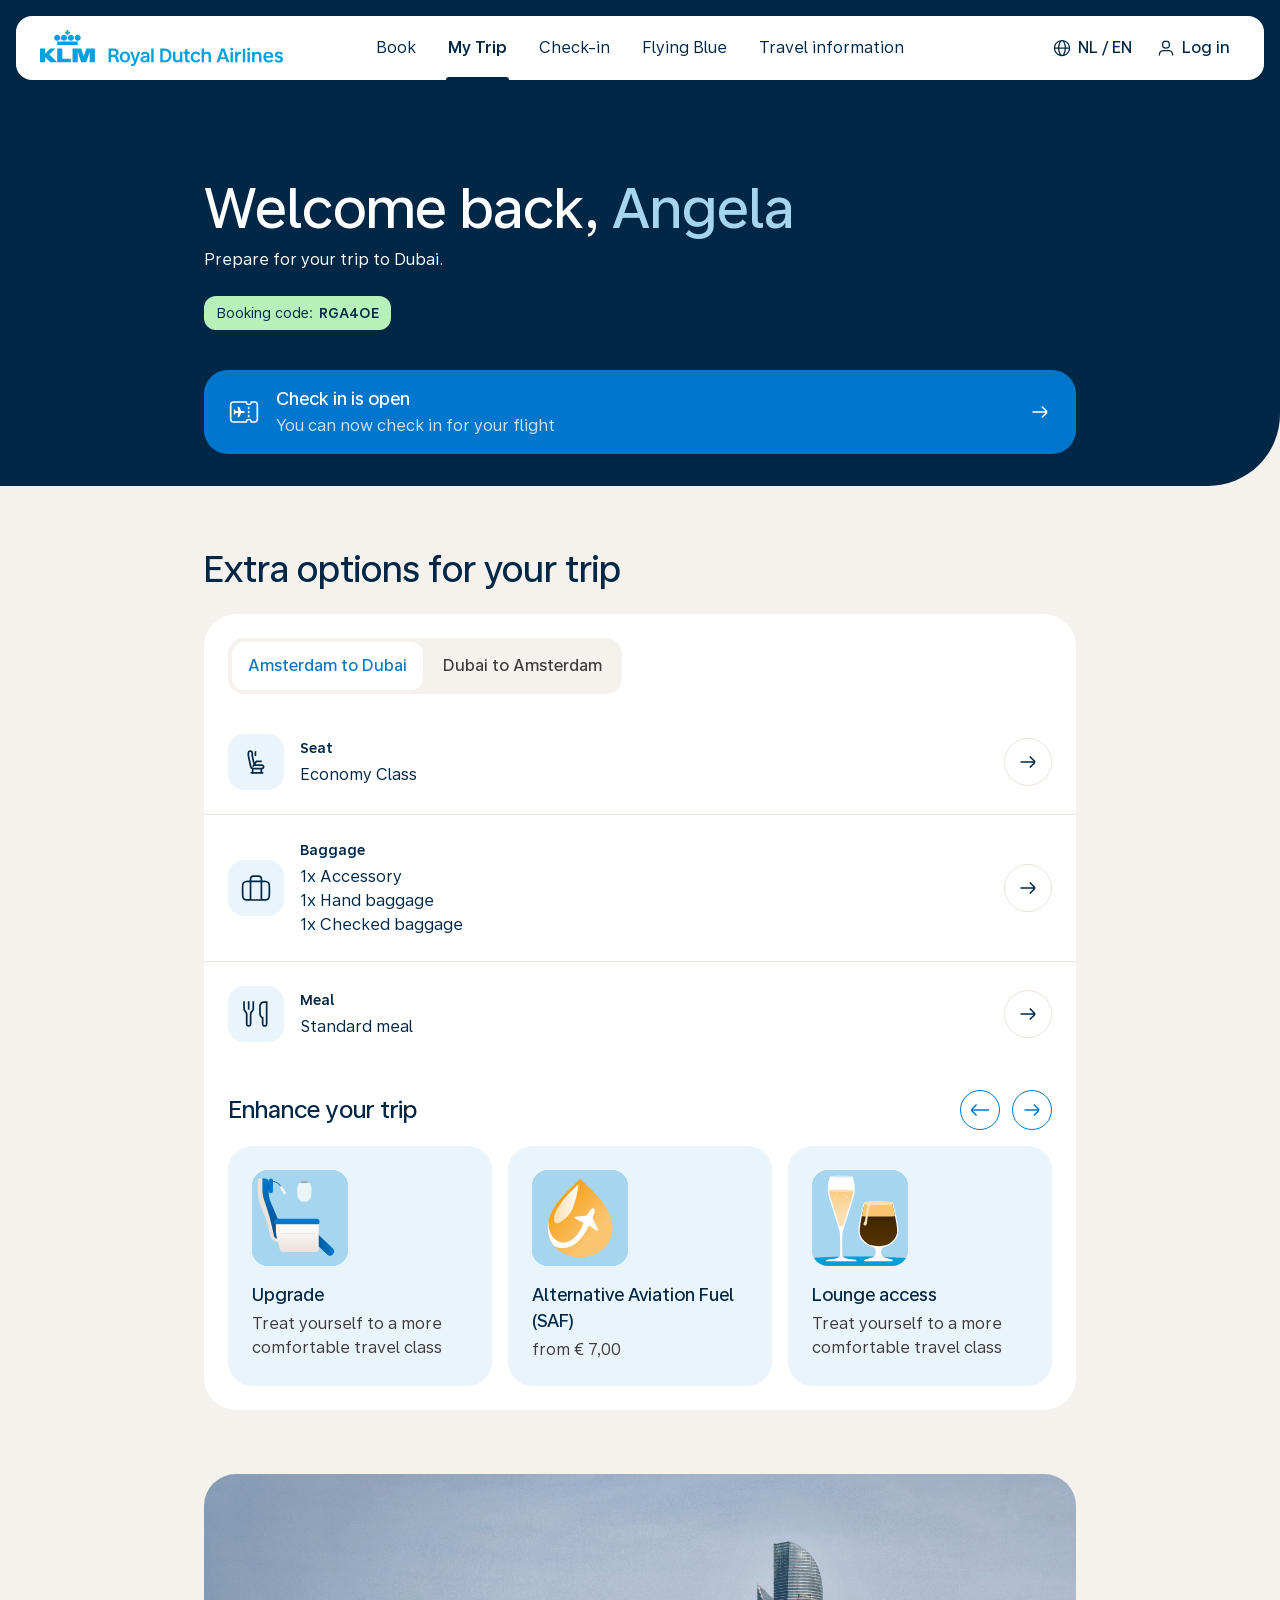
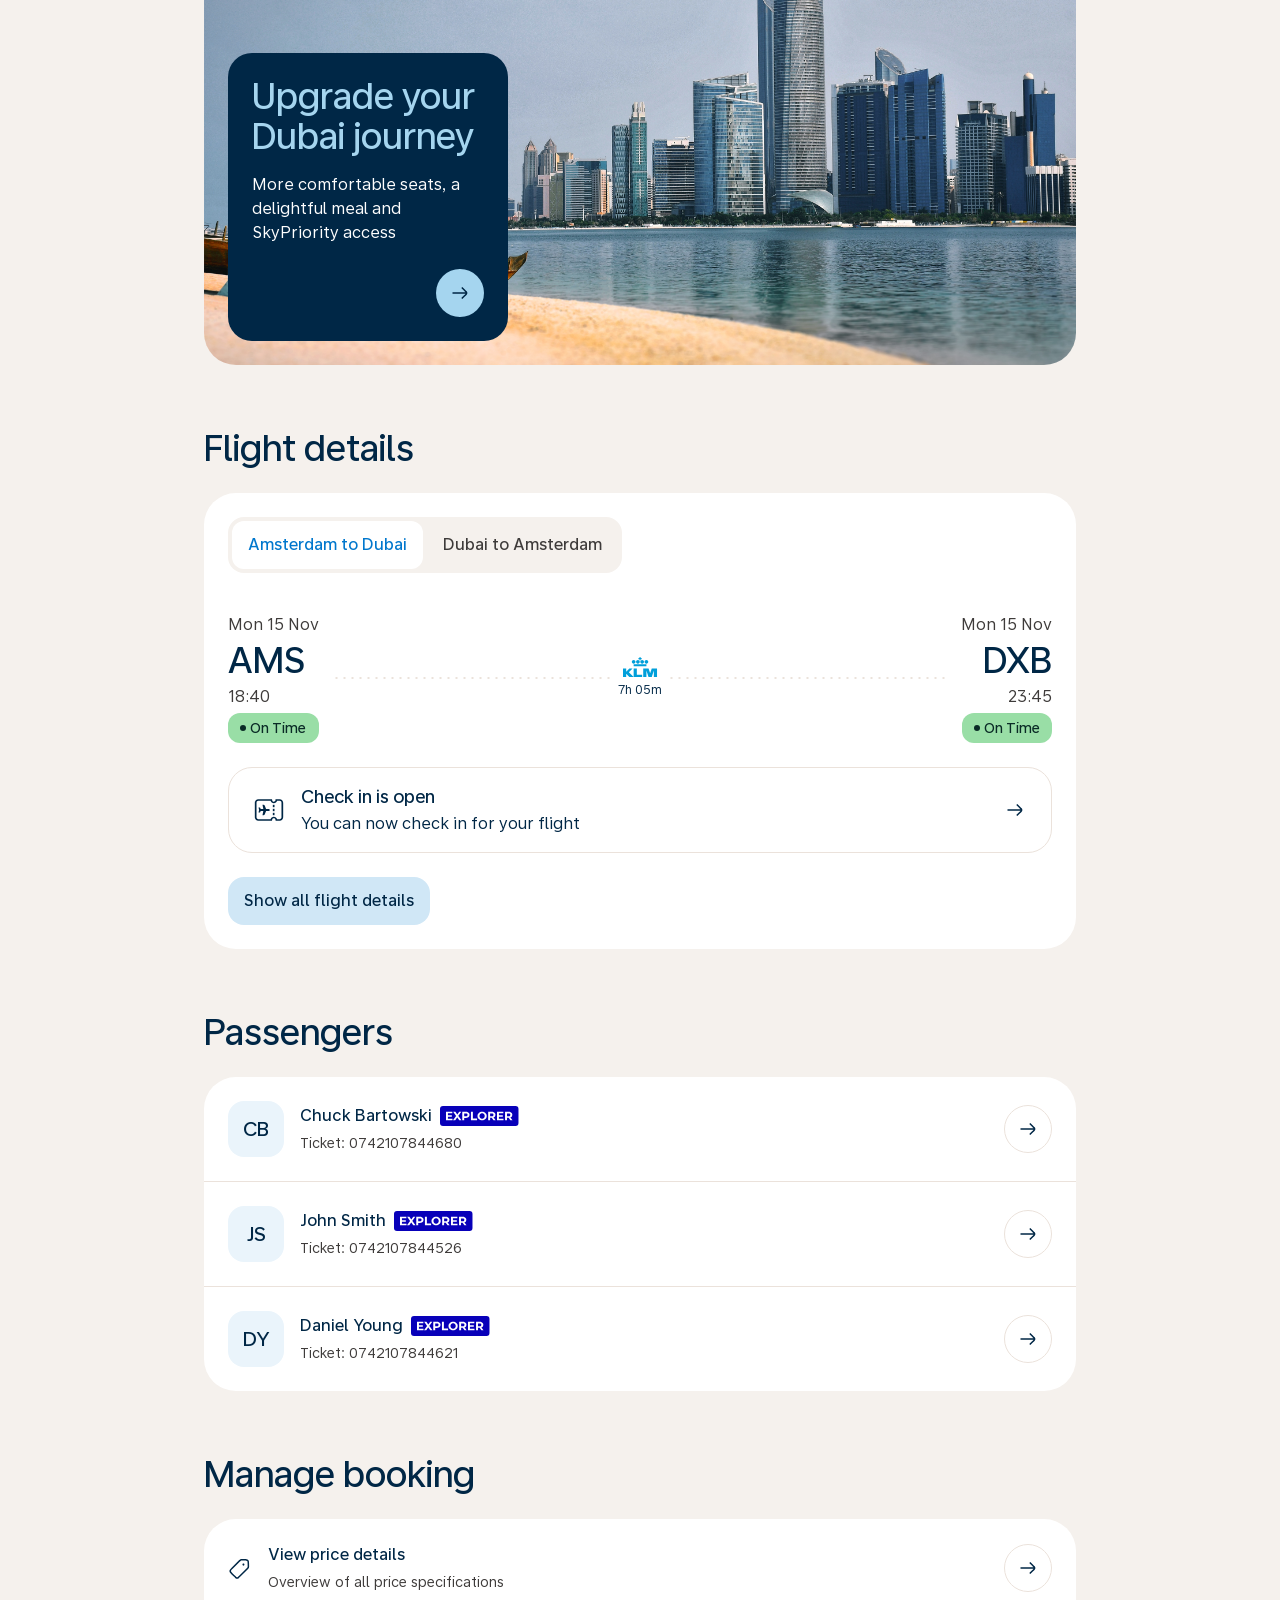
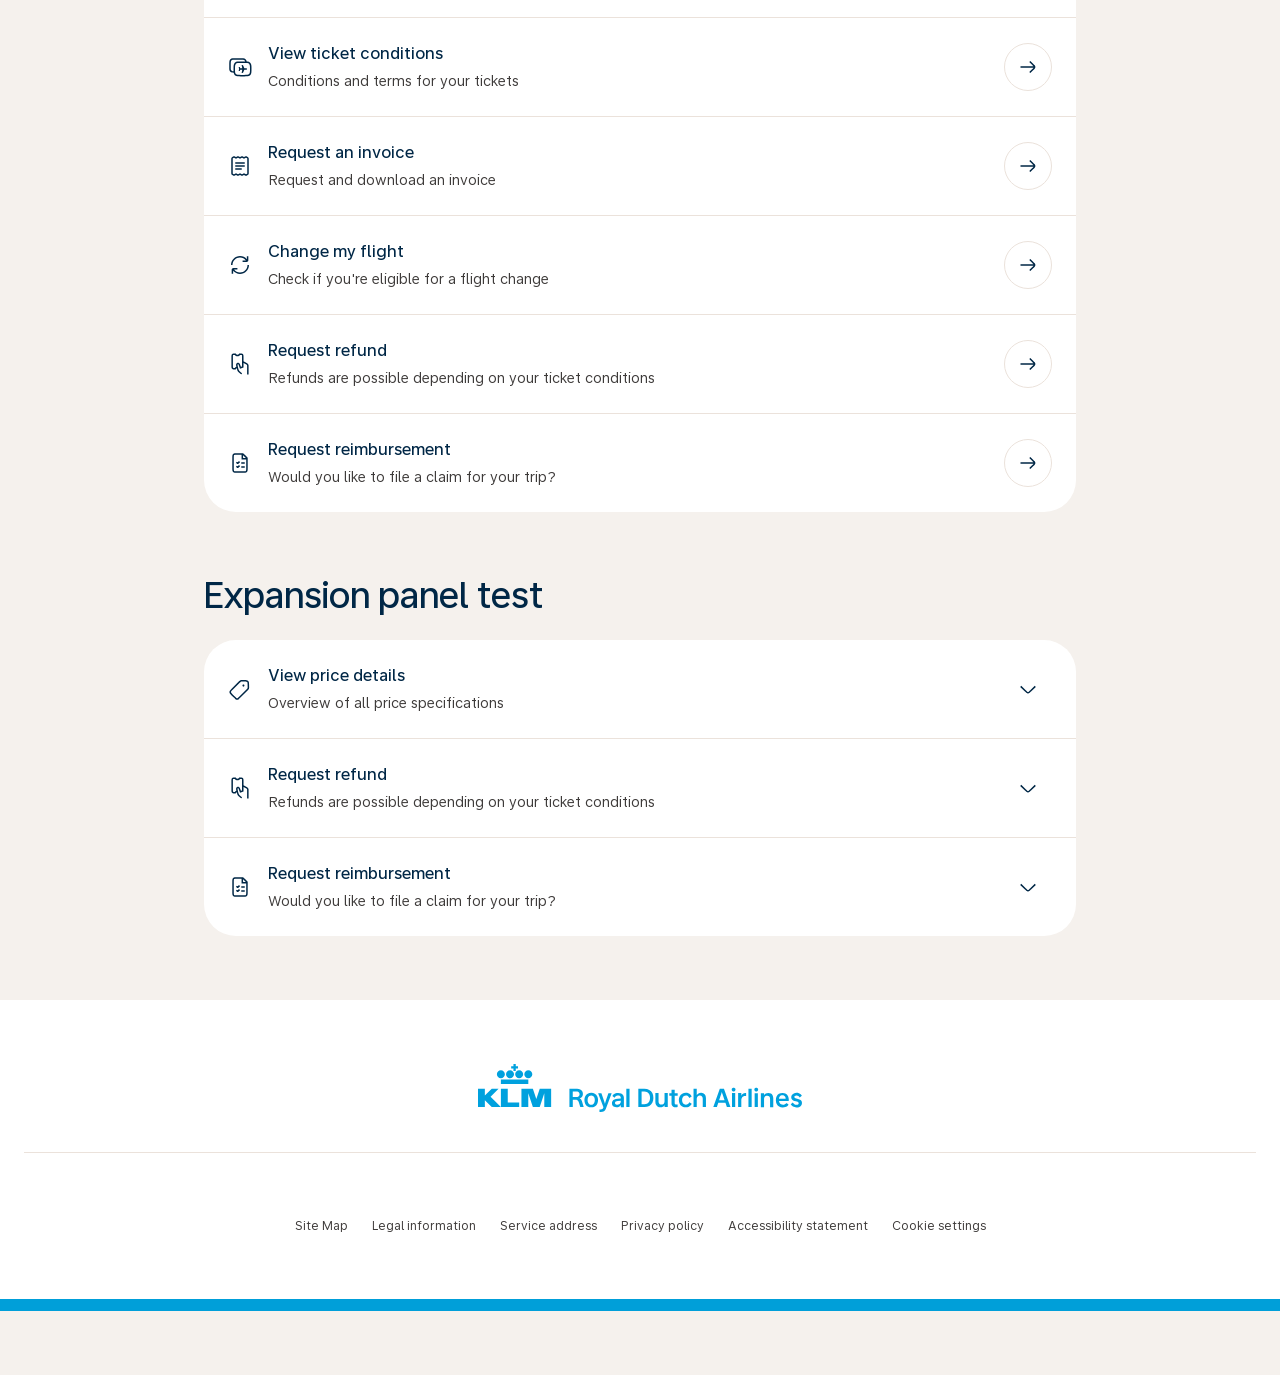
==== my-trip.html @ be6b4c08 "Add active state to expansion panel CTA buttons on my-trip Co-Authored-By: Claude Sonnet 4.6 <norepl" ====
<!DOCTYPE html>
<html lang="en">
<head>
  <meta charset="UTF-8" />
  <meta name="viewport" content="width=device-width, initial-scale=1.0" />
  <title>My Trip — KLM Royal Dutch Airlines</title>
  <link rel="icon" type="image/svg+xml" href="assets/logo/logo-full.svg" />
  <link rel="stylesheet" href="brand.css" />
  <style>

    /* ─── Reset & base ──────────────────────────────── */

    *, *::before, *::after { box-sizing: border-box; margin: 0; padding: 0; }

    html { scroll-behavior: auto; }

    body {
      font-family: var(--font-text);
      background: var(--bg-default);
      color: var(--text-default);
      -webkit-font-smoothing: antialiased;
      overflow-x: hidden;
      opacity: 0;
      animation: body-in 0.4s cubic-bezier(0.16, 1, 0.3, 1) 0.1s forwards;
    }

    @keyframes body-in {
      from { opacity: 0; }
      to   { opacity: 1; }
    }

    img { display: block; max-width: 100%; }
    a   { color: inherit; text-decoration: none; }
    button { cursor: pointer; font-family: inherit; border: none; background: none; }
    ul { list-style: none; }

    /* ─── Motion tokens ────────────────────────────── */

    :root {
      --ease-expo:   cubic-bezier(0.16, 1, 0.3, 1);
      --ease-spring: cubic-bezier(0.34, 1.56, 0.64, 1);
      --ease-swift:  cubic-bezier(0.32, 0.72, 0, 1);
      --radius-8: 8px;
      --surface-selected: var(--blue-800);
      --highlighted-title: var(--blue-200);
      --surface-action-alternative: var(--blue-100);
    }

    *, *::before, *::after {
      corner-shape: squircle;
    }

    /* ─── Sky gradient ─────────────────────────────── */

    body { position: relative; }

    .sky-gradient {
      background: radial-gradient(
        93.34% 152.28% at 32.08% -46.12%,
        #009FDA 0%,
        #009FDAdb 61.01%,
        #009FDA00 100%
      );
      -webkit-filter: blur(32px);
      filter: blur(32px);
      height: 289px;
      left: 40%;
      position: absolute;
      top: -60px;
      transform: translateX(-50%);
      width: 120vw;
      z-index: 0;
      pointer-events: none;
    }

    @media (max-width: 767px) {
      .sky-gradient {
        background: radial-gradient(
          94.13% 153.12% at 32.72% -46.96%,
          #009FDA 0%,
          #009FDAdb 61.01%,
          #009FDA00 100%
        );
        left: -12vw;
        top: -98px;
        width: 130vw;
        transform: none;
      }
    }

    /* ─── Navigation ───────────────────────────────── */

    .nav {
      position: fixed;
      top: 0;
      left: 0;
      right: 0;
      z-index: 100;
      padding: var(--space-16);
      pointer-events: none;
      transition: padding 0.5s var(--ease-expo);
    }

    .nav__pill {
      display: flex;
      align-items: stretch;
      background: var(--neutral-0);
      border-radius: var(--radius-16);
      padding: 0 var(--space-24);
      height: 64px;
      width: 100%;
      pointer-events: all;
      transition:
        border-radius  0.5s var(--ease-expo),
        padding        0.5s var(--ease-expo);
      transform: translateY(-8px);
      opacity: 0;
      animation: nav-in 1.15s var(--ease-expo) 0.2s forwards;
    }

    @keyframes nav-in {
      to { transform: translateY(0); opacity: 1; }
    }

    .nav--scrolled { padding: 0; }
    .nav--scrolled .nav__pill { border-radius: 0; }

    .nav__logo {
      display: flex;
      align-items: center;
      flex-shrink: 0;
      margin-right: var(--space-32);
    }

    .nav__logo img { height: 36px; width: auto; }

    .nav__links {
      display: flex;
      align-items: stretch;
      flex: 1;
      height: 100%;
    }

    @media (min-width: 1280px) {
      .nav__pill { position: relative; }
      .nav__links {
        position: absolute;
        left: 50%;
        transform: translateX(-50%);
        flex: unset;
        height: 100%;
      }
    }

    .nav__links > li { display: flex; align-items: stretch; }

    .nav__link {
      display: flex;
      align-items: center;
      padding: 0 16px;
      color: var(--text-default);
      font-family: var(--font-text);
      font-weight: 400;
      position: relative;
      white-space: nowrap;
      transition: color 0.15s;
    }

    .nav__link:hover { color: color-mix(in srgb, var(--text-default) 65%, transparent); }
    .nav__link--active:hover { opacity: 1; cursor: default; }
    .nav__link--active { font-weight: 700; }

    .nav__link--active::after {
      content: '';
      position: absolute;
      bottom: 0;
      left: 14px;
      right: 14px;
      height: 3px;
      background: var(--text-default);
      border-radius: var(--radius-12) var(--radius-12) 0 0;
    }

    .nav__actions {
      display: flex;
      align-items: center;
      gap: var(--space-4);
      margin-left: auto;
      flex-shrink: 0;
    }

    .nav__meta,
    .nav__cta {
      display: flex;
      align-items: center;
      gap: 6px;
      padding: 8px 10px;
      color: var(--text-default);
      border-radius: var(--radius-12);
      transition: background 0.15s;
      white-space: nowrap;
      font-family: var(--font-text);
    }

    .nav__meta:hover { background: var(--surface-highlight); }
    .nav__cta { cursor: pointer; border: none; background: none; }
    .nav__cta:hover,
    .nav__account.is-open .nav__cta { background: var(--surface-highlight); }

    .nav__icon-btn {
      display: flex;
      align-items: center;
      justify-content: center;
      width: 40px;
      height: 40px;
      color: var(--text-default);
      border-radius: var(--radius-12);
      border: none;
      background: none;
      cursor: pointer;
      flex-shrink: 0;
      transition: background 0.15s;
    }

    .nav__icon-btn:hover { background: var(--surface-highlight); }
    .nav__icon-btn img,
    .nav__meta img,
    .nav__cta img { width: 20px; height: 20px; flex-shrink: 0; }

    /* ─── Account dropdown ──────────────────────────── */

    .nav__account { position: relative; }

    .nav__account-dropdown {
      position: absolute;
      top: calc(100% + 8px);
      right: 0;
      width: 280px;
      background: var(--neutral-0);
      border-radius: var(--radius-16);
      border: 1.5px solid color-mix(in srgb, var(--blue-900) 8%, transparent);
      box-shadow: none;
      z-index: 200;
      overflow: hidden;
      opacity: 0;
      transform: translateY(-6px) scale(0.97);
      transform-origin: top right;
      pointer-events: none;
      transition: opacity 0.2s ease-out, transform 0.32s var(--ease-expo);
    }

    .nav__account.is-open .nav__account-dropdown {
      opacity: 1;
      transform: translateY(0) scale(1);
      pointer-events: auto;
    }

    .nav__account-list { list-style: none; padding: var(--space-8) 0; margin: 0; }

    .nav__account-link {
      display: block;
      padding: 11px var(--space-24);
      color: var(--text-default);
      text-decoration: none;
      font-family: var(--font-text);
      opacity: 0;
      transform: translateY(6px);
      transition: opacity 0.22s ease-out, transform 0.32s var(--ease-expo), color 0.15s, background 0.15s;
    }

    .nav__account-link:hover { color: var(--colour-active); background: var(--surface-highlight); }

    .nav__account.is-open .nav__account-list li:nth-child(1) .nav__account-link { opacity: 1; transform: none; transition-delay: 0.04s; }
    .nav__account.is-open .nav__account-list li:nth-child(2) .nav__account-link { opacity: 1; transform: none; transition-delay: 0.07s; }
    .nav__account.is-open .nav__account-list li:nth-child(3) .nav__account-link { opacity: 1; transform: none; transition-delay: 0.10s; }
    .nav__account.is-open .nav__account-list li:nth-child(4) .nav__account-link { opacity: 1; transform: none; transition-delay: 0.13s; }

    .nav__account-actions {
      padding: var(--space-16) var(--space-24) var(--space-24);
      border-top: 1.5px solid var(--divider-light);
      display: flex;
      flex-direction: column;
      gap: var(--space-12);
      opacity: 0;
      transform: translateY(6px);
      transition: opacity 0.22s ease-out 0.16s, transform 0.32s var(--ease-expo) 0.16s;
    }

    .nav__account.is-open .nav__account-actions { opacity: 1; transform: none; }
    .nav__account-actions .btn--primary { width: 100%; justify-content: center; }

    .nav__account-signup {
      color: var(--text-alternative);
      text-align: center;
      font-family: var(--font-text);
    }

    .nav__account-signup-link {
      display: inline-flex;
      align-items: center;
      gap: 4px;
      color: var(--colour-active);
      text-decoration: underline;
      text-underline-offset: 2px;
      transition: opacity 0.15s;
    }

    .nav__account-signup-link:hover { opacity: 0.7; }

    /* ─── Hamburger & mobile menu ──────────────────── */

    .nav__hamburger {
      display: none;
      flex-direction: column;
      align-items: center;
      justify-content: center;
      gap: 5px;
      width: 36px;
      height: 36px;
      border-radius: var(--radius-12);
      padding: 0;
      flex-shrink: 0;
      background: transparent;
      border: none;
      cursor: pointer;
      transition: background 0.2s;
      margin-left: 4px;
    }

    .nav__hamburger:hover { background: var(--surface-highlight); }

    .nav__hamburger-line {
      display: block;
      width: 18px;
      height: 1.5px;
      background: var(--text-default);
      border-radius: 1px;
      transform-origin: center;
      transition: transform 0.35s var(--ease-expo), opacity 0.2s;
    }

    .nav__hamburger.is-open .nav__hamburger-line:first-child { transform: translateY(3.25px) rotate(45deg); }
    .nav__hamburger.is-open .nav__hamburger-line:last-child  { transform: translateY(-3.25px) rotate(-45deg); }

    .mobile-menu {
      position: fixed;
      inset: 0;
      z-index: 99;
      background: linear-gradient(155deg, var(--blue-700) 0%, var(--blue-900) 80%);
      padding: 72px var(--space-24) var(--space-40);
      display: flex;
      flex-direction: column;
      opacity: 0;
      transform: translateY(-8px);
      pointer-events: none;
      transition: opacity 0.3s var(--ease-expo), transform 0.3s var(--ease-expo);
    }

    .mobile-menu.is-open { opacity: 1; transform: translateY(0); pointer-events: all; }

    .mobile-menu__links {
      flex: 1;
      display: flex;
      flex-direction: column;
      justify-content: center;
      gap: 0;
    }

    .mobile-menu__link {
      display: flex;
      align-items: center;
      justify-content: space-between;
      padding: 20px 0;
      border-bottom: 1.5px solid color-mix(in srgb, var(--neutral-0) 10%, transparent);
      color: var(--text-contrast);
      font-family: var(--font-display);
      font-size: var(--headline-m-size);
      line-height: var(--headline-m-lh);
      font-weight: 500;
      opacity: 0;
      transform: translateY(12px);
      transition:
        opacity 0.4s var(--ease-expo),
        transform 0.4s var(--ease-expo),
        color 0.15s;
      transition-delay: var(--d, 0s);
    }

    .mobile-menu__link svg { width: 20px; height: 20px; color: var(--neutral-0); flex-shrink: 0; }
    .mobile-menu.is-open .mobile-menu__link { opacity: 1; transform: translateY(0); }
    .mobile-menu__link:hover { color: color-mix(in srgb, var(--neutral-0) 70%, transparent); }

    .mobile-menu__footer {
      display: flex;
      align-items: center;
      padding-top: var(--space-24);
      border-top: 1.5px solid color-mix(in srgb, var(--neutral-0) 10%, transparent);
      opacity: 0;
      transition: opacity 0.35s var(--ease-expo) 0.32s;
    }

    .mobile-menu.is-open .mobile-menu__footer { opacity: 1; }

    .mobile-menu__lang {
      display: flex;
      align-items: center;
      gap: 8px;
      color: var(--text-contrast);
      font-family: var(--font-text);
      font-size: var(--body-m-size);
      line-height: var(--body-m-lh);
      font-weight: 500;
    }

    @media (max-width: 959px) {
      .nav { padding: 0; }
      .nav__pill { border-radius: 0; box-shadow: none; padding: 0 8px 0 16px; }
      .nav__links { display: none; }
      .nav__hamburger { display: flex; }
      .nav__meta { display: none; }
      .nav__cta span { display: none; }
      .nav__cta { padding: 8px; gap: 0; }
      .nav__actions { gap: 4px; }
      .nav__hamburger { margin-left: 0; }
    }

    @media (min-width: 960px) and (max-width: 1279px) {
      .nav__pill { flex-wrap: wrap; height: auto; padding: var(--space-8) var(--space-24) 0; row-gap: 0; }
      .nav__logo { order: 1; height: 48px; }
      .nav__actions { order: 2; height: 48px; }
      .nav__links { order: 3; flex-basis: 100%; height: 56px; }
      .nav__link { padding: var(--space-8) 16px; }
    }

    /* ─── Scroll reveal ────────────────────────────── */

    .reveal {
      transition: opacity 0.9s var(--ease-expo), transform 0.9s var(--ease-expo), filter 0.6s var(--ease-expo);
      transition-delay: var(--d, 0s);
      will-change: transform, opacity;
    }

    .reveal.is-visible { opacity: 1; transform: translateY(0); filter: blur(0); }

    @media (prefers-reduced-motion: no-preference) {
      .reveal:not(.is-visible) { opacity: 0; transform: translateY(32px); filter: blur(4px); }
    }

    /* ─── Search hero ───────────────────────────────── */

    .search-hero {
      padding-top: 136px;
      padding-bottom: 0;
      padding-left: 48px;
      padding-right: 48px;
    }

    .search-hero__inner { max-width: 1320px; margin: 0 auto; }

    @media (min-width: 960px) and (max-width: 1279px) {
      .search-hero { padding-top: 160px; padding-left: var(--space-16); padding-right: var(--space-16); }
    }

    @media (max-width: 959px) {
      .search-hero { padding-top: calc(64px + var(--space-16)); padding-bottom: 0; padding-left: var(--space-16); padding-right: var(--space-16); }
    }

    /* ─── Search widget ─────────────────────────────── */

    .search {
      background: var(--neutral-0);
      border-radius: var(--radius-32);
      padding: var(--space-32);
      width: 100%;
      opacity: 0;
      transform: translateY(10px);
      animation: search-in 0.8s var(--ease-expo) 0.3s forwards;
    }

    @keyframes search-in {
      from { opacity: 0; transform: translateY(10px); }
      to   { opacity: 1; transform: translateY(0); }
    }

    .search__heading { color: var(--text-default); letter-spacing: -0.02em; margin-bottom: var(--space-24); }

    @media (max-width: 959px) {
      .search { border-radius: 0; padding: var(--space-24) var(--space-16); }
      .search__heading { font-size: var(--headline-l-size); line-height: var(--headline-l-lh); }
    }

    /* ── Search top row ── */
    .search__top { display: flex; align-items: center; justify-content: space-between; margin-bottom: var(--space-24); }
    .search__options { display: flex; align-items: center; gap: var(--space-24); }
    .search__options--mobile { display: none; }

    .search__checkbox-label {
      display: flex; align-items: center; gap: var(--space-8); cursor: pointer;
      font-family: var(--font-text); font-size: var(--body-m-size); line-height: var(--body-m-lh);
      font-weight: 400; color: var(--text-default); user-select: none; white-space: nowrap;
    }

    .search__checkbox-wrap { position: relative; display: flex; align-items: center; justify-content: center; width: 20px; height: 20px; flex-shrink: 0; }
    .search__checkbox { position: absolute; inset: 0; opacity: 0; cursor: pointer; width: 100%; height: 100%; margin: 0; z-index: 1; }
    .search__checkbox-box { display: block; width: 20px; height: 20px; border-radius: 4px; border: 1.5px solid var(--border-default); background: transparent; transition: border-color 0.15s var(--ease-expo), background 0.15s var(--ease-expo); pointer-events: none; }
    .search__checkbox:hover + .search__checkbox-box { border-color: var(--border-contrast); }
    .search__checkbox:checked + .search__checkbox-box { background: var(--colour-active); border-color: var(--colour-active); background-image: url("data:image/svg+xml,%3Csvg viewBox='0 0 12 10' fill='none' xmlns='http://www.w3.org/2000/svg'%3E%3Cpath d='M1 5l3.5 3.5L11 1' stroke='white' stroke-width='1.5' stroke-linecap='round' stroke-linejoin='round'/%3E%3C/svg%3E"); background-repeat: no-repeat; background-position: center; background-size: 12px 10px; }

    /* ── Pill tabs ── */
    .search__tabs { display: flex; gap: var(--space-4); background: var(--bg-default); border-radius: var(--radius-16); padding: 4px; width: fit-content; position: relative; }
    .search__tabs-indicator { position: absolute; top: 4px; left: 0; height: calc(100% - 8px); border-radius: var(--radius-12); background: var(--surface-selected); pointer-events: none; transition: transform 0.35s var(--ease-expo), width 0.35s var(--ease-expo); will-change: transform, width; }

    .search__tab {
      display: inline-flex; align-items: center; padding: var(--space-12) var(--space-16);
      border-radius: var(--radius-12); font-family: var(--font-text); font-size: var(--body-s-size);
      line-height: var(--body-s-lh); font-weight: 500; color: var(--text-alternative);
      background: transparent; border: none; cursor: pointer; position: relative; z-index: 1;
      transition: color 0.25s var(--ease-expo); white-space: nowrap;
    }

    .search__tab--active { color: var(--text-contrast); }
    .search__tab:not(.search__tab--active):hover { color: var(--text-default); }

    /* ── Fields row ── */
    .search__fields { display: grid; grid-template-columns: 2fr 1fr 1fr auto; gap: var(--space-16); align-items: stretch; }
    .search__route { position: relative; display: flex; align-items: stretch; }

    .search__field {
      display: flex; flex-direction: column; justify-content: center; gap: 4px;
      padding: 10px var(--space-16); border: 1.5px solid var(--border-default);
      border-radius: var(--radius-16); cursor: pointer;
      transition: border-color 0.2s var(--ease-expo); flex: 1; min-width: 0;
    }

    .search__field--from { border-radius: var(--radius-16) 0 0 var(--radius-16); border-right: none; padding-right: 44px; }
    .search__field--to   { border-radius: 0 var(--radius-16) var(--radius-16) 0; border-left: none; padding-left: 44px; }

    .search__route::after { content: ''; position: absolute; left: 50%; top: 0; bottom: 0; width: 1.5px; background: var(--border-default); transform: translateX(-50%); pointer-events: none; z-index: 1; transition: background 0.15s var(--ease-expo); }
    .search__route:has(.search__field:hover)::after { background: var(--border-contrast); }
    .search__field:hover { border-color: var(--border-contrast); }
    .search__field:focus-within, .search__field:focus { outline: none; border-color: var(--border-active); }
    .search__fields .search__field.is-active { outline: none; border-color: var(--border-active); }
    .search__fields .search__field--from.is-active { border-right: 1.5px solid var(--border-active); }
    .search__fields .search__field--to.is-active   { border-left: 1.5px solid var(--border-active); }
    .search__route:has(.is-active)::after { display: none; }

    .search__label { color: var(--text-alternative); font-family: var(--font-text); font-size: var(--label-m-size); line-height: var(--label-m-lh); font-weight: 500; }
    .search__value { color: var(--text-default); font-family: var(--font-text); font-size: var(--body-m-size); line-height: var(--body-m-lh); font-weight: 500; letter-spacing: -0.01em; white-space: nowrap; overflow: hidden; text-overflow: ellipsis; }

    .search__swap { position: absolute; left: 50%; top: 50%; transform: translate(-50%, -50%); z-index: 2; width: 36px; height: 36px; border-radius: 9999px; corner-shape: round; background: var(--surface-highlight); border: none; display: flex; align-items: center; justify-content: center; flex-shrink: 0; transition: background 0.2s; }
    .search__swap:hover { background: var(--surface-highlight-emphasis); }
    .search__swap svg { width: 14px; height: 14px; color: var(--colour-active); transition: transform 0.7s cubic-bezier(0.33, 1, 0.68, 1); }
    .search__swap:hover svg { transform: rotate(180deg); }

    /* ── Search button ── */
    .btn--search-klm {
      display: inline-flex; align-items: center; justify-content: center; gap: var(--space-8);
      padding: 0 var(--space-28, 28px); height: 100%; background: var(--colour-active);
      color: var(--neutral-0); border-radius: var(--radius-16); font-family: var(--font-text);
      font-size: var(--body-m-size); line-height: var(--body-m-lh); font-weight: 500;
      border: none; cursor: pointer; white-space: nowrap; align-self: stretch; flex-shrink: 0;
      transition: background 0.2s var(--ease-expo), transform 0.15s;
    }

    .btn--search-klm:hover { background: var(--blue-600); }

    .btn--alternative {
      background: var(--surface-action-alternative);
      color: var(--text-default);
    }

    @media (hover: hover) and (pointer: fine) {
      .btn--search-klm:active { transform: scale(0.98); }
      .btn--alternative:hover { background: var(--surface-action-alternative); filter: brightness(0.95); }
    }

    /* ── Responsive: search ── */
    @media (max-width: 959px) {
      .search__fields { grid-template-columns: 1fr; }
      .search__route { flex-direction: column; gap: var(--space-16); }
      .search__field--from, .search__field--to { border-radius: var(--radius-16); border: 1.5px solid var(--border-default); padding: 10px var(--space-16); }
      .search__route::after { display: none; }
      .search__swap { display: none; }
      .btn--search-klm { min-height: 52px; width: 100%; }
      .search__top .search__options { display: none; }
      .search__options--mobile { display: flex; flex-wrap: wrap; gap: var(--space-16) var(--space-24); padding-top: var(--space-16); }
    }

    /* ─── Image block ───────────────────────────────── */

    .my-trip-hero-section {
      padding: 0;
      margin-top: calc(-1 * var(--space-64));
      opacity: 0;
      animation: search-in 0.8s var(--ease-expo) 0.55s forwards;
    }

    .my-trip-hero {
      position: relative;
      border-radius: 0;
      overflow: hidden;
      background: var(--surface-contrast);
      display: flex;
      flex-direction: column;
      justify-content: flex-end;
      padding: 240px var(--space-32) var(--space-32);
    }

    @media (min-width: 1280px) {
      .my-trip-hero { border-radius: 0 0 72px 0; }
    }

    @media (max-width: 959px) {
      .image-block__card { border-radius: var(--radius-32); overflow: visible; display: flex; flex-direction: column; }
    }

    @keyframes img-breathe {
      0%, 100% { transform: scale(1); }
      50%       { transform: scale(1.04); }
    }

    .image-block__img { display: block; width: 100%; aspect-ratio: 16 / 9; object-fit: cover; animation: img-breathe 12s ease-in-out infinite; transform-origin: center center; }

    @media (prefers-reduced-motion: reduce) { .image-block__img { animation: none; } }

    @media (max-width: 959px) { .image-block__img { border-radius: var(--radius-32); flex-shrink: 0; aspect-ratio: 4 / 3; } }
    @media (min-width: 720px) and (max-width: 959px) { .image-block__img { aspect-ratio: 16 / 9; } }

    .image-block__content {
      position: relative;
      background: transparent; border-radius: var(--radius-24);
      padding: var(--space-32);
      max-width: 872px; display: flex; flex-direction: column; gap: var(--space-16); cursor: pointer;
      text-align: center; align-items: center; margin: 0 auto;
    }

    @media (max-width: 959px) {
      .image-block__content { max-width: none; padding: var(--space-24); }
    }

    .image-block__label { font-family: var(--font-display); font-size: var(--headline-s-size); line-height: var(--headline-s-lh); font-weight: 500; color: var(--text-contrast); opacity: 0.7; }
    .image-block__title { color: var(--highlighted-title); }
    .image-block__body  { font-family: var(--font-text); font-size: var(--body-m-size); line-height: var(--body-m-lh); font-weight: 400; color: var(--text-contrast); }

    .image-block__cta {
      position: absolute; bottom: var(--space-24); right: var(--space-24);
      display: inline-flex; align-items: center; justify-content: center;
      width: 48px; height: 48px; border-radius: 9999px; corner-shape: round;
      background: var(--blue-200); border: none; padding: 0; cursor: pointer;
      flex-shrink: 0; overflow: hidden;
      transition: background 0.2s var(--ease-expo), transform 0.2s var(--ease-expo);
    }

    .image-block__cta:active { transform: scale(0.96); }

    /* ─── Icon button arrow animation ───────────────── */
    .icon-btn-arrows { position: relative; width: 24px; height: 24px; display: flex; align-items: center; justify-content: center; }
    .icon-btn-arrows svg { position: absolute; width: 24px; height: 24px; transition: transform 0.75s var(--ease-expo); }
    .icon-btn-arrows svg:first-child { transform: translateX(0) scale(1); }
    .icon-btn-arrows svg:last-child  { transform: translateX(-48px) scale(0.7); }

    @media (hover: hover) and (pointer: fine) {
      .image-block__content:hover .icon-btn-arrows svg:first-child { transform: translateX(48px) scale(0.7); }
      .image-block__content:hover .icon-btn-arrows svg:last-child  { transform: translateX(0) scale(1); }
    }

    @media (prefers-reduced-motion: reduce) { .icon-btn-arrows svg { transition: none; } }

    /* ─── Search v2 ───────────────────────────────── */

    .search--v2 { background: transparent; padding: 0; border-radius: var(--radius-24); overflow: visible; }

    .search-v2__tabbar { display: flex; background: var(--surface-contrast); border-radius: var(--radius-24) var(--radius-24) 0 0; width: fit-content; }

    .search-v2__tab {
      width: 200px; padding: var(--space-12) var(--space-16);
      font-family: var(--font-text); font-size: var(--body-s-size, 14px); line-height: var(--body-s-lh, 20px);
      font-weight: 500; border: none; cursor: pointer;
      transition: background 0.2s var(--ease-expo), color 0.2s var(--ease-expo);
      color: var(--blue-200, #a5d5ef); background: transparent; border-radius: 0;
    }

    .search-v2__tab:first-child { border-radius: var(--radius-24) 0 0 0; }
    .search-v2__tab:last-child  { border-radius: 0 var(--radius-24) 0 0; }

    .search-v2__tab--active,
    .search-v2__tab--active:first-child,
    .search-v2__tab--active:last-child {
      background: var(--neutral-0); color: var(--text-default); font-weight: 700;
      border-radius: var(--radius-24) var(--radius-24) 0 0;
    }

    .search-v2__body { background: var(--neutral-0); border-radius: 0 var(--radius-32) var(--radius-32) var(--radius-32); padding: var(--space-32); display: flex; flex-direction: column; gap: var(--space-24); }
    .search-v2__controls { display: flex; flex-direction: column; gap: 12px; }
    .search-v2__selects { display: flex; gap: var(--space-4); align-items: center; }
    .search-v2__select-wrap { display: inline-flex; align-items: center; gap: var(--space-8); border-radius: var(--radius-8); transition: background 0.2s var(--ease-expo); cursor: pointer; }
    .search-v2__select-wrap:hover, .search-v2__select-wrap:focus-within { background: var(--bg-alternative); }

    .search-v2__select {
      appearance: none; -webkit-appearance: none; background: transparent; border: none; width: auto;
      transition: width 0.2s var(--ease-expo); padding: var(--space-8) 0 var(--space-8) var(--space-16);
      font-family: var(--font-text); font-size: var(--body-m-size); line-height: var(--body-m-lh);
      font-weight: 500; color: var(--text-default); cursor: pointer; outline: none;
    }

    .search-v2__select-icon { width: 16px; height: 16px; flex-shrink: 0; margin-right: var(--space-8); color: var(--text-default); pointer-events: none; }
    .search-v2__fields { grid-template-columns: 2fr 1fr 1fr auto !important; }
    .search--v2 .search__top { margin-bottom: 0; }
    .search--v2 .search__heading { margin-bottom: 0; }
    .search-v2__panel { display: flex; flex-direction: column; gap: var(--space-24); }
    .search-v2__panel--hidden { display: none; }

    ::view-transition-old(root),
    ::view-transition-new(root) { animation-duration: 0.35s; animation-timing-function: cubic-bezier(0.16, 1, 0.3, 1); }

    .search-v2__holiday { display: flex; align-items: center; justify-content: flex-start; gap: var(--space-32); }
    .search-v2__holiday .btn--search-klm { margin-left: auto; }
    .search-v2__holiday-copy { display: flex; flex-direction: column; gap: var(--space-8); }
    .search-v2__holiday-ill { border-radius: 12px; flex-shrink: 0; }
    .search-v2__holiday-text { color: var(--text-alternative); }
    .search-v2__holiday .btn--search-klm { height: auto; padding: var(--space-16) var(--space-28, 28px); align-self: center; flex-shrink: 0; }

    @media (max-width: 959px) {
      .search-v2__holiday { flex-direction: column; align-items: flex-start; }
      .search-v2__holiday .btn--search-klm { width: 100%; }
      .search-v2__tabbar { width: 100%; }
      .search-v2__tab    { flex: 1; }
      .search-v2__body   { border-radius: 0 0 var(--radius-32) var(--radius-32); padding: var(--space-24); }
      .search-v2__fields { grid-template-columns: 1fr !important; }
      .search-v2__selects { flex-wrap: wrap; }
    }

    /* ─── Footer ─────────────────────────────────── */

    .footer { background: var(--bg-alternative); padding: var(--space-64) var(--space-24); border-bottom: 12px solid var(--blue-400); }
    .footer__inner { max-width: 1280px; margin: 0 auto; border-top: 1.5px solid var(--border-default); padding-top: var(--space-64); }
    .footer__logo { height: 48px; width: auto; display: block; margin-bottom: var(--space-40); margin-left: auto; margin-right: auto; }

    .footer__top { display: grid; grid-template-columns: repeat(4, 1fr); gap: var(--space-48); margin-bottom: var(--space-64); }
    .footer__mid { display: grid; grid-template-columns: repeat(4, 1fr); gap: var(--space-48); margin-bottom: var(--space-64); }

    .footer__app-stores { display: flex; flex-direction: column; gap: var(--space-12); }
    .footer__app-store { display: block; line-height: 0; align-self: flex-start; transition: opacity 0.15s; }
    .footer__app-store:hover { opacity: 0.8; }
    .footer__app-store img { display: block; width: 136px; height: auto; }

    .footer__col-toggle { display: flex; align-items: center; justify-content: space-between; gap: var(--space-16); width: 100%; background: none; border: none; padding: 0; margin-bottom: var(--space-16); color: var(--blue-900); text-align: left; cursor: default; }
    .footer__col-chevron { display: none; width: 16px; height: 16px; flex-shrink: 0; transition: transform 0.3s var(--ease-expo); }
    .footer__col ul { display: flex; flex-direction: column; gap: var(--space-12); }
    .footer__col a { color: var(--text-alternative); opacity: 1; transition: color 0.15s; }
    .footer__col a:hover { color: var(--text-default); }
    .footer__col-panel { display: grid; grid-template-rows: 1fr; }
    .footer__col-panel-inner { min-height: 0; }

    .footer__bottom { display: flex; flex-direction: column; align-items: flex-start; gap: var(--space-8); }
    .footer__legal-links { display: flex; flex-wrap: wrap; gap: var(--space-24); }
    .footer__legal-links a { color: var(--text-alternative); opacity: 1; transition: color 0.15s; }
    .footer__legal-links a:hover { color: var(--text-default); }

    @media (max-width: 959px) {
      .footer { padding-left: var(--space-16); padding-right: var(--space-16); }
      .footer__inner { border-top: none; padding-top: 0; }
      .footer__top, .footer__mid { grid-template-columns: 1fr; gap: 0; margin-bottom: 0; }
      .footer__bottom { flex-direction: column; gap: var(--space-16); align-items: flex-start; margin-top: var(--space-24); }
      .footer__col { border-bottom: 1px solid var(--border-subtle); }
      .footer__top .footer__col:first-child { border-top: 1px solid var(--border-subtle); }
      .footer__col-toggle { cursor: pointer; padding: var(--space-20) 0; margin-bottom: 0; }
      .footer__col-chevron { display: block; }
      .footer__col.is-open .footer__col-chevron { transform: rotate(180deg); }
      .footer__col-panel { grid-template-rows: 0fr; transition: grid-template-rows 0.4s var(--ease-expo); }
      .footer__col.is-open .footer__col-panel { grid-template-rows: 1fr; }
      .footer__col-panel-inner { overflow: hidden; }
      .footer__col-panel-inner ul,
      .footer__col-panel-inner .footer__app-stores { padding-bottom: var(--space-20); }
    }

    /* ─── Main content placeholder ─────────────────── */

    /* ─── Page content wrapper ──────────────────── */

    .page-content {
      max-width: 872px;
      margin: 0 auto;
      padding: var(--space-64) 0;
      display: flex;
      flex-direction: column;
      gap: var(--space-64);
    }

    @media (max-width: 959px) {
      .page-content { padding-left: var(--space-16); padding-right: var(--space-16); }
    }

    /* ─── Destination image block ────────────────── */

    .trip-image-block {
      position: relative;
      border-radius: var(--radius-32);
      overflow: hidden;
    }

    @media (max-width: 959px) {
      .trip-image-block {
        border-radius: var(--radius-32);
        overflow: visible;
        display: flex;
        flex-direction: column;
      }
    }

    @keyframes img-breathe {
      0%, 100% { transform: scale(1); }
      50%       { transform: scale(1.04); }
    }

    .trip-image-block__img {
      display: block;
      width: 100%;
      aspect-ratio: 16 / 9;
      object-fit: cover;
      animation: img-breathe 12s ease-in-out infinite;
      transform-origin: center center;
    }

    @media (prefers-reduced-motion: reduce) {
      .trip-image-block__img { animation: none; }
    }

    @media (max-width: 959px) {
      .trip-image-block__img {
        border-radius: var(--radius-32);
        flex-shrink: 0;
        aspect-ratio: 4 / 3;
      }
    }

    @media (min-width: 720px) and (max-width: 959px) {
      .trip-image-block__img {
        aspect-ratio: 16 / 9;
      }
    }

    .trip-image-block__content {
      position: absolute;
      bottom: var(--space-24);
      left: var(--space-24);
      background: var(--surface-contrast);
      border-radius: var(--radius-24);
      padding: var(--space-24);
      padding-bottom: calc(var(--space-24) + 48px + var(--space-24));
      max-width: 280px;
      display: flex;
      flex-direction: column;
      gap: var(--space-16);
      cursor: pointer;
    }

    @media (max-width: 959px) {
      .trip-image-block__content {
        position: relative;
        left: auto;
        right: auto;
        bottom: auto;
        max-width: none;
        border-radius: var(--radius-24);
        margin-top: -96px;
        margin-left: var(--space-16);
        margin-right: var(--space-16);
        z-index: 1;
      }
    }

    @media (hover: hover) and (pointer: fine) {
      .trip-image-block__content:hover .icon-btn-arrows svg:first-child {
        transform: translateX(48px) scale(0.7);
      }
      .trip-image-block__content:hover .icon-btn-arrows svg:last-child {
        transform: translateX(0) scale(1);
      }
    }

    /* ─── Footer overrides ───────────────────────── */

    .footer__bottom { align-items: center; }
    .footer__legal-links { justify-content: center; }

    /* ─── Extra options card ─────────────────────── */

    .extra-options__title {
      color: var(--text-default);
      margin-bottom: var(--space-24);
    }

    .extra-options__card {
      background: var(--neutral-0);
      border-radius: var(--radius-32);
      corner-shape: squircle;
      overflow: hidden;
    }

    @media (max-width: 959px) {
      .extra-options__card { border-radius: var(--radius-24); }
    }

    /* ─── Trip options list ──────────────────────── */

    .extra-options__card > .search__tabs { margin-bottom: var(--space-16); }

    /* ── Segmented tabs ── */
    .search__tabs {
      display: flex;
      gap: var(--space-4);
      background: var(--bg-default);
      border-radius: var(--radius-16);
      padding: 4px;
      width: fit-content;
      position: relative;
      margin: var(--space-24);
      margin-bottom: 0;
    }
    .search__tabs-indicator {
      position: absolute;
      top: 4px; left: 0;
      height: calc(100% - 8px);
      border-radius: var(--radius-12);
      background: var(--neutral-0);
      pointer-events: none;
      transition: transform 0.35s var(--ease-expo), width 0.35s var(--ease-expo);
      will-change: transform, width;
    }
    .search__tab {
      display: inline-flex; align-items: center;
      padding: var(--space-12) var(--space-16);
      border-radius: var(--radius-12);
      font-family: var(--font-text);
      font-size: var(--body-m-size); line-height: var(--body-m-lh);
      font-weight: 500; color: var(--text-alternative);
      background: transparent; border: none;
      cursor: pointer; position: relative; z-index: 1;
      transition: color 0.25s var(--ease-expo); white-space: nowrap;
    }
    .search__tab--active { color: var(--text-active); }
    .search__tab:not(.search__tab--active):hover { color: var(--text-default); }

    .trip-options {
      list-style: none;
      display: flex;
      flex-direction: column;
    }

    .trip-option {
      display: flex;
      align-items: center;
      gap: var(--space-16);
      padding: var(--space-24);
      cursor: pointer;
      transition: padding 0.4s var(--ease-expo);
    }

    .trip-option:hover { padding-left: calc(var(--space-24) + 4px); }

    .trip-option:not(:last-child) {
      border-bottom: 1.5px solid var(--divider-light);
    }


    .trip-option__icon-wrap {
      width: 56px;
      height: 56px;
      flex-shrink: 0;
      background: var(--surface-highlight);
      border-radius: var(--radius-16);
      corner-shape: squircle;
      display: flex;
      align-items: center;
      justify-content: center;
    }

    .trip-option__copy {
      display: flex;
      flex-direction: column;
      gap: 4px;
      flex: 1;
      min-width: 0;
    }

    .trip-option__title { color: var(--text-default); }
    .trip-option__desc  { color: var(--text-default); }

    .trip-option__cta {
      width: 48px;
      height: 48px;
      flex-shrink: 0;
      border-radius: 9999px;
      corner-shape: round;
      background: transparent;
      border: 1.5px solid var(--border-default);
      display: flex;
      align-items: center;
      justify-content: center;
      cursor: pointer;
      overflow: hidden;
      transition: border-color 0.2s var(--ease-expo), background 0.2s var(--ease-expo);
    }

    .trip-option:hover .trip-option__cta { border-color: var(--border-contrast); background: color-mix(in srgb, var(--warm-grey-900) 2%, transparent); }

    section[aria-label="Manage booking"] + section[aria-label="Manage booking"] .trip-option__cta { border: none; }
    @keyframes chevron-bounce {
      0%   { transform: translateY(0);   animation-timing-function: cubic-bezier(0.4, 0, 0.6, 1); }
      50%  { transform: translateY(2px); animation-timing-function: cubic-bezier(0.0, 0, 0.2, 1); }
      100% { transform: translateY(0); }
    }
    section[aria-label="Manage booking"] + section[aria-label="Manage booking"] .trip-option:hover .trip-option__cta img { animation: chevron-bounce 0.4s linear; }
    section[aria-label="Manage booking"] + section[aria-label="Manage booking"] .trip-option:hover { padding-left: var(--space-24); }
    section[aria-label="Manage booking"] + section[aria-label="Manage booking"] .trip-option:hover .trip-option__cta { background: color-mix(in srgb, var(--warm-grey-900) 4%, transparent); }
    section[aria-label="Manage booking"] + section[aria-label="Manage booking"] .trip-option:active .trip-option__cta { background: color-mix(in srgb, var(--warm-grey-900) 8%, transparent); }

    @media (hover: hover) and (pointer: fine) {
      .trip-option:hover .icon-btn-arrows svg:first-child { transform: translateX(48px) scale(0.7); }
      .trip-option:hover .icon-btn-arrows svg:last-child  { transform: translateX(0) scale(1); }
    }

    /* ─── Enhance your trip ──────────────────────── */

    .enhance {
      padding: var(--space-24);
      display: flex;
      flex-direction: column;
      gap: var(--space-16);
    }

    .enhance__header {
      display: flex;
      align-items: center;
      justify-content: space-between;
    }
    .enhance__title { color: var(--text-default); }
    .enhance__nav { display: flex; gap: var(--space-12); }
    .enhance__nav-btn {
      width: 40px; height: 40px; flex-shrink: 0;
      border-radius: 9999px;
      corner-shape: round;
      border: 1.5px solid var(--border-active);
      background: transparent;
      display: flex; align-items: center; justify-content: center;
      cursor: pointer;
      transition: background 0.15s var(--ease-expo);
    }
    .enhance__nav-btn:hover { background: color-mix(in srgb, var(--blue-500) 8%, transparent); }
    .enhance__nav-btn { color: var(--text-active); }
    .enhance__nav-btn svg { width: 24px; height: 24px; flex-shrink: 0; display: block; }

    .enhance__grid {
      display: grid;
      grid-template-columns: repeat(3, 1fr);
      gap: var(--space-16);
    }

    .enhance__card {
      background: var(--surface-highlight);
      border-radius: 24px;
      corner-shape: squircle;
      padding: var(--space-24);
      display: flex;
      flex-direction: column;
      gap: var(--space-16);
      cursor: pointer;
      transition: background 0.15s var(--ease-expo);
    }


    .enhance__ill-wrap {
      width: 96px; height: 96px; flex-shrink: 0;
      background: var(--blue-200); border-radius: 16px;
      corner-shape: squircle;
      display: flex; align-items: center; justify-content: center;
      overflow: hidden;
    }
    .enhance__ill-wrap img { width: 96px; height: 96px; display: block; }

    .enhance__copy {
      display: flex;
      flex-direction: column;
      gap: 4px;
    }

    .enhance__card-title { color: var(--text-default); }
    .enhance__card-desc  { color: var(--text-alternative); }

    /* ── Flight segment ── */
    .flight-segment {
      padding: var(--space-24);
      display: flex;
      align-items: center;
      gap: var(--space-16);
    }
    .flight-segment__end {
      display: flex;
      flex-direction: column;
      gap: var(--space-4);
      flex-shrink: 0;
    }
    .flight-segment__end--arrival {
      align-items: flex-end;
      text-align: right;
    }
    .flight-segment__date {
      font-family: var(--font-text);
      font-size: var(--body-m-size);
      line-height: var(--body-m-lh);
      font-weight: 400;
      color: var(--text-alternative);
    }
    .flight-segment__code {
      font-family: var(--font-display);
      font-size: var(--headline-l-size);
      line-height: var(--headline-l-lh);
      font-weight: 500;
      color: var(--text-default);
    }
    .flight-segment__time {
      font-family: var(--font-text);
      font-size: var(--body-m-size);
      line-height: var(--body-m-lh);
      font-weight: 400;
      color: var(--text-alternative);
    }
    .flight-segment__status {
      display: inline-flex;
      align-items: center;
      gap: var(--space-4);
      background: var(--green-200);
      border-radius: var(--radius-12);
      corner-shape: squircle;
      padding: 4px 12px;
    }
    .flight-segment__status-label {
      font-family: var(--font-text);
      font-size: var(--body-s-size);
      line-height: var(--body-s-lh);
      font-weight: 500;
      color: var(--green-800);
    }
    .flight-segment__route {
      flex: 1;
      display: flex;
      flex-direction: row;
      align-items: center;
      gap: var(--space-8);
      min-width: 0;
    }
    .flight-segment__logo {
      height: 20px;
      width: auto;
      display: block;
      flex-shrink: 0;
    }
    .flight-segment__duration {
      font-family: var(--font-text);
      font-size: var(--label-m-size);
      line-height: var(--label-m-lh);
      color: var(--text-default);
      white-space: nowrap;
    }
    .flight-segment__line {
      width: 100%;
      height: 2px;
      background-image: radial-gradient(circle, var(--border-default) 1.5px, transparent 1.5px);
      background-size: 8px 2px;
      background-repeat: repeat-x;
      background-position: center;
    }

    @media (max-width: 959px) {
      .enhance__grid { grid-template-columns: 1fr; }
      .enhance__card {
        flex-direction: row;
        align-items: center;
        gap: var(--space-16);
      }
      .enhance__ill-wrap {
        width: 80px; height: 80px; flex-shrink: 0;
      }
      .enhance__ill-wrap img { width: 80px; height: 80px; }
    }


  </style>
</head>
<body>

  <!-- ── Sky gradient ─────────────────────────── -->
  <div class="sky-gradient" aria-hidden="true"></div>

  <!-- ── Navigation ────────────────────────────── -->

  <nav class="nav" id="nav" aria-label="Main navigation">
    <div class="nav__pill">

      <a href="index.html" class="nav__logo" aria-label="KLM Royal Dutch Airlines home">
        <img src="assets/logo/logo-full.svg" alt="KLM Royal Dutch Airlines" />
      </a>

      <ul class="nav__links" role="list">
        <li><a href="index.html" class="nav__link body-m-medium">Book</a></li>
        <li><a href="my-trip.html" class="nav__link nav__link--active body-m-bold">My Trip</a></li>
        <li><a href="#" class="nav__link body-m-medium">Check-in</a></li>
        <li><a href="#" class="nav__link body-m-medium">Flying Blue</a></li>
        <li><a href="#" class="nav__link body-m-medium">Travel information</a></li>
      </ul>

      <div class="nav__actions">

        <a href="#" class="nav__meta body-m-medium" aria-label="Language and region">
          <img src="assets/icons/icon-language.svg" width="20" height="20" aria-hidden="true" alt="" />
          <span>NL / EN</span>
        </a>

        <div class="nav__account">
          <button class="nav__cta body-m-medium" id="nav-account-btn" type="button" aria-haspopup="true" aria-expanded="false">
            <img src="assets/icons/icon-profile.svg" width="20" height="20" aria-hidden="true" alt="" />
            <span>Log in</span>
          </button>
          <div class="nav__account-dropdown" role="menu">
            <ul class="nav__account-list">
              <li><a href="#" class="nav__account-link body-m-medium" role="menuitem">My bookings</a></li>
              <li><a href="#" class="nav__account-link body-m-medium" role="menuitem">My Flying Blue</a></li>
              <li><a href="#" class="nav__account-link body-m-medium" role="menuitem">Personal details</a></li>
              <li><a href="#" class="nav__account-link body-m-medium" role="menuitem">My travel documents</a></li>
            </ul>
            <div class="nav__account-actions">
              <a href="#" class="btn--search-klm" style="border-radius: var(--radius-16); padding: 10px 24px; font-size: var(--body-m-size);">Log in</a>
              <p class="nav__account-signup body-s-regular">No account yet?
                <a href="#" class="nav__account-signup-link body-s-medium">Sign up
                  <svg viewBox="0 0 14 14" fill="none" stroke="currentColor" stroke-width="1.5" aria-hidden="true" style="width:12px;height:12px"><path d="M2 7h10M8 3l4 4-4 4"/></svg>
                </a>
              </p>
            </div>
          </div>
        </div>

        <button class="nav__hamburger" aria-label="Open navigation menu" aria-expanded="false" aria-controls="mobile-menu">
          <span class="nav__hamburger-line"></span>
          <span class="nav__hamburger-line"></span>
        </button>

      </div>

    </div>
  </nav>

  <!-- ── Mobile menu ───────────────────────────── -->

  <div class="mobile-menu" id="mobile-menu" role="dialog" aria-label="Navigation menu" aria-hidden="true">
    <nav class="mobile-menu__links">
      <a href="index.html" class="mobile-menu__link" style="--d: 0.06s">Book <svg viewBox="0 0 16 16" fill="none" stroke="currentColor" stroke-width="1.5"><path d="M3 8h10M9 4l4 4-4 4"/></svg></a>
      <a href="my-trip.html" class="mobile-menu__link" style="--d: 0.10s">My Trip <svg viewBox="0 0 16 16" fill="none" stroke="currentColor" stroke-width="1.5"><path d="M3 8h10M9 4l4 4-4 4"/></svg></a>
      <a href="#" class="mobile-menu__link" style="--d: 0.14s">Check-in <svg viewBox="0 0 16 16" fill="none" stroke="currentColor" stroke-width="1.5"><path d="M3 8h10M9 4l4 4-4 4"/></svg></a>
      <a href="#" class="mobile-menu__link" style="--d: 0.18s">Flying Blue <svg viewBox="0 0 16 16" fill="none" stroke="currentColor" stroke-width="1.5"><path d="M3 8h10M9 4l4 4-4 4"/></svg></a>
      <a href="#" class="mobile-menu__link" style="--d: 0.22s">Travel information <svg viewBox="0 0 16 16" fill="none" stroke="currentColor" stroke-width="1.5"><path d="M3 8h10M9 4l4 4-4 4"/></svg></a>
    </nav>
    <div class="mobile-menu__footer">
      <a href="#" class="mobile-menu__lang" aria-label="Language">
        <img src="assets/icons/icon-language.svg" width="20" height="20" style="filter: brightness(0) invert(1);" aria-hidden="true" alt="" />
        <span>NL / EN</span>
      </a>
    </div>
  </div>

  <!-- ── Image block ───────────────────────────── -->
  <section class="my-trip-hero-section" aria-label="Featured destination">
    <div class="my-trip-hero">
        <div style="width: 100%; max-width: 872px; margin: 0 auto; display: flex; flex-direction: column; align-items: flex-start; gap: 40px; text-align: left;">
          <div style="display: flex; flex-direction: column; align-items: flex-start; gap: 24px;">
            <div style="display: flex; flex-direction: column; align-items: flex-start; gap: 8px;">
              <h2 class="display-xs image-block__title"><span style="color:var(--neutral-0);">Welcome back, </span><span style="color:var(--highlighted-title);">Angela</span></h2>
              <p class="image-block__body">Prepare for your trip to Dubai.</p>
            </div>
            <div style="display:inline-flex; align-items:center; gap:6px; background:var(--surface-system-success); border-radius:12px; padding:6px 12px;">
              <span class="body-s-regular" style="color:var(--text-default);">Booking code:</span>
              <span class="body-s-bold" style="color:var(--text-default);">RGA4OE</span>
            </div>
          </div>
          <a href="#" style="
            display: flex;
            align-items: center;
            gap: var(--space-16);
            background: var(--blue-500);
            border-radius: 24px;
            corner-shape: squircle;
            padding: 16px 24px;
            text-decoration: none;
            cursor: pointer;
            width: 100%;
            transition: background 0.2s var(--ease-expo);
          " onmouseover="this.style.background='var(--blue-600)'" onmouseout="this.style.background='var(--blue-500)'">
            <img src="assets/icons/icon-checkin-32.svg" width="32" height="32" aria-hidden="true" alt="" style="flex-shrink:0; filter: brightness(0) invert(1);" />
            <div style="display:flex; flex-direction:column; gap:2px; flex:1; text-align:left;">
              <span class="headline-xs" style="color:var(--neutral-0);">Check in is open</span>
              <span class="body-m-regular" style="color:var(--neutral-0); opacity:0.8;">You can now check in for your flight</span>
            </div>
            <img src="assets/icons/icon-arrow-right.svg" aria-hidden="true" alt="" style="flex-shrink:0; filter: brightness(0) invert(1);" />
          </a>
        </div>
    </div>
  </section>

  <!-- ── Page content ──────────────────────────── -->
  <main id="main-content" class="page-content">

    <!-- ── Extra options ──────────────────────────── -->
    <section aria-label="Extra options for your trip">
      <h2 class="headline-l extra-options__title">Extra options for your trip</h2>
      <div class="extra-options__card">
        <div class="search__tabs" role="tablist" aria-label="Flight leg">
          <span class="search__tabs-indicator" aria-hidden="true"></span>
          <button class="search__tab search__tab--active" role="tab" aria-selected="true">Amsterdam to Dubai</button>
          <button class="search__tab" role="tab" aria-selected="false">Dubai to Amsterdam</button>
        </div>
        <ul class="trip-options">

          <li class="trip-option">
            <div class="trip-option__icon-wrap">
              <img src="assets/icons/icon-seat-32.svg" width="32" height="32" aria-hidden="true" alt="" />
            </div>
            <div class="trip-option__copy">
              <span class="body-s-bold trip-option__title">Seat</span>
              <span class="body-m-regular trip-option__desc">Economy Class</span>
            </div>
            <button class="trip-option__cta" type="button" aria-label="Change seat">
              <div class="icon-btn-arrows" aria-hidden="true">
                <svg width="24" height="24" viewBox="0 0 24 24" fill="none"><path d="M14.3113 5.901L13.2649 6.97571L16.0334 9.6714C16.741 10.3603 17.2158 10.8249 17.5232 11.218C17.5317 11.2288 17.5399 11.2394 17.548 11.25L4.5 11.25V12.75L17.5479 12.75C17.5399 12.7605 17.5316 12.7711 17.5232 12.7819C17.2158 13.1749 16.741 13.6395 16.0334 14.3285L13.2649 17.0242L14.3113 18.0989L17.1177 15.3663C17.7776 14.7238 18.3272 14.1888 18.7047 13.706C19.1029 13.1969 19.3831 12.6569 19.3831 11.9999C19.3831 11.343 19.1029 10.8029 18.7047 10.2939C18.3272 9.81111 17.7776 9.27604 17.1177 8.63354L14.3113 5.901Z" fill="var(--blue-800)"/></svg>
                <svg width="24" height="24" viewBox="0 0 24 24" fill="none"><path d="M14.3113 5.901L13.2649 6.97571L16.0334 9.6714C16.741 10.3603 17.2158 10.8249 17.5232 11.218C17.5317 11.2288 17.5399 11.2394 17.548 11.25L4.5 11.25V12.75L17.5479 12.75C17.5399 12.7605 17.5316 12.7711 17.5232 12.7819C17.2158 13.1749 16.741 13.6395 16.0334 14.3285L13.2649 17.0242L14.3113 18.0989L17.1177 15.3663C17.7776 14.7238 18.3272 14.1888 18.7047 13.706C19.1029 13.1969 19.3831 12.6569 19.3831 11.9999C19.3831 11.343 19.1029 10.8029 18.7047 10.2939C18.3272 9.81111 17.7776 9.27604 17.1177 8.63354L14.3113 5.901Z" fill="var(--blue-800)"/></svg>
              </div>
            </button>
          </li>

          <li class="trip-option">
            <div class="trip-option__icon-wrap">
              <img src="assets/icons/icon-baggage-32.svg" width="32" height="32" aria-hidden="true" alt="" />
            </div>
            <div class="trip-option__copy">
              <span class="body-s-bold trip-option__title">Baggage</span>
              <span class="body-m-regular trip-option__desc">1x Accessory<br>1x Hand baggage<br>1x Checked baggage</span>
            </div>
            <button class="trip-option__cta" type="button" aria-label="Change baggage">
              <div class="icon-btn-arrows" aria-hidden="true">
                <svg width="24" height="24" viewBox="0 0 24 24" fill="none"><path d="M14.3113 5.901L13.2649 6.97571L16.0334 9.6714C16.741 10.3603 17.2158 10.8249 17.5232 11.218C17.5317 11.2288 17.5399 11.2394 17.548 11.25L4.5 11.25V12.75L17.5479 12.75C17.5399 12.7605 17.5316 12.7711 17.5232 12.7819C17.2158 13.1749 16.741 13.6395 16.0334 14.3285L13.2649 17.0242L14.3113 18.0989L17.1177 15.3663C17.7776 14.7238 18.3272 14.1888 18.7047 13.706C19.1029 13.1969 19.3831 12.6569 19.3831 11.9999C19.3831 11.343 19.1029 10.8029 18.7047 10.2939C18.3272 9.81111 17.7776 9.27604 17.1177 8.63354L14.3113 5.901Z" fill="var(--blue-800)"/></svg>
                <svg width="24" height="24" viewBox="0 0 24 24" fill="none"><path d="M14.3113 5.901L13.2649 6.97571L16.0334 9.6714C16.741 10.3603 17.2158 10.8249 17.5232 11.218C17.5317 11.2288 17.5399 11.2394 17.548 11.25L4.5 11.25V12.75L17.5479 12.75C17.5399 12.7605 17.5316 12.7711 17.5232 12.7819C17.2158 13.1749 16.741 13.6395 16.0334 14.3285L13.2649 17.0242L14.3113 18.0989L17.1177 15.3663C17.7776 14.7238 18.3272 14.1888 18.7047 13.706C19.1029 13.1969 19.3831 12.6569 19.3831 11.9999C19.3831 11.343 19.1029 10.8029 18.7047 10.2939C18.3272 9.81111 17.7776 9.27604 17.1177 8.63354L14.3113 5.901Z" fill="var(--blue-800)"/></svg>
              </div>
            </button>
          </li>

          <li class="trip-option">
            <div class="trip-option__icon-wrap">
              <img src="assets/icons/icon-meal-32.svg" width="32" height="32" aria-hidden="true" alt="" />
            </div>
            <div class="trip-option__copy">
              <span class="body-s-bold trip-option__title">Meal</span>
              <span class="body-m-regular trip-option__desc">Standard meal</span>
            </div>
            <button class="trip-option__cta" type="button" aria-label="Change meal">
              <div class="icon-btn-arrows" aria-hidden="true">
                <svg width="24" height="24" viewBox="0 0 24 24" fill="none"><path d="M14.3113 5.901L13.2649 6.97571L16.0334 9.6714C16.741 10.3603 17.2158 10.8249 17.5232 11.218C17.5317 11.2288 17.5399 11.2394 17.548 11.25L4.5 11.25V12.75L17.5479 12.75C17.5399 12.7605 17.5316 12.7711 17.5232 12.7819C17.2158 13.1749 16.741 13.6395 16.0334 14.3285L13.2649 17.0242L14.3113 18.0989L17.1177 15.3663C17.7776 14.7238 18.3272 14.1888 18.7047 13.706C19.1029 13.1969 19.3831 12.6569 19.3831 11.9999C19.3831 11.343 19.1029 10.8029 18.7047 10.2939C18.3272 9.81111 17.7776 9.27604 17.1177 8.63354L14.3113 5.901Z" fill="var(--blue-800)"/></svg>
                <svg width="24" height="24" viewBox="0 0 24 24" fill="none"><path d="M14.3113 5.901L13.2649 6.97571L16.0334 9.6714C16.741 10.3603 17.2158 10.8249 17.5232 11.218C17.5317 11.2288 17.5399 11.2394 17.548 11.25L4.5 11.25V12.75L17.5479 12.75C17.5399 12.7605 17.5316 12.7711 17.5232 12.7819C17.2158 13.1749 16.741 13.6395 16.0334 14.3285L13.2649 17.0242L14.3113 18.0989L17.1177 15.3663C17.7776 14.7238 18.3272 14.1888 18.7047 13.706C19.1029 13.1969 19.3831 12.6569 19.3831 11.9999C19.3831 11.343 19.1029 10.8029 18.7047 10.2939C18.3272 9.81111 17.7776 9.27604 17.1177 8.63354L14.3113 5.901Z" fill="var(--blue-800)"/></svg>
              </div>
            </button>
          </li>

        </ul>

        <!-- ── Enhance your trip ── -->
        <div class="enhance">
          <div class="enhance__header">
            <h3 class="headline-m enhance__title">Enhance your trip</h3>
            <div class="enhance__nav" aria-label="Browse enhance cards">
              <button class="enhance__nav-btn enhance__nav-btn--prev" aria-label="Previous">
                <svg width="24" height="24" viewBox="0 0 24 24" fill="none" xmlns="http://www.w3.org/2000/svg" aria-hidden="true"><path d="M6.35156 9.70312C5.67188 10.3828 5.22656 10.8516 4.92188 11.2266L21 11.25V12.75H4.92188C5.22656 13.1484 5.67188 13.6172 6.35156 14.2969L9.09375 17.0391L8.01562 18.0938L5.29688 15.3516C4.64062 14.6953 4.10156 14.1562 3.72656 13.6875C3.35156 13.1719 3.07031 12.6328 3.07031 12C3.07031 11.3672 3.35156 10.8281 3.72656 10.3125C4.10156 9.84375 4.64062 9.30469 5.29688 8.64844L8.01562 5.90625L9.09375 6.96094L6.35156 9.70312Z" fill="currentColor"/></svg>
              </button>
              <button class="enhance__nav-btn enhance__nav-btn--next" aria-label="Next">
                <svg width="24" height="24" viewBox="0 0 24 24" fill="none" xmlns="http://www.w3.org/2000/svg" aria-hidden="true"><path d="M14.3113 5.901L13.2649 6.97571L16.0334 9.6714C16.741 10.3603 17.2158 10.8249 17.5232 11.218C17.5317 11.2288 17.5399 11.2394 17.548 11.25L4.5 11.25V12.75L17.5479 12.75C17.5399 12.7605 17.5316 12.7711 17.5232 12.7819C17.2158 13.1749 16.741 13.6395 16.0334 14.3285L13.2649 17.0242L14.3113 18.0989L17.1177 15.3663C17.7776 14.7238 18.3272 14.1888 18.7047 13.706C19.1029 13.1969 19.3831 12.6569 19.3831 11.9999C19.3831 11.343 19.1029 10.8029 18.7047 10.2939C18.3272 9.81111 17.7776 9.27604 17.1177 8.63354L14.3113 5.901Z" fill="currentColor"/></svg>
              </button>
            </div>
          </div>
          <div class="enhance__grid">

            <div class="enhance__card">
              <div class="enhance__ill-wrap">
                <img src="assets/illustrations/ill-upgrade.svg" alt="" aria-hidden="true" />
              </div>
              <div class="enhance__copy">
                <span class="headline-xs enhance__card-title">Upgrade</span>
                <span class="body-m-regular enhance__card-desc">Treat yourself to a more comfortable travel class</span>
              </div>
            </div>

            <div class="enhance__card">
              <div class="enhance__ill-wrap">
                <img src="assets/illustrations/ill-saf.svg" alt="" aria-hidden="true" />
              </div>
              <div class="enhance__copy">
                <span class="headline-xs enhance__card-title">Alternative Aviation Fuel (SAF)</span>
                <span class="body-m-regular enhance__card-desc">from € 7,00</span>
              </div>
            </div>

            <div class="enhance__card">
              <div class="enhance__ill-wrap">
                <img src="assets/illustrations/ill-lounge.svg" alt="" aria-hidden="true" />
              </div>
              <div class="enhance__copy">
                <span class="headline-xs enhance__card-title">Lounge access</span>
                <span class="body-m-regular enhance__card-desc">Treat yourself to a more comfortable travel class</span>
              </div>
            </div>

          </div>
        </div>

      </div>
    </section>

    <!-- ── Destination image block ──────────────────── -->
    <section aria-label="Featured destination">
      <div class="trip-image-block">
        <img
          class="trip-image-block__img"
          src="assets/images/my-trip-destination.jpg"
          alt="A scenic view of Dubai"
          loading="lazy"
        />
        <div class="trip-image-block__content">
          <h2 class="headline-l image-block__title">Upgrade your Dubai journey</h2>
          <p class="image-block__body">More comfortable seats, a delightful meal and SkyPriority access</p>
          <button class="image-block__cta" type="button" aria-label="Explore Cape Town">
            <div class="icon-btn-arrows" aria-hidden="true">
              <svg width="24" height="24" viewBox="0 0 24 24" fill="none"><path d="M14.3113 5.901L13.2649 6.97571L16.0334 9.6714C16.741 10.3603 17.2158 10.8249 17.5232 11.218C17.5317 11.2288 17.5399 11.2394 17.548 11.25L4.5 11.25V12.75L17.5479 12.75C17.5399 12.7605 17.5316 12.7711 17.5232 12.7819C17.2158 13.1749 16.741 13.6395 16.0334 14.3285L13.2649 17.0242L14.3113 18.0989L17.1177 15.3663C17.7776 14.7238 18.3272 14.1888 18.7047 13.706C19.1029 13.1969 19.3831 12.6569 19.3831 11.9999C19.3831 11.343 19.1029 10.8029 18.7047 10.2939C18.3272 9.81111 17.7776 9.27604 17.1177 8.63354L14.3113 5.901Z" fill="var(--blue-800)"/></svg>
              <svg width="24" height="24" viewBox="0 0 24 24" fill="none"><path d="M14.3113 5.901L13.2649 6.97571L16.0334 9.6714C16.741 10.3603 17.2158 10.8249 17.5232 11.218C17.5317 11.2288 17.5399 11.2394 17.548 11.25L4.5 11.25V12.75L17.5479 12.75C17.5399 12.7605 17.5316 12.7711 17.5232 12.7819C17.2158 13.1749 16.741 13.6395 16.0334 14.3285L13.2649 17.0242L14.3113 18.0989L17.1177 15.3663C17.7776 14.7238 18.3272 14.1888 18.7047 13.706C19.1029 13.1969 19.3831 12.6569 19.3831 11.9999C19.3831 11.343 19.1029 10.8029 18.7047 10.2939C18.3272 9.81111 17.7776 9.27604 17.1177 8.63354L14.3113 5.901Z" fill="var(--blue-800)"/></svg>
            </div>
          </button>
        </div>
      </div>
    </section>

    <section aria-label="Flight details">
      <h2 class="headline-l extra-options__title">Flight details</h2>
      <div class="extra-options__card">
        <div class="search__tabs" role="tablist" aria-label="Flight leg">
          <span class="search__tabs-indicator" aria-hidden="true"></span>
          <button class="search__tab search__tab--active" role="tab" aria-selected="true">Amsterdam to Dubai</button>
          <button class="search__tab" role="tab" aria-selected="false">Dubai to Amsterdam</button>
        </div>

        <div class="flight-segment">
          <!-- Departure -->
          <div class="flight-segment__end">
            <span class="flight-segment__date">Mon 15 Nov</span>
            <span class="flight-segment__code">AMS</span>
            <span class="flight-segment__time">18:40</span>
            <div class="flight-segment__status">
              <svg width="6" height="6" viewBox="0 0 6 6" aria-hidden="true"><circle cx="3" cy="3" r="3" fill="var(--green-800)"/></svg>
              <span class="flight-segment__status-label">On Time</span>
            </div>
          </div>

          <!-- Route -->
          <div class="flight-segment__route">
            <div class="flight-segment__line" aria-hidden="true"></div>
            <div style="display:flex; flex-direction:column; align-items:center; gap:4px;">
              <img src="assets/logo/logo-minimal.svg" alt="KLM" class="flight-segment__logo" />
              <span class="flight-segment__duration">7h 05m</span>
            </div>
            <div class="flight-segment__line" aria-hidden="true"></div>
          </div>

          <!-- Arrival -->
          <div class="flight-segment__end flight-segment__end--arrival">
            <span class="flight-segment__date">Mon 15 Nov</span>
            <span class="flight-segment__code">DXB</span>
            <span class="flight-segment__time">23:45</span>
            <div class="flight-segment__status">
              <svg width="6" height="6" viewBox="0 0 6 6" aria-hidden="true"><circle cx="3" cy="3" r="3" fill="var(--green-800)"/></svg>
              <span class="flight-segment__status-label">On Time</span>
            </div>
          </div>
        </div>

        <div style="padding: 0 var(--space-24) var(--space-24);">
          <a href="#" style="
            display: flex;
            align-items: center;
            gap: var(--space-16);
            background: transparent;
            border: 1.5px solid var(--border-default);
            border-radius: 24px;
            corner-shape: squircle;
            padding: 16px 24px;
            text-decoration: none;
            cursor: pointer;
            width: 100%;
            box-sizing: border-box;
          ">
            <svg width="32" height="32" viewBox="0 0 32 32" fill="none" xmlns="http://www.w3.org/2000/svg" aria-hidden="true" style="flex-shrink:0; color:var(--text-default);"><path d="M21.5164 18.8174V21.184H19.8164V18.8174H21.5164Z" fill="currentColor"/><path d="M21.5164 17.184V14.8174H19.8164V17.184H21.5164Z" fill="currentColor"/><path d="M21.5164 10.8174V13.184H19.8164V10.8174H21.5164Z" fill="currentColor"/><path d="M11.6888 11.5336L13.0909 14.9346H15.6803C16.2702 14.9346 16.7484 15.4128 16.7484 16.0027C16.7484 16.5926 16.2702 17.0709 15.6803 17.0709H13.0909L11.689 20.4667C11.4855 20.9597 11.0152 21.2903 10.4824 21.315L9.47701 21.3615L10.3433 17.0709H7.66027L7.16678 18.2693C7.08198 18.4753 6.88128 18.6097 6.65855 18.6097H5.51074L6.08813 16.0051L5.51074 13.3958H6.65855C6.88128 13.3958 7.08198 13.5302 7.16678 13.7361L7.66027 14.9346H10.3433L9.47701 10.6382L10.482 10.6847C11.0149 10.7093 11.4855 11.0403 11.6888 11.5336Z" fill="currentColor"/><path fill-rule="evenodd" clip-rule="evenodd" d="M1.81641 8.66706C1.81641 6.72486 3.39087 5.15039 5.33307 5.15039H19.0229L19.2241 6.41819C19.4139 7.1455 20.0713 7.65512 20.8256 7.65513C21.5704 7.65514 22.2208 7.15816 22.4197 6.44529L22.5292 5.15039H26.6664C28.6086 5.15039 30.1831 6.72486 30.1831 8.66706V23.3337C30.1831 25.2759 28.6086 26.8504 26.6664 26.8504H22.6456L22.4283 25.5874C22.2401 24.8575 21.5814 24.3457 20.8256 24.3457C20.0648 24.3457 19.4026 24.8641 19.2193 25.6015L18.9553 26.8504H5.33307C3.39087 26.8504 1.81641 25.2759 1.81641 23.3337V8.66706ZM5.33307 6.85039C4.32976 6.85039 3.51641 7.66374 3.51641 8.66706V23.3337C3.51641 24.337 4.32976 25.1504 5.33307 25.1504H17.58C17.9656 23.6775 19.2976 22.6457 20.8255 22.6457C22.3535 22.6456 23.6855 23.6774 24.0712 25.1504H26.6664C27.6697 25.1504 28.4831 24.337 28.4831 23.3337V8.66706C28.4831 7.66374 27.6697 6.85039 26.6664 6.85039H24.0712C23.6856 8.32336 22.3535 9.35516 20.8255 9.35513C19.2976 9.3551 17.9656 8.3233 17.58 6.85039H5.33307Z" fill="currentColor"/></svg>
            <div style="display:flex; flex-direction:column; gap:2px; flex:1; text-align:left;">
              <span class="headline-xs" style="color:var(--text-default);">Check in is open</span>
              <span class="body-m-regular" style="color:var(--text-default);">You can now check in for your flight</span>
            </div>
            <svg width="24" height="24" viewBox="0 0 24 24" fill="none" xmlns="http://www.w3.org/2000/svg" aria-hidden="true" style="flex-shrink:0; color:var(--text-default);"><path d="M14.3113 5.901L13.2649 6.97571L16.0334 9.6714C16.741 10.3603 17.2158 10.8249 17.5232 11.218C17.5317 11.2288 17.5399 11.2394 17.548 11.25L4.5 11.25V12.75L17.5479 12.75C17.5399 12.7605 17.5316 12.7711 17.5232 12.7819C17.2158 13.1749 16.741 13.6395 16.0334 14.3285L13.2649 17.0242L14.3113 18.0989L17.1177 15.3663C17.7776 14.7238 18.3272 14.1888 18.7047 13.706C19.1029 13.1969 19.3831 12.6569 19.3831 11.9999C19.3831 11.343 19.1029 10.8029 18.7047 10.2939C18.3272 9.81111 17.7776 9.27604 17.1177 8.63354L14.3113 5.901Z" fill="currentColor"/></svg>
          </a>
        </div>

        <div style="padding: 0 var(--space-24) var(--space-24);">
          <a href="#" class="btn--search-klm btn--alternative" style="display: inline-flex; width: auto; min-height: 48px; border-radius: var(--radius-16); padding: 0 var(--space-16);">Show all flight details</a>
        </div>

      </div>
    </section>

    <section aria-label="Passengers">
      <h2 class="headline-l extra-options__title">Passengers</h2>
      <div class="extra-options__card">
        <ul class="trip-options">

          <li class="trip-option">
            <div class="trip-option__icon-wrap" style="display:flex; align-items:center; justify-content:center;">
              <span class="headline-s" style="color:var(--text-default); line-height:1;">CB</span>
            </div>
            <div class="trip-option__copy">
              <div style="display:flex; align-items:center; gap:var(--space-8);">
                <span class="body-m-medium trip-option__title">Chuck Bartowski</span>
                <img src="assets/images/flying-blue-status.svg" width="79" height="20" alt="Flying Blue" aria-hidden="true" />
              </div>
              <span class="body-s-regular trip-option__desc" style="color:var(--text-alternative);">Ticket: 0742107844680</span>
            </div>
            <button class="trip-option__cta" type="button" aria-label="View Chuck Bartowski">
              <div class="icon-btn-arrows" aria-hidden="true">
                <svg width="24" height="24" viewBox="0 0 24 24" fill="none"><path d="M14.3113 5.901L13.2649 6.97571L16.0334 9.6714C16.741 10.3603 17.2158 10.8249 17.5232 11.218C17.5317 11.2288 17.5399 11.2394 17.548 11.25L4.5 11.25V12.75L17.5479 12.75C17.5399 12.7605 17.5316 12.7711 17.5232 12.7819C17.2158 13.1749 16.741 13.6395 16.0334 14.3285L13.2649 17.0242L14.3113 18.0989L17.1177 15.3663C17.7776 14.7238 18.3272 14.1888 18.7047 13.706C19.1029 13.1969 19.3831 12.6569 19.3831 11.9999C19.3831 11.343 19.1029 10.8029 18.7047 10.2939C18.3272 9.81111 17.7776 9.27604 17.1177 8.63354L14.3113 5.901Z" fill="var(--blue-800)"/></svg>
                <svg width="24" height="24" viewBox="0 0 24 24" fill="none"><path d="M14.3113 5.901L13.2649 6.97571L16.0334 9.6714C16.741 10.3603 17.2158 10.8249 17.5232 11.218C17.5317 11.2288 17.5399 11.2394 17.548 11.25L4.5 11.25V12.75L17.5479 12.75C17.5399 12.7605 17.5316 12.7711 17.5232 12.7819C17.2158 13.1749 16.741 13.6395 16.0334 14.3285L13.2649 17.0242L14.3113 18.0989L17.1177 15.3663C17.7776 14.7238 18.3272 14.1888 18.7047 13.706C19.1029 13.1969 19.3831 12.6569 19.3831 11.9999C19.3831 11.343 19.1029 10.8029 18.7047 10.2939C18.3272 9.81111 17.7776 9.27604 17.1177 8.63354L14.3113 5.901Z" fill="var(--blue-800)"/></svg>
              </div>
            </button>
          </li>

          <li class="trip-option">
            <div class="trip-option__icon-wrap" style="display:flex; align-items:center; justify-content:center;">
              <span class="headline-s" style="color:var(--text-default); line-height:1;">JS</span>
            </div>
            <div class="trip-option__copy">
              <div style="display:flex; align-items:center; gap:var(--space-8);">
                <span class="body-m-medium trip-option__title">John Smith</span>
                <img src="assets/images/flying-blue-status.svg" width="79" height="20" alt="Flying Blue" aria-hidden="true" />
              </div>
              <span class="body-s-regular trip-option__desc" style="color:var(--text-alternative);">Ticket: 0742107844526</span>
            </div>
            <button class="trip-option__cta" type="button" aria-label="View John Smith">
              <div class="icon-btn-arrows" aria-hidden="true">
                <svg width="24" height="24" viewBox="0 0 24 24" fill="none"><path d="M14.3113 5.901L13.2649 6.97571L16.0334 9.6714C16.741 10.3603 17.2158 10.8249 17.5232 11.218C17.5317 11.2288 17.5399 11.2394 17.548 11.25L4.5 11.25V12.75L17.5479 12.75C17.5399 12.7605 17.5316 12.7711 17.5232 12.7819C17.2158 13.1749 16.741 13.6395 16.0334 14.3285L13.2649 17.0242L14.3113 18.0989L17.1177 15.3663C17.7776 14.7238 18.3272 14.1888 18.7047 13.706C19.1029 13.1969 19.3831 12.6569 19.3831 11.9999C19.3831 11.343 19.1029 10.8029 18.7047 10.2939C18.3272 9.81111 17.7776 9.27604 17.1177 8.63354L14.3113 5.901Z" fill="var(--blue-800)"/></svg>
                <svg width="24" height="24" viewBox="0 0 24 24" fill="none"><path d="M14.3113 5.901L13.2649 6.97571L16.0334 9.6714C16.741 10.3603 17.2158 10.8249 17.5232 11.218C17.5317 11.2288 17.5399 11.2394 17.548 11.25L4.5 11.25V12.75L17.5479 12.75C17.5399 12.7605 17.5316 12.7711 17.5232 12.7819C17.2158 13.1749 16.741 13.6395 16.0334 14.3285L13.2649 17.0242L14.3113 18.0989L17.1177 15.3663C17.7776 14.7238 18.3272 14.1888 18.7047 13.706C19.1029 13.1969 19.3831 12.6569 19.3831 11.9999C19.3831 11.343 19.1029 10.8029 18.7047 10.2939C18.3272 9.81111 17.7776 9.27604 17.1177 8.63354L14.3113 5.901Z" fill="var(--blue-800)"/></svg>
              </div>
            </button>
          </li>

          <li class="trip-option">
            <div class="trip-option__icon-wrap" style="display:flex; align-items:center; justify-content:center;">
              <span class="headline-s" style="color:var(--text-default); line-height:1;">DY</span>
            </div>
            <div class="trip-option__copy">
              <div style="display:flex; align-items:center; gap:var(--space-8);">
                <span class="body-m-medium trip-option__title">Daniel Young</span>
                <img src="assets/images/flying-blue-status.svg" width="79" height="20" alt="Flying Blue" aria-hidden="true" />
              </div>
              <span class="body-s-regular trip-option__desc" style="color:var(--text-alternative);">Ticket: 0742107844621</span>
            </div>
            <button class="trip-option__cta" type="button" aria-label="View Daniel Young">
              <div class="icon-btn-arrows" aria-hidden="true">
                <svg width="24" height="24" viewBox="0 0 24 24" fill="none"><path d="M14.3113 5.901L13.2649 6.97571L16.0334 9.6714C16.741 10.3603 17.2158 10.8249 17.5232 11.218C17.5317 11.2288 17.5399 11.2394 17.548 11.25L4.5 11.25V12.75L17.5479 12.75C17.5399 12.7605 17.5316 12.7711 17.5232 12.7819C17.2158 13.1749 16.741 13.6395 16.0334 14.3285L13.2649 17.0242L14.3113 18.0989L17.1177 15.3663C17.7776 14.7238 18.3272 14.1888 18.7047 13.706C19.1029 13.1969 19.3831 12.6569 19.3831 11.9999C19.3831 11.343 19.1029 10.8029 18.7047 10.2939C18.3272 9.81111 17.7776 9.27604 17.1177 8.63354L14.3113 5.901Z" fill="var(--blue-800)"/></svg>
                <svg width="24" height="24" viewBox="0 0 24 24" fill="none"><path d="M14.3113 5.901L13.2649 6.97571L16.0334 9.6714C16.741 10.3603 17.2158 10.8249 17.5232 11.218C17.5317 11.2288 17.5399 11.2394 17.548 11.25L4.5 11.25V12.75L17.5479 12.75C17.5399 12.7605 17.5316 12.7711 17.5232 12.7819C17.2158 13.1749 16.741 13.6395 16.0334 14.3285L13.2649 17.0242L14.3113 18.0989L17.1177 15.3663C17.7776 14.7238 18.3272 14.1888 18.7047 13.706C19.1029 13.1969 19.3831 12.6569 19.3831 11.9999C19.3831 11.343 19.1029 10.8029 18.7047 10.2939C18.3272 9.81111 17.7776 9.27604 17.1177 8.63354L14.3113 5.901Z" fill="var(--blue-800)"/></svg>
              </div>
            </button>
          </li>

        </ul>
      </div>
    </section>

    <section aria-label="Manage booking">
      <h2 class="headline-l extra-options__title">Manage booking</h2>
      <div class="extra-options__card">
        <ul class="trip-options">

          <li class="trip-option">
            <img src="assets/icons/icon-label.svg" aria-hidden="true" alt="" />
            <div class="trip-option__copy">
              <span class="body-m-medium trip-option__title">View price details</span>
              <span class="body-s-regular trip-option__desc" style="color:var(--text-alternative);">Overview of all price specifications</span>
            </div>
            <button class="trip-option__cta" type="button" aria-label="View price details">
              <div class="icon-btn-arrows" aria-hidden="true">
                <svg width="24" height="24" viewBox="0 0 24 24" fill="none"><path d="M14.3113 5.901L13.2649 6.97571L16.0334 9.6714C16.741 10.3603 17.2158 10.8249 17.5232 11.218C17.5317 11.2288 17.5399 11.2394 17.548 11.25L4.5 11.25V12.75L17.5479 12.75C17.5399 12.7605 17.5316 12.7711 17.5232 12.7819C17.2158 13.1749 16.741 13.6395 16.0334 14.3285L13.2649 17.0242L14.3113 18.0989L17.1177 15.3663C17.7776 14.7238 18.3272 14.1888 18.7047 13.706C19.1029 13.1969 19.3831 12.6569 19.3831 11.9999C19.3831 11.343 19.1029 10.8029 18.7047 10.2939C18.3272 9.81111 17.7776 9.27604 17.1177 8.63354L14.3113 5.901Z" fill="var(--blue-800)"/></svg>
                <svg width="24" height="24" viewBox="0 0 24 24" fill="none"><path d="M14.3113 5.901L13.2649 6.97571L16.0334 9.6714C16.741 10.3603 17.2158 10.8249 17.5232 11.218C17.5317 11.2288 17.5399 11.2394 17.548 11.25L4.5 11.25V12.75L17.5479 12.75C17.5399 12.7605 17.5316 12.7711 17.5232 12.7819C17.2158 13.1749 16.741 13.6395 16.0334 14.3285L13.2649 17.0242L14.3113 18.0989L17.1177 15.3663C17.7776 14.7238 18.3272 14.1888 18.7047 13.706C19.1029 13.1969 19.3831 12.6569 19.3831 11.9999C19.3831 11.343 19.1029 10.8029 18.7047 10.2939C18.3272 9.81111 17.7776 9.27604 17.1177 8.63354L14.3113 5.901Z" fill="var(--blue-800)"/></svg>
              </div>
            </button>
          </li>

          <li class="trip-option">
            <img src="assets/icons/icon-ticket.svg" aria-hidden="true" alt="" />
            <div class="trip-option__copy">
              <span class="body-m-medium trip-option__title">View ticket conditions</span>
              <span class="body-s-regular trip-option__desc" style="color:var(--text-alternative);">Conditions and terms for your tickets</span>
            </div>
            <button class="trip-option__cta" type="button" aria-label="View ticket conditions">
              <div class="icon-btn-arrows" aria-hidden="true">
                <svg width="24" height="24" viewBox="0 0 24 24" fill="none"><path d="M14.3113 5.901L13.2649 6.97571L16.0334 9.6714C16.741 10.3603 17.2158 10.8249 17.5232 11.218C17.5317 11.2288 17.5399 11.2394 17.548 11.25L4.5 11.25V12.75L17.5479 12.75C17.5399 12.7605 17.5316 12.7711 17.5232 12.7819C17.2158 13.1749 16.741 13.6395 16.0334 14.3285L13.2649 17.0242L14.3113 18.0989L17.1177 15.3663C17.7776 14.7238 18.3272 14.1888 18.7047 13.706C19.1029 13.1969 19.3831 12.6569 19.3831 11.9999C19.3831 11.343 19.1029 10.8029 18.7047 10.2939C18.3272 9.81111 17.7776 9.27604 17.1177 8.63354L14.3113 5.901Z" fill="var(--blue-800)"/></svg>
                <svg width="24" height="24" viewBox="0 0 24 24" fill="none"><path d="M14.3113 5.901L13.2649 6.97571L16.0334 9.6714C16.741 10.3603 17.2158 10.8249 17.5232 11.218C17.5317 11.2288 17.5399 11.2394 17.548 11.25L4.5 11.25V12.75L17.5479 12.75C17.5399 12.7605 17.5316 12.7711 17.5232 12.7819C17.2158 13.1749 16.741 13.6395 16.0334 14.3285L13.2649 17.0242L14.3113 18.0989L17.1177 15.3663C17.7776 14.7238 18.3272 14.1888 18.7047 13.706C19.1029 13.1969 19.3831 12.6569 19.3831 11.9999C19.3831 11.343 19.1029 10.8029 18.7047 10.2939C18.3272 9.81111 17.7776 9.27604 17.1177 8.63354L14.3113 5.901Z" fill="var(--blue-800)"/></svg>
              </div>
            </button>
          </li>

          <li class="trip-option">
            <img src="assets/icons/icon-invoice.svg" aria-hidden="true" alt="" />
            <div class="trip-option__copy">
              <span class="body-m-medium trip-option__title">Request an invoice</span>
              <span class="body-s-regular trip-option__desc" style="color:var(--text-alternative);">Request and download an invoice</span>
            </div>
            <button class="trip-option__cta" type="button" aria-label="Request an invoice">
              <div class="icon-btn-arrows" aria-hidden="true">
                <svg width="24" height="24" viewBox="0 0 24 24" fill="none"><path d="M14.3113 5.901L13.2649 6.97571L16.0334 9.6714C16.741 10.3603 17.2158 10.8249 17.5232 11.218C17.5317 11.2288 17.5399 11.2394 17.548 11.25L4.5 11.25V12.75L17.5479 12.75C17.5399 12.7605 17.5316 12.7711 17.5232 12.7819C17.2158 13.1749 16.741 13.6395 16.0334 14.3285L13.2649 17.0242L14.3113 18.0989L17.1177 15.3663C17.7776 14.7238 18.3272 14.1888 18.7047 13.706C19.1029 13.1969 19.3831 12.6569 19.3831 11.9999C19.3831 11.343 19.1029 10.8029 18.7047 10.2939C18.3272 9.81111 17.7776 9.27604 17.1177 8.63354L14.3113 5.901Z" fill="var(--blue-800)"/></svg>
                <svg width="24" height="24" viewBox="0 0 24 24" fill="none"><path d="M14.3113 5.901L13.2649 6.97571L16.0334 9.6714C16.741 10.3603 17.2158 10.8249 17.5232 11.218C17.5317 11.2288 17.5399 11.2394 17.548 11.25L4.5 11.25V12.75L17.5479 12.75C17.5399 12.7605 17.5316 12.7711 17.5232 12.7819C17.2158 13.1749 16.741 13.6395 16.0334 14.3285L13.2649 17.0242L14.3113 18.0989L17.1177 15.3663C17.7776 14.7238 18.3272 14.1888 18.7047 13.706C19.1029 13.1969 19.3831 12.6569 19.3831 11.9999C19.3831 11.343 19.1029 10.8029 18.7047 10.2939C18.3272 9.81111 17.7776 9.27604 17.1177 8.63354L14.3113 5.901Z" fill="var(--blue-800)"/></svg>
              </div>
            </button>
          </li>

          <li class="trip-option">
            <img src="assets/icons/icon-refresh.svg" aria-hidden="true" alt="" />
            <div class="trip-option__copy">
              <span class="body-m-medium trip-option__title">Change my flight</span>
              <span class="body-s-regular trip-option__desc" style="color:var(--text-alternative);">Check if you're eligible for a flight change</span>
            </div>
            <button class="trip-option__cta" type="button" aria-label="Change my flight">
              <div class="icon-btn-arrows" aria-hidden="true">
                <svg width="24" height="24" viewBox="0 0 24 24" fill="none"><path d="M14.3113 5.901L13.2649 6.97571L16.0334 9.6714C16.741 10.3603 17.2158 10.8249 17.5232 11.218C17.5317 11.2288 17.5399 11.2394 17.548 11.25L4.5 11.25V12.75L17.5479 12.75C17.5399 12.7605 17.5316 12.7711 17.5232 12.7819C17.2158 13.1749 16.741 13.6395 16.0334 14.3285L13.2649 17.0242L14.3113 18.0989L17.1177 15.3663C17.7776 14.7238 18.3272 14.1888 18.7047 13.706C19.1029 13.1969 19.3831 12.6569 19.3831 11.9999C19.3831 11.343 19.1029 10.8029 18.7047 10.2939C18.3272 9.81111 17.7776 9.27604 17.1177 8.63354L14.3113 5.901Z" fill="var(--blue-800)"/></svg>
                <svg width="24" height="24" viewBox="0 0 24 24" fill="none"><path d="M14.3113 5.901L13.2649 6.97571L16.0334 9.6714C16.741 10.3603 17.2158 10.8249 17.5232 11.218C17.5317 11.2288 17.5399 11.2394 17.548 11.25L4.5 11.25V12.75L17.5479 12.75C17.5399 12.7605 17.5316 12.7711 17.5232 12.7819C17.2158 13.1749 16.741 13.6395 16.0334 14.3285L13.2649 17.0242L14.3113 18.0989L17.1177 15.3663C17.7776 14.7238 18.3272 14.1888 18.7047 13.706C19.1029 13.1969 19.3831 12.6569 19.3831 11.9999C19.3831 11.343 19.1029 10.8029 18.7047 10.2939C18.3272 9.81111 17.7776 9.27604 17.1177 8.63354L14.3113 5.901Z" fill="var(--blue-800)"/></svg>
              </div>
            </button>
          </li>

          <li class="trip-option">
            <img src="assets/icons/icon-voucher.svg" aria-hidden="true" alt="" />
            <div class="trip-option__copy">
              <span class="body-m-medium trip-option__title">Request refund</span>
              <span class="body-s-regular trip-option__desc" style="color:var(--text-alternative);">Refunds are possible depending on your ticket conditions</span>
            </div>
            <button class="trip-option__cta" type="button" aria-label="Request refund">
              <div class="icon-btn-arrows" aria-hidden="true">
                <svg width="24" height="24" viewBox="0 0 24 24" fill="none"><path d="M14.3113 5.901L13.2649 6.97571L16.0334 9.6714C16.741 10.3603 17.2158 10.8249 17.5232 11.218C17.5317 11.2288 17.5399 11.2394 17.548 11.25L4.5 11.25V12.75L17.5479 12.75C17.5399 12.7605 17.5316 12.7711 17.5232 12.7819C17.2158 13.1749 16.741 13.6395 16.0334 14.3285L13.2649 17.0242L14.3113 18.0989L17.1177 15.3663C17.7776 14.7238 18.3272 14.1888 18.7047 13.706C19.1029 13.1969 19.3831 12.6569 19.3831 11.9999C19.3831 11.343 19.1029 10.8029 18.7047 10.2939C18.3272 9.81111 17.7776 9.27604 17.1177 8.63354L14.3113 5.901Z" fill="var(--blue-800)"/></svg>
                <svg width="24" height="24" viewBox="0 0 24 24" fill="none"><path d="M14.3113 5.901L13.2649 6.97571L16.0334 9.6714C16.741 10.3603 17.2158 10.8249 17.5232 11.218C17.5317 11.2288 17.5399 11.2394 17.548 11.25L4.5 11.25V12.75L17.5479 12.75C17.5399 12.7605 17.5316 12.7711 17.5232 12.7819C17.2158 13.1749 16.741 13.6395 16.0334 14.3285L13.2649 17.0242L14.3113 18.0989L17.1177 15.3663C17.7776 14.7238 18.3272 14.1888 18.7047 13.706C19.1029 13.1969 19.3831 12.6569 19.3831 11.9999C19.3831 11.343 19.1029 10.8029 18.7047 10.2939C18.3272 9.81111 17.7776 9.27604 17.1177 8.63354L14.3113 5.901Z" fill="var(--blue-800)"/></svg>
              </div>
            </button>
          </li>

          <li class="trip-option">
            <img src="assets/icons/icon-checklist.svg" aria-hidden="true" alt="" />
            <div class="trip-option__copy">
              <span class="body-m-medium trip-option__title">Request reimbursement</span>
              <span class="body-s-regular trip-option__desc" style="color:var(--text-alternative);">Would you like to file a claim for your trip?</span>
            </div>
            <button class="trip-option__cta" type="button" aria-label="Request reimbursement">
              <div class="icon-btn-arrows" aria-hidden="true">
                <svg width="24" height="24" viewBox="0 0 24 24" fill="none"><path d="M14.3113 5.901L13.2649 6.97571L16.0334 9.6714C16.741 10.3603 17.2158 10.8249 17.5232 11.218C17.5317 11.2288 17.5399 11.2394 17.548 11.25L4.5 11.25V12.75L17.5479 12.75C17.5399 12.7605 17.5316 12.7711 17.5232 12.7819C17.2158 13.1749 16.741 13.6395 16.0334 14.3285L13.2649 17.0242L14.3113 18.0989L17.1177 15.3663C17.7776 14.7238 18.3272 14.1888 18.7047 13.706C19.1029 13.1969 19.3831 12.6569 19.3831 11.9999C19.3831 11.343 19.1029 10.8029 18.7047 10.2939C18.3272 9.81111 17.7776 9.27604 17.1177 8.63354L14.3113 5.901Z" fill="var(--blue-800)"/></svg>
                <svg width="24" height="24" viewBox="0 0 24 24" fill="none"><path d="M14.3113 5.901L13.2649 6.97571L16.0334 9.6714C16.741 10.3603 17.2158 10.8249 17.5232 11.218C17.5317 11.2288 17.5399 11.2394 17.548 11.25L4.5 11.25V12.75L17.5479 12.75C17.5399 12.7605 17.5316 12.7711 17.5232 12.7819C17.2158 13.1749 16.741 13.6395 16.0334 14.3285L13.2649 17.0242L14.3113 18.0989L17.1177 15.3663C17.7776 14.7238 18.3272 14.1888 18.7047 13.706C19.1029 13.1969 19.3831 12.6569 19.3831 11.9999C19.3831 11.343 19.1029 10.8029 18.7047 10.2939C18.3272 9.81111 17.7776 9.27604 17.1177 8.63354L14.3113 5.901Z" fill="var(--blue-800)"/></svg>
              </div>
            </button>
          </li>

        </ul>
      </div>
    </section>

    <section aria-label="Manage booking">
      <h2 class="headline-l extra-options__title">Expansion panel test</h2>
      <div class="extra-options__card">
        <ul class="trip-options">

          <li class="trip-option">
            <img src="assets/icons/icon-label.svg" aria-hidden="true" alt="" />
            <div class="trip-option__copy">
              <span class="body-m-medium trip-option__title">View price details</span>
              <span class="body-s-regular trip-option__desc" style="color:var(--text-alternative);">Overview of all price specifications</span>
            </div>
            <button class="trip-option__cta" type="button" aria-label="View price details">
              <img src="assets/icons/icon-chevron-down.svg" aria-hidden="true" alt="" />
            </button>
          </li>

          

          

          

          <li class="trip-option">
            <img src="assets/icons/icon-voucher.svg" aria-hidden="true" alt="" />
            <div class="trip-option__copy">
              <span class="body-m-medium trip-option__title">Request refund</span>
              <span class="body-s-regular trip-option__desc" style="color:var(--text-alternative);">Refunds are possible depending on your ticket conditions</span>
            </div>
            <button class="trip-option__cta" type="button" aria-label="Request refund">
              <img src="assets/icons/icon-chevron-down.svg" aria-hidden="true" alt="" />
            </button>
          </li>

          <li class="trip-option">
            <img src="assets/icons/icon-checklist.svg" aria-hidden="true" alt="" />
            <div class="trip-option__copy">
              <span class="body-m-medium trip-option__title">Request reimbursement</span>
              <span class="body-s-regular trip-option__desc" style="color:var(--text-alternative);">Would you like to file a claim for your trip?</span>
            </div>
            <button class="trip-option__cta" type="button" aria-label="Request reimbursement">
              <img src="assets/icons/icon-chevron-down.svg" aria-hidden="true" alt="" />
            </button>
          </li>

        </ul>
      </div>
    </section>

  </main>

  <!-- ── Footer ────────────────────────────────── -->
  <footer class="footer" role="contentinfo">
    <img src="assets/logo/logo-full.svg" alt="KLM Royal Dutch Airlines" class="footer__logo" />
    <div class="footer__inner">

      <div class="footer__bottom">
        <nav class="footer__legal-links" aria-label="Legal links">
          <a href="#" class="label-m-regular">Site Map</a>
          <a href="#" class="label-m-regular">Legal information</a>
          <a href="#" class="label-m-regular">Service address</a>
          <a href="#" class="label-m-regular">Privacy policy</a>
          <a href="#" class="label-m-regular">Accessibility statement</a>
          <a href="#" class="label-m-regular">Cookie settings</a>
        </nav>
      </div>

    </div>
  </footer>

  <!-- ── Scripts ───────────────────────────────── -->

  <script>
    'use strict';

    /* ── Nav: scroll state ── */
    const nav = document.getElementById('nav');
    let ticking = false;
    function updateNav() { nav.classList.toggle('nav--scrolled', window.scrollY > 8); ticking = false; }
    window.addEventListener('scroll', () => { if (!ticking) { requestAnimationFrame(updateNav); ticking = true; } }, { passive: true });
    updateNav();

    /* ── Nav: account dropdown ── */
    const accountBtn  = document.getElementById('nav-account-btn');
    const accountWrap = accountBtn?.closest('.nav__account');
    if (accountBtn && accountWrap) {
      accountBtn.addEventListener('click', (e) => {
        e.stopPropagation();
        const open = accountWrap.classList.toggle('is-open');
        accountBtn.setAttribute('aria-expanded', String(open));
      });
      document.addEventListener('click', (e) => {
        if (!accountWrap.contains(e.target)) {
          accountWrap.classList.remove('is-open');
          accountBtn.setAttribute('aria-expanded', 'false');
        }
      });
      document.addEventListener('keydown', (e) => {
        if (e.key === 'Escape') {
          accountWrap.classList.remove('is-open');
          accountBtn.setAttribute('aria-expanded', 'false');
          accountBtn.focus();
        }
      });
    }

    /* ── Nav: mobile menu ── */
    const hamburger  = document.querySelector('.nav__hamburger');
    const mobileMenu = document.getElementById('mobile-menu');
    if (hamburger && mobileMenu) {
      hamburger.addEventListener('click', () => {
        const open = hamburger.classList.toggle('is-open');
        mobileMenu.classList.toggle('is-open', open);
        mobileMenu.setAttribute('aria-hidden', String(!open));
        hamburger.setAttribute('aria-expanded', String(open));
        document.body.style.overflow = open ? 'hidden' : '';
      });
    }

    /* ── Search v2 tab switching ── */
    (function () {
      var tabs   = document.querySelectorAll('.search-v2__tab');
      var panels = document.querySelectorAll('.search-v2__panel');
      tabs.forEach(function (tab) {
        tab.addEventListener('click', function () {
          var target = tab.dataset.panel;
          tabs.forEach(function (t) {
            t.classList.toggle('search-v2__tab--active', t === tab);
            t.setAttribute('aria-selected', String(t === tab));
          });
          var doSwitch = function () {
            panels.forEach(function (p) {
              p.classList.toggle('search-v2__panel--hidden', p.dataset.panel !== target);
            });
          };
          if (document.startViewTransition) {
            document.startViewTransition(doSwitch);
          } else {
            doSwitch();
          }
        });
      });
    })();

    /* ── Search field active state ── */
    (function () {
      const fields = document.querySelectorAll('.search__field');
      fields.forEach(function (field) {
        field.addEventListener('mousedown', function () {
          fields.forEach(function (f) { f.classList.remove('is-active'); });
          field.classList.add('is-active');
        });
        field.addEventListener('blur', function () { field.classList.remove('is-active'); });
      });
      document.addEventListener('mousedown', function (e) {
        if (!e.target.closest('.search__field')) {
          fields.forEach(function (f) { f.classList.remove('is-active'); });
        }
      });
    })();

    /* ── Size v2 selects ── */
    (function () {
      var mirror = document.createElement('span');
      mirror.style.cssText = [
        'position:absolute', 'top:0', 'left:-9999px', 'visibility:hidden', 'white-space:pre',
        'font-family:var(--font-text)', 'font-size:var(--body-m-size)',
        'font-weight:500', 'pointer-events:none'
      ].join(';');
      document.body.appendChild(mirror);
      function sizeSelect(sel) {
        var opt = sel.options[sel.selectedIndex];
        mirror.textContent = opt ? opt.text : '';
        var pad = parseInt(getComputedStyle(sel).paddingLeft) || 0;
        sel.style.width = (mirror.offsetWidth + pad + 2) + 'px';
      }
      document.querySelectorAll('.search-v2__select').forEach(function (sel) {
        sizeSelect(sel);
        sel.addEventListener('change', function () { sizeSelect(sel); });
      });
    })();

    /* ── Footer: mobile accordion ── */
    (function () {
      const toggles = document.querySelectorAll('.footer__col-toggle');
      toggles.forEach(function (btn, i) {
        const panel = btn.nextElementSibling;
        if (!panel) return;
        const id = 'footer-panel-' + i;
        panel.id = id;
        btn.setAttribute('aria-controls', id);
        btn.addEventListener('click', function () {
          if (window.matchMedia('(min-width: 960px)').matches) return;
          const col = btn.closest('.footer__col');
          const isOpen = col.classList.toggle('is-open');
          btn.setAttribute('aria-expanded', String(isOpen));
        });
      });
    })();

    /* ── Reveal animations ── */
    const observer = new IntersectionObserver(
      (entries) => { entries.forEach(entry => { if (entry.isIntersecting) { entry.target.classList.add('is-visible'); observer.unobserve(entry.target); } }); },
      { threshold: 0.1 }
    );
    document.querySelectorAll('.reveal').forEach(el => observer.observe(el));

    /* ── Sliding tab indicator ── */
    function initSlidingTabs(tabsWrap) {
      if (!tabsWrap) return;
      const indicator = tabsWrap.querySelector('.search__tabs-indicator');
      const tabs = Array.from(tabsWrap.querySelectorAll('.search__tab'));
      function moveIndicator(tab) {
        if (!indicator) return;
        indicator.style.width = tab.offsetWidth + 'px';
        indicator.style.transform = 'translateX(' + tab.offsetLeft + 'px)';
      }
      const activeTab = tabs.find(t => t.classList.contains('search__tab--active'));
      if (activeTab && indicator) {
        indicator.style.transition = 'none';
        moveIndicator(activeTab);
        requestAnimationFrame(() => { indicator.style.transition = ''; });
      }
      tabs.forEach(tab => {
        tab.addEventListener('click', () => {
          tabs.forEach(t => { t.classList.remove('search__tab--active'); t.setAttribute('aria-selected', 'false'); });
          tab.classList.add('search__tab--active');
          tab.setAttribute('aria-selected', 'true');
          moveIndicator(tab);
        });
      });
    }
    document.querySelectorAll('.search__tabs').forEach(initSlidingTabs);
    document.fonts.ready.then(() => {
      document.querySelectorAll('.search__tabs').forEach(initSlidingTabs);
    });
  </script>

</body>
</html>
---- brand.css ----
/* ============================================
   KLM — generated from brand.md
   ============================================ */

/* --- @font-face ----------------------------- */

@font-face {
  font-family: 'KLM Universal Sans Display';
  src: url('./assets/fonts/KLM UniversalSans-Display-Light.woff2') format('woff2');
  font-weight: 300; font-style: normal; font-display: swap;
}
@font-face {
  font-family: 'KLM Universal Sans Display';
  src: url('./assets/fonts/KLM UniversalSans-Display-Regular.woff2') format('woff2');
  font-weight: 400; font-style: normal; font-display: swap;
}
@font-face {
  font-family: 'KLM Universal Sans Display';
  src: url('./assets/fonts/KLM UniversalSans-Display-Medium.woff2') format('woff2');
  font-weight: 500; font-style: normal; font-display: swap;
}
@font-face {
  font-family: 'KLM Universal Sans Display';
  src: url('./assets/fonts/KLM UniversalSans-Display-Bold.woff2') format('woff2');
  font-weight: 700; font-style: normal; font-display: swap;
}
@font-face {
  font-family: 'KLM Universal Sans Display';
  src: url('./assets/fonts/KLM UniversalSans-Display-ExtraBold.woff2') format('woff2');
  font-weight: 800; font-style: normal; font-display: swap;
}
@font-face {
  font-family: 'KLM Universal Sans Text';
  src: url('./assets/fonts/KLM UniversalSans-Text-Light.woff2') format('woff2');
  font-weight: 300; font-style: normal; font-display: swap;
}
@font-face {
  font-family: 'KLM Universal Sans Text';
  src: url('./assets/fonts/KLM UniversalSans-Text-Regular.woff2') format('woff2');
  font-weight: 400; font-style: normal; font-display: swap;
}
@font-face {
  font-family: 'KLM Universal Sans Text';
  src: url('./assets/fonts/KLM UniversalSans-Text-Medium.woff2') format('woff2');
  font-weight: 500; font-style: normal; font-display: swap;
}
@font-face {
  font-family: 'KLM Universal Sans Text';
  src: url('./assets/fonts/KLM UniversalSans-Text-Bold.woff2') format('woff2');
  font-weight: 700; font-style: normal; font-display: swap;
}
@font-face {
  font-family: 'KLM Universal Sans Text';
  src: url('./assets/fonts/KLM UniversalSans-Text-ExtraBold.woff2') format('woff2');
  font-weight: 800; font-style: normal; font-display: swap;
}

/* --- Core colour tokens --------------------- */

:root {
  --neutral-0: #FFFFFF;
  --neutral-1000: #000000;

  --blue-50: #EAF4FB;
  --blue-100: #D0E7F6;
  --blue-200: #A5D5EF;
  --blue-300: #5EBFE7;
  --blue-400: #009FD9;
  --blue-500: #0077CD;
  --blue-600: #005496;
  --blue-700: #003D6D;
  --blue-800: #002746;
  --blue-900: #001527;

  --warm-grey-50: #F5F1ED;
  --warm-grey-100: #EBE2DB;
  --warm-grey-200: #D4CCC6;
  --warm-grey-300: #BAB3AD;
  --warm-grey-400: #9A948F;
  --warm-grey-500: #797471;
  --warm-grey-600: #565250;
  --warm-grey-700: #3E3B3A;
  --warm-grey-800: #272524;
  --warm-grey-900: #151413;

  --green-50: #DAFADA;
  --green-100: #B7F1BA;
  --green-200: #99DEA6;
  --green-300: #73C58B;
  --green-400: #40A469;
  --green-500: #287D52;
  --green-600: #1C5D47;
  --green-700: #0F433A;
  --green-800: #0A2B26;
  --green-900: #051714;

  --red-50: #FFEEF6;
  --red-100: #FFD9E3;
  --red-200: #FEBEC6;
  --red-300: #FD989E;
  --red-400: #FC6063;
  --red-500: #D42A1E;
  --red-600: #A02118;
  --red-700: #751811;
  --red-800: #4C100B;
  --red-900: #2A0906;

  --yellow-50: #FFF3BA;
  --yellow-100: #FEE35D;
  --yellow-200: #E8CE4B;
  --yellow-300: #CCB43D;
  --yellow-400: #A9942F;
  --yellow-500: #857424;
  --yellow-600: #5E5319;
  --yellow-700: #443C13;
  --yellow-800: #2B260C;
  --yellow-900: #171407;

  --orange-50: #FEEFD9;
  --orange-100: #FCE0B3;
  --orange-200: #FAC571;
  --orange-300: #F6A21A;
  --orange-400: #D1830A;
  --orange-500: #A96500;
  --orange-600: #784800;
  --orange-700: #573400;
  --orange-800: #382100;
  --orange-900: #1D1200;

  --blue-purple-50: #ECF3FD;
  --blue-purple-100: #D7E4FC;
  --blue-purple-200: #BDCEFC;
  --blue-purple-300: #9BB1FD;
  --blue-purple-400: #728EFD;
  --blue-purple-500: #4465FE;
  --blue-purple-600: #3048B6;
  --blue-purple-700: #233484;
  --blue-purple-800: #162154;
  --blue-purple-900: #0C122E;

  --purple-50: #F5EFFF;
  --purple-100: #EADDFE;
  --purple-200: #DBC4FB;
  --purple-300: #C9A4F8;
  --purple-400: #B07BF4;
  --purple-500: #954CEE;
  --purple-600: #6B35AC;
  --purple-700: #4E267E;
  --purple-800: #331753;
  --purple-900: #1C0C2E;

  /* --- Semantic tokens ---------------------- */

  --surface-default: var(--neutral-0);
  --surface-selected: var(--blue-800);
  --surface-contrast: var(--blue-800);
  --surface-highlight: var(--blue-50);
  --surface-highlight-emphasis: var(--blue-100);
  --surface-icon-container: var(--blue-200);
  --surface-system-informative: var(--blue-200);
  --surface-system-success: var(--green-100);
  --surface-system-warning: var(--orange-100);
  --surface-system-critical: var(--red-100);

  --bg-default: var(--warm-grey-50);
  --bg-alternative: var(--neutral-0);
  --bg-scrim: var(--blue-900);

  --colour-brand: var(--blue-400);
  --colour-active: var(--blue-500);
  --colour-active-contrast: var(--neutral-0);
  --colour-icon-default: var(--blue-800);
  --colour-icon-contrast: var(--blue-100);

  --text-default: var(--blue-800);
  --text-alternative: var(--warm-grey-700);
  --text-contrast: var(--neutral-0);
  --text-success: var(--green-500);
  --text-critical: var(--red-500);
  --highlighted-title: var(--blue-200);

  --divider-light: var(--warm-grey-100);
  --divider-dark: var(--warm-grey-200);
  --border-subtle: var(--warm-grey-50);
  --border-default: var(--warm-grey-100);
  --border-contrast: var(--warm-grey-200);
  --border-active: var(--blue-500);
  --text-active: var(--blue-500);

  /* --- Typography --------------------------- */

  --font-display: 'KLM Universal Sans Display', 'Helvetica Neue', Arial, sans-serif;
  --font-text: 'KLM Universal Sans Text', 'Helvetica Neue', Arial, sans-serif;

  /* Display sizes — mobile defaults */
  --display-xl-size: 104px; --display-xl-lh: 106px;
  --display-l-size: 72px;   --display-l-lh: 74px;
  --display-m-size: 56px;   --display-m-lh: 64px;
  --display-s-size: 48px;   --display-s-lh: 52px;
  --display-xs-size: 40px;  --display-xs-lh: 44px;

  /* Headline sizes — mobile defaults */
  --headline-xl-size: 36px; --headline-xl-lh: 40px;
  --headline-l-size: 28px;  --headline-l-lh: 34px;
  --headline-m-size: 24px;  --headline-m-lh: 32px;
  --headline-s-size: 20px;  --headline-s-lh: 28px;
  --headline-xs-size: 18px; --headline-xs-lh: 26px;

  /* Body — same desktop & mobile */
  --body-xl-size: 20px; --body-xl-lh: 28px;
  --body-l-size: 18px;  --body-l-lh: 26px;
  --body-m-size: 16px;  --body-m-lh: 24px;
  --body-s-size: 14px;  --body-s-lh: 22px;

  /* Label */
  --label-m-size: 12px; --label-m-lh: 18px;
  --label-s-size: 10px; --label-s-lh: 16px;

  /* --- Fixed spacing ------------------------ */

  --space-4: 4px;
  --space-8: 8px;
  --space-12: 12px;
  --space-16: 16px;
  --space-24: 24px;
  --space-32: 32px;
  --space-40: 40px;
  --space-48: 48px;
  --space-56: 56px;
  --space-64: 64px;
  --space-80: 80px;

  /* Dynamic spacing — mobile */
  --space-sm: 16px;
  --space-md: 24px;
  --space-lg: 48px;
  --space-xl-section: 80px;
  --space-xxl: 80px;

  /* --- Corner radius ------------------------ */

  --radius-8: 8px;
  --radius-12: 12px;
  --radius-16: 16px;
  --radius-24: 24px;
  --radius-32: 32px;
  --radius-pill: 999px;
  --radius-xl: 56px; /* expressive — mobile; bottom-right only */
}

/* --- Desktop overrides (≥720px) ------------ */

@media (min-width: 720px) {
  :root {
    --display-xl-size: 200px; --display-xl-lh: 178px;
    --display-l-size: 144px;  --display-l-lh: 132px;
    --display-m-size: 96px;   --display-m-lh: 98px;
    --display-s-size: 72px;   --display-s-lh: 74px;
    --display-xs-size: 56px;  --display-xs-lh: 64px;

    --headline-xl-size: 48px; --headline-xl-lh: 52px;
    --headline-l-size: 36px;  --headline-l-lh: 40px;
    --headline-m-size: 24px;  --headline-m-lh: 32px;
    --headline-s-size: 20px;  --headline-s-lh: 28px;
    --headline-xs-size: 18px; --headline-xs-lh: 26px;

    --space-sm: 24px;
    --space-md: 32px;
    --space-lg: 64px;
    --space-xl-section: 120px;
    --space-xxl: 140px;

    --radius-xl: 40px;
  }
}

/* --- Typography utility classes ------------ */

.display-xl  { font-family: var(--font-display); font-weight: 500; font-size: var(--display-xl-size);  line-height: var(--display-xl-lh); }
.display-l   { font-family: var(--font-display); font-weight: 500; font-size: var(--display-l-size);   line-height: var(--display-l-lh); }
.display-m   { font-family: var(--font-display); font-weight: 500; font-size: var(--display-m-size);   line-height: var(--display-m-lh); }
.display-s   { font-family: var(--font-display); font-weight: 500; font-size: var(--display-s-size);   line-height: var(--display-s-lh); }
.display-xs  { font-family: var(--font-display); font-weight: 500; font-size: var(--display-xs-size);  line-height: var(--display-xs-lh); }

.headline-xl  { font-family: var(--font-display); font-weight: 500; font-size: var(--headline-xl-size);  line-height: var(--headline-xl-lh); }
.headline-l   { font-family: var(--font-display); font-weight: 500; font-size: var(--headline-l-size);   line-height: var(--headline-l-lh); }
.headline-m   { font-family: var(--font-display); font-weight: 500; font-size: var(--headline-m-size);   line-height: var(--headline-m-lh); }
.headline-s   { font-family: var(--font-display); font-weight: 500; font-size: var(--headline-s-size);   line-height: var(--headline-s-lh); }
.headline-xs  { font-family: var(--font-display); font-weight: 500; font-size: var(--headline-xs-size);  line-height: var(--headline-xs-lh); }

.body-xl-regular          { font-family: var(--font-text); font-weight: 400; font-size: var(--body-xl-size); line-height: var(--body-xl-lh); }
.body-xl-medium           { font-family: var(--font-text); font-weight: 500; font-size: var(--body-xl-size); line-height: var(--body-xl-lh); }
.body-xl-bold             { font-family: var(--font-text); font-weight: 700; font-size: var(--body-xl-size); line-height: var(--body-xl-lh); }
.body-xl-regular-underline{ font-family: var(--font-text); font-weight: 400; font-size: var(--body-xl-size); line-height: var(--body-xl-lh); text-decoration: underline; }

.body-l-regular           { font-family: var(--font-text); font-weight: 400; font-size: var(--body-l-size); line-height: var(--body-l-lh); }
.body-l-medium            { font-family: var(--font-text); font-weight: 500; font-size: var(--body-l-size); line-height: var(--body-l-lh); }
.body-l-bold              { font-family: var(--font-text); font-weight: 700; font-size: var(--body-l-size); line-height: var(--body-l-lh); }
.body-l-regular-underline { font-family: var(--font-text); font-weight: 400; font-size: var(--body-l-size); line-height: var(--body-l-lh); text-decoration: underline; }

.body-m-regular           { font-family: var(--font-text); font-weight: 400; font-size: var(--body-m-size); line-height: var(--body-m-lh); }
.body-m-medium            { font-family: var(--font-text); font-weight: 500; font-size: var(--body-m-size); line-height: var(--body-m-lh); }
.body-m-bold              { font-family: var(--font-text); font-weight: 700; font-size: var(--body-m-size); line-height: var(--body-m-lh); }
.body-m-regular-underline { font-family: var(--font-text); font-weight: 400; font-size: var(--body-m-size); line-height: var(--body-m-lh); text-decoration: underline; }

.body-s-regular           { font-family: var(--font-text); font-weight: 400; font-size: var(--body-s-size); line-height: var(--body-s-lh); }
.body-s-medium            { font-family: var(--font-text); font-weight: 500; font-size: var(--body-s-size); line-height: var(--body-s-lh); }
.body-s-bold              { font-family: var(--font-text); font-weight: 700; font-size: var(--body-s-size); line-height: var(--body-s-lh); }
.body-s-regular-underline { font-family: var(--font-text); font-weight: 400; font-size: var(--body-s-size); line-height: var(--body-s-lh); text-decoration: underline; }

.label-m-regular { font-family: var(--font-text); font-weight: 400; font-size: var(--label-m-size); line-height: var(--label-m-lh); }
.label-m-medium  { font-family: var(--font-text); font-weight: 500; font-size: var(--label-m-size); line-height: var(--label-m-lh); }
.label-m-bold    { font-family: var(--font-text); font-weight: 700; font-size: var(--label-m-size); line-height: var(--label-m-lh); }
.label-s-regular { font-family: var(--font-text); font-weight: 400; font-size: var(--label-s-size); line-height: var(--label-s-lh); }
.label-s-medium  { font-family: var(--font-text); font-weight: 500; font-size: var(--label-s-size); line-height: var(--label-s-lh); }
.label-s-bold    { font-family: var(--font-text); font-weight: 700; font-size: var(--label-s-size); line-height: var(--label-s-lh); }
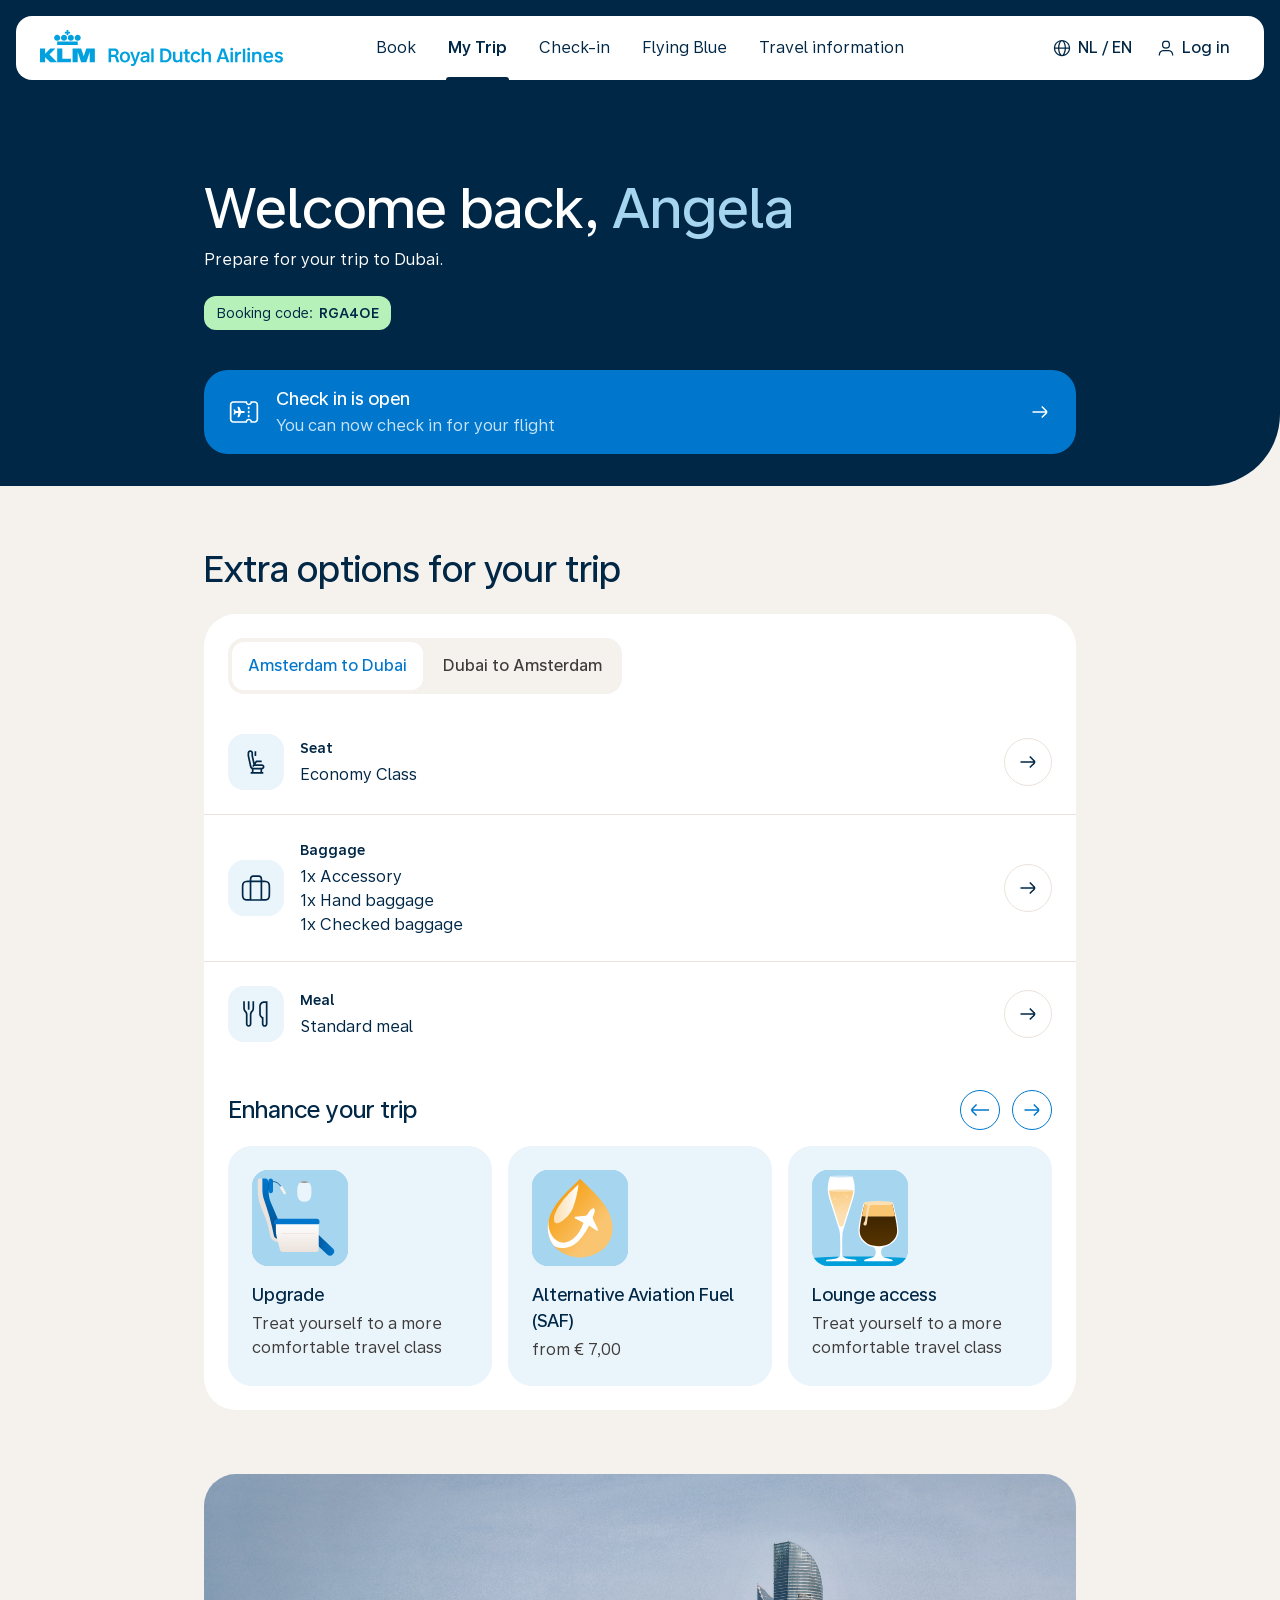
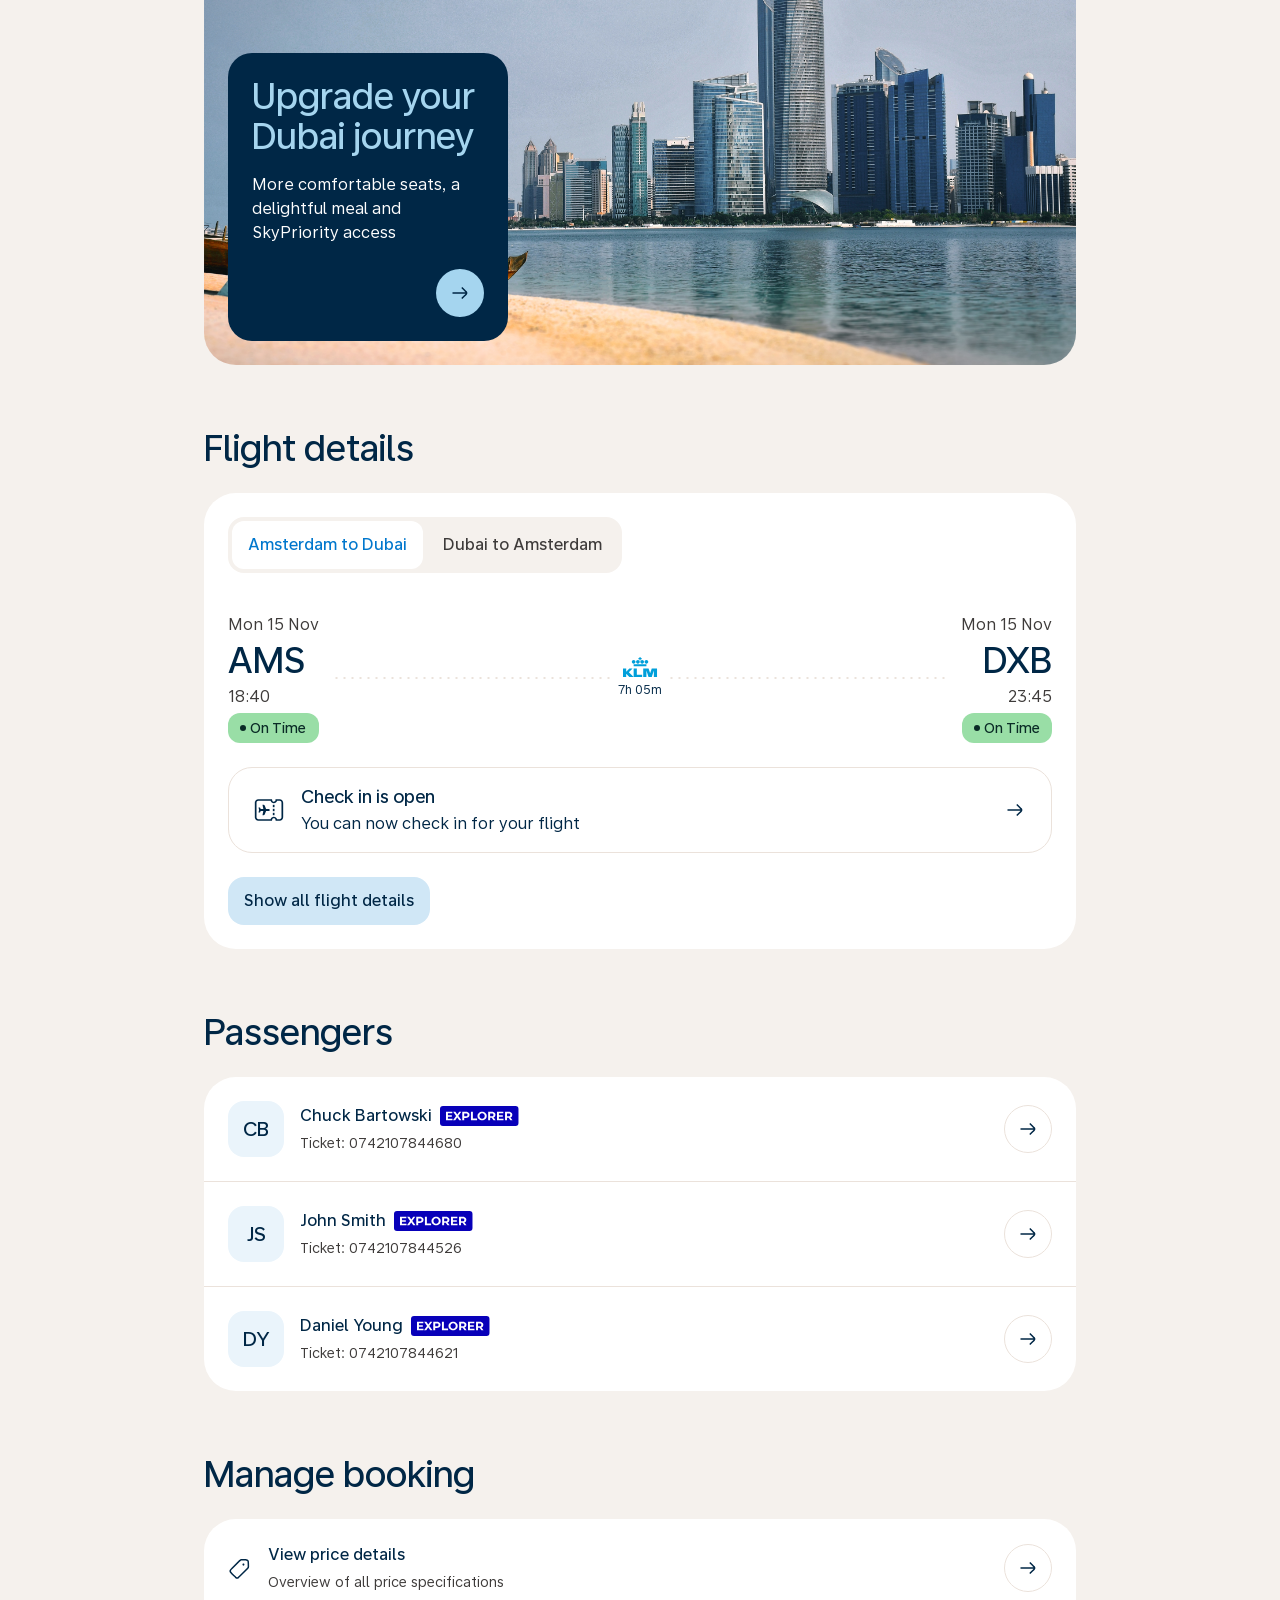
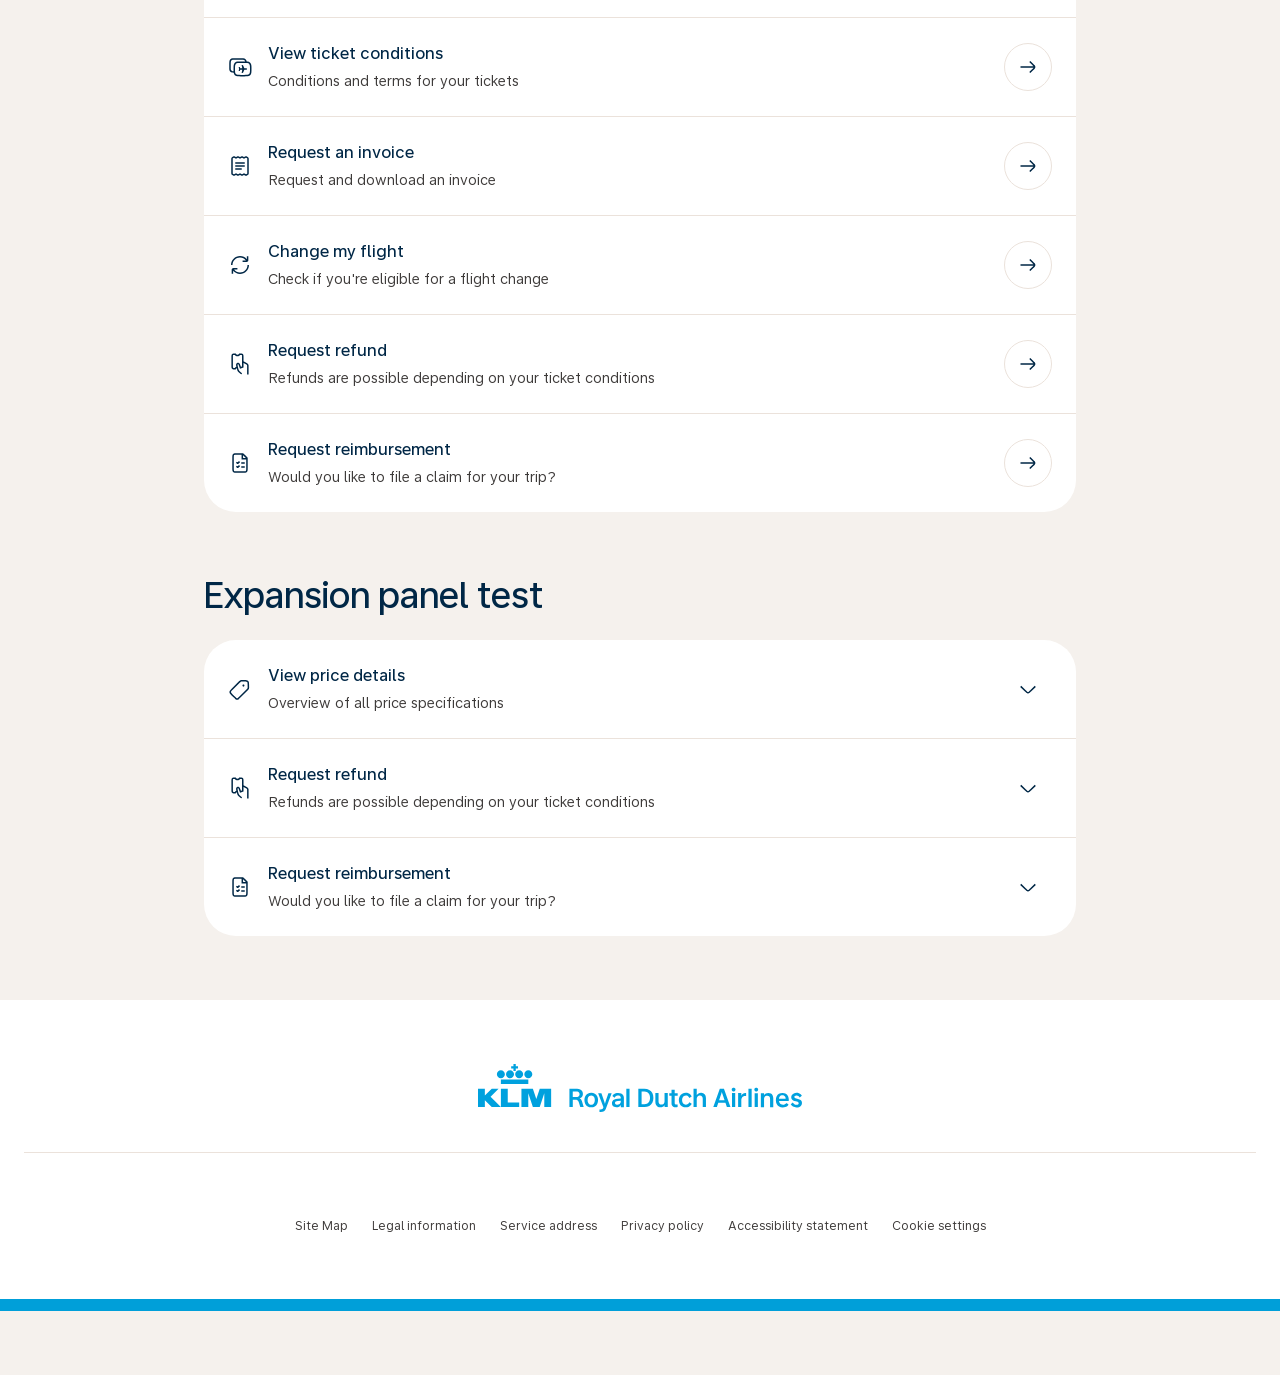
==== commit 702beeb6: "Add blue-900 overlay on icon-wrap hover for trip-option rows Co-Authored-By: Claude Sonnet 4.6 <nore" ====
--- a/my-trip.html
+++ b/my-trip.html
@@ -957,7 +957,6 @@
       transition: padding 0.4s var(--ease-expo);
     }
 
-    .trip-option:hover { padding-left: calc(var(--space-24) + 4px); }
 
     .trip-option:not(:last-child) {
       border-bottom: 1.5px solid var(--divider-light);
@@ -974,7 +973,21 @@
       display: flex;
       align-items: center;
       justify-content: center;
-    }
+      position: relative;
+      overflow: hidden;
+    }
+
+    .trip-option__icon-wrap::after {
+      content: '';
+      position: absolute;
+      inset: 0;
+      background: var(--blue-900);
+      opacity: 0;
+      transition: opacity 0.2s var(--ease-expo);
+      pointer-events: none;
+    }
+
+    .trip-option:hover .trip-option__icon-wrap::after { opacity: 0.04; }
 
     .trip-option__copy {
       display: flex;
@@ -1008,11 +1021,10 @@
     section[aria-label="Manage booking"] + section[aria-label="Manage booking"] .trip-option__cta { border: none; }
     @keyframes chevron-bounce {
       0%   { transform: translateY(0);   animation-timing-function: cubic-bezier(0.4, 0, 0.6, 1); }
-      50%  { transform: translateY(2px); animation-timing-function: cubic-bezier(0.0, 0, 0.2, 1); }
+      50%  { transform: translateY(3px); animation-timing-function: cubic-bezier(0.0, 0, 0.2, 1); }
       100% { transform: translateY(0); }
     }
     section[aria-label="Manage booking"] + section[aria-label="Manage booking"] .trip-option:hover .trip-option__cta img { animation: chevron-bounce 0.4s linear; }
-    section[aria-label="Manage booking"] + section[aria-label="Manage booking"] .trip-option:hover { padding-left: var(--space-24); }
     section[aria-label="Manage booking"] + section[aria-label="Manage booking"] .trip-option:hover .trip-option__cta { background: color-mix(in srgb, var(--warm-grey-900) 4%, transparent); }
     section[aria-label="Manage booking"] + section[aria-label="Manage booking"] .trip-option:active .trip-option__cta { background: color-mix(in srgb, var(--warm-grey-900) 8%, transparent); }
 
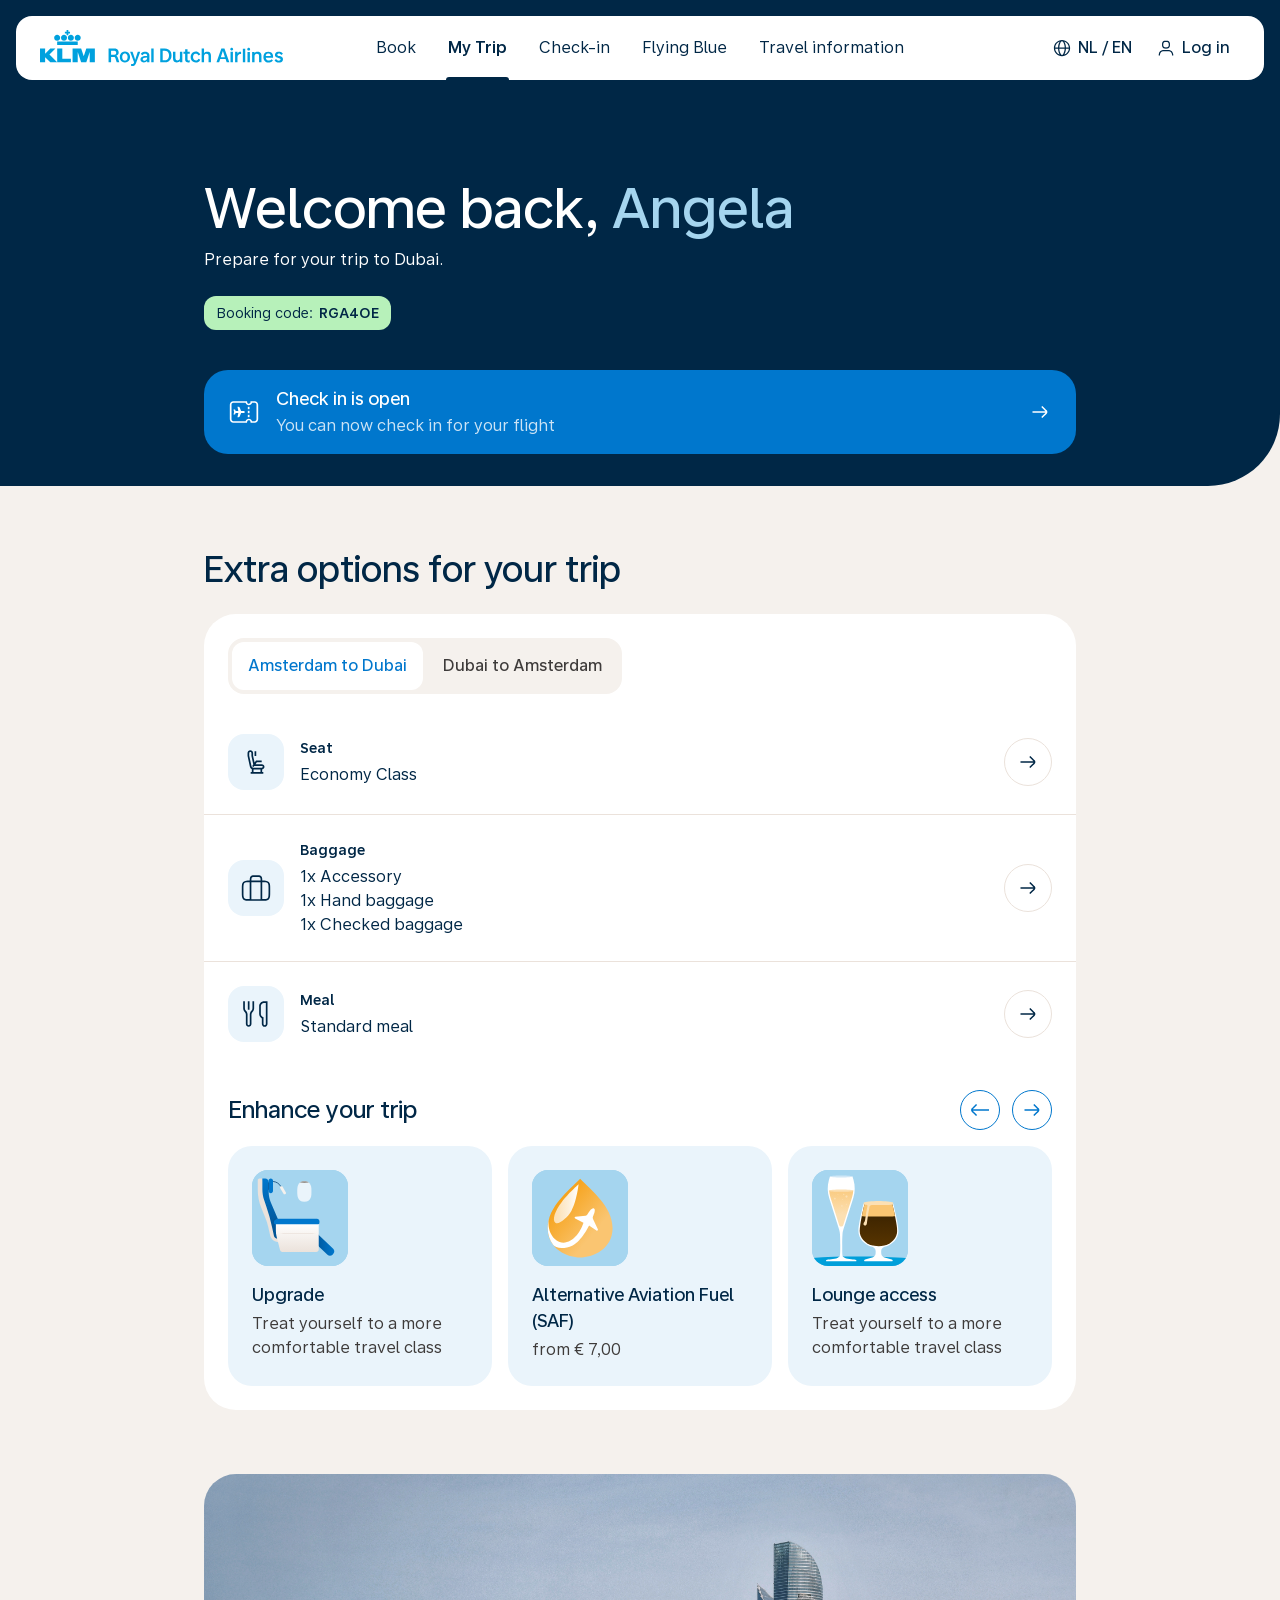
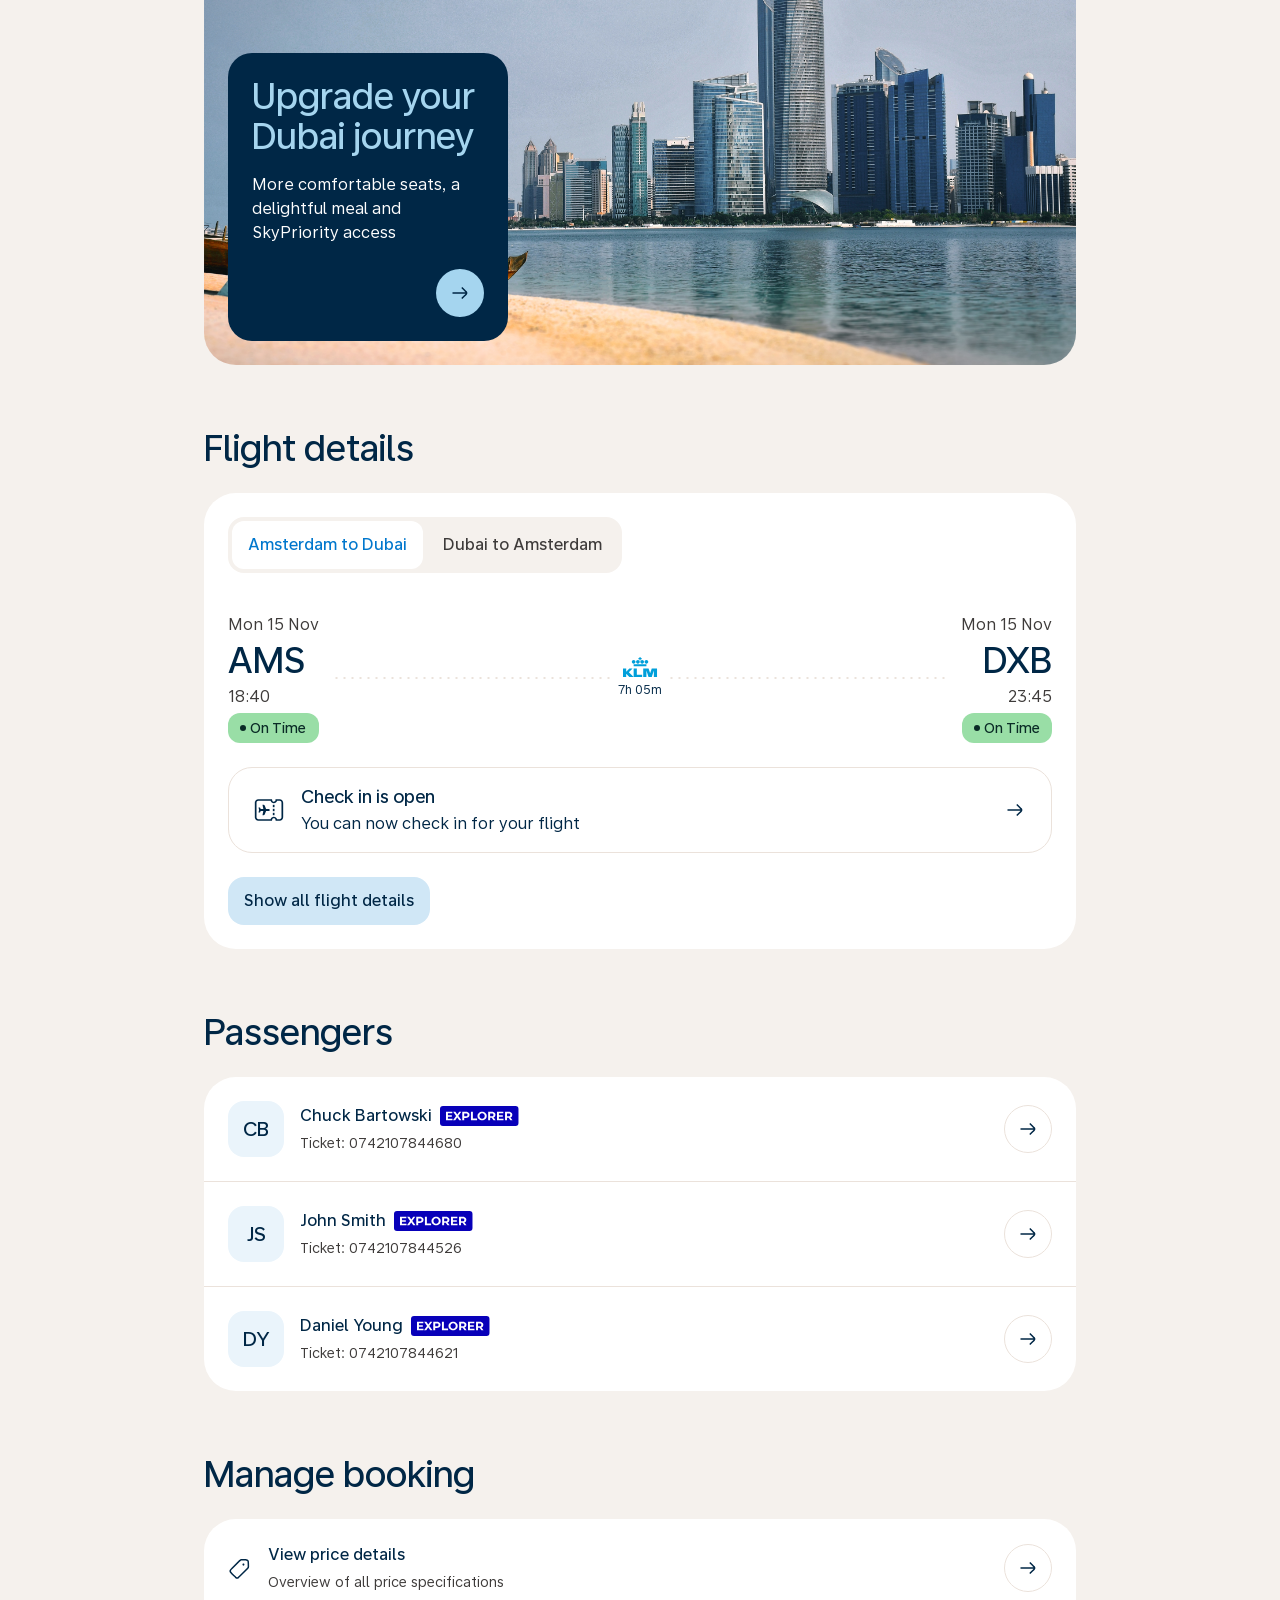
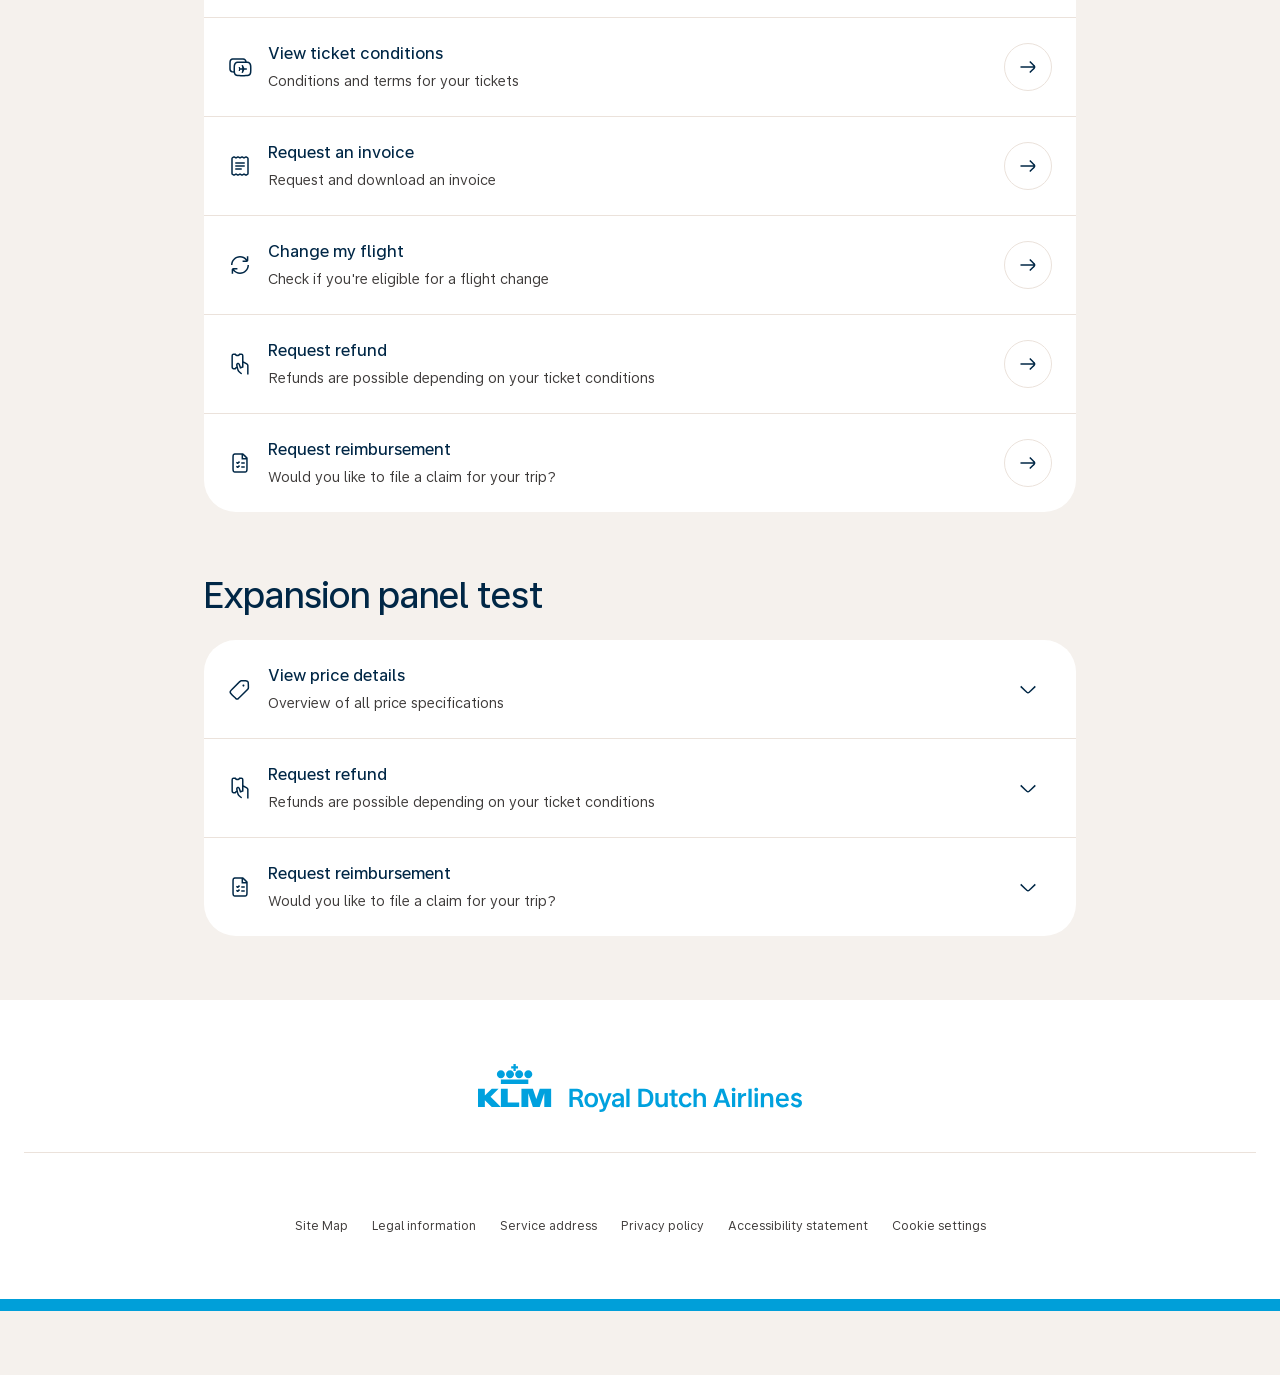
==== commit 4783468c: "dest-row: pill CTA with arrow animation and hover states; remove squircle from 9999px buttons; trip-" ====
--- a/my-trip.html
+++ b/my-trip.html
@@ -987,7 +987,7 @@
       pointer-events: none;
     }
 
-    .trip-option:hover .trip-option__icon-wrap::after { opacity: 0.04; }
+    .trip-option:hover .trip-option__icon-wrap::after { opacity: 0.02; }
 
     .trip-option__copy {
       display: flex;
@@ -1004,8 +1004,8 @@
       width: 48px;
       height: 48px;
       flex-shrink: 0;
-      border-radius: 9999px;
-      corner-shape: round;
+      border-radius: 9999px; corner-shape: round;
+
       background: transparent;
       border: 1.5px solid var(--border-default);
       display: flex;
@@ -1051,8 +1051,8 @@
     .enhance__nav { display: flex; gap: var(--space-12); }
     .enhance__nav-btn {
       width: 40px; height: 40px; flex-shrink: 0;
-      border-radius: 9999px;
-      corner-shape: round;
+      border-radius: 9999px; corner-shape: round;
+
       border: 1.5px solid var(--border-active);
       background: transparent;
       display: flex; align-items: center; justify-content: center;
@@ -1078,14 +1078,27 @@
       flex-direction: column;
       gap: var(--space-16);
       cursor: pointer;
+      position: relative;
+      overflow: hidden;
       transition: background 0.15s var(--ease-expo);
     }
+
+    .enhance__card::after {
+      content: '';
+      position: absolute;
+      inset: 0;
+      background: var(--blue-900);
+      opacity: 0;
+      transition: opacity 0.2s var(--ease-expo);
+      pointer-events: none;
+    }
+
+    .enhance__card:hover::after { opacity: 0.02; }
 
 
     .enhance__ill-wrap {
       width: 96px; height: 96px; flex-shrink: 0;
-      background: var(--blue-200); border-radius: 16px;
-      corner-shape: squircle;
+      background: var(--blue-200); border-radius: 16px; corner-shape: squircle;
       display: flex; align-items: center; justify-content: center;
       overflow: hidden;
     }
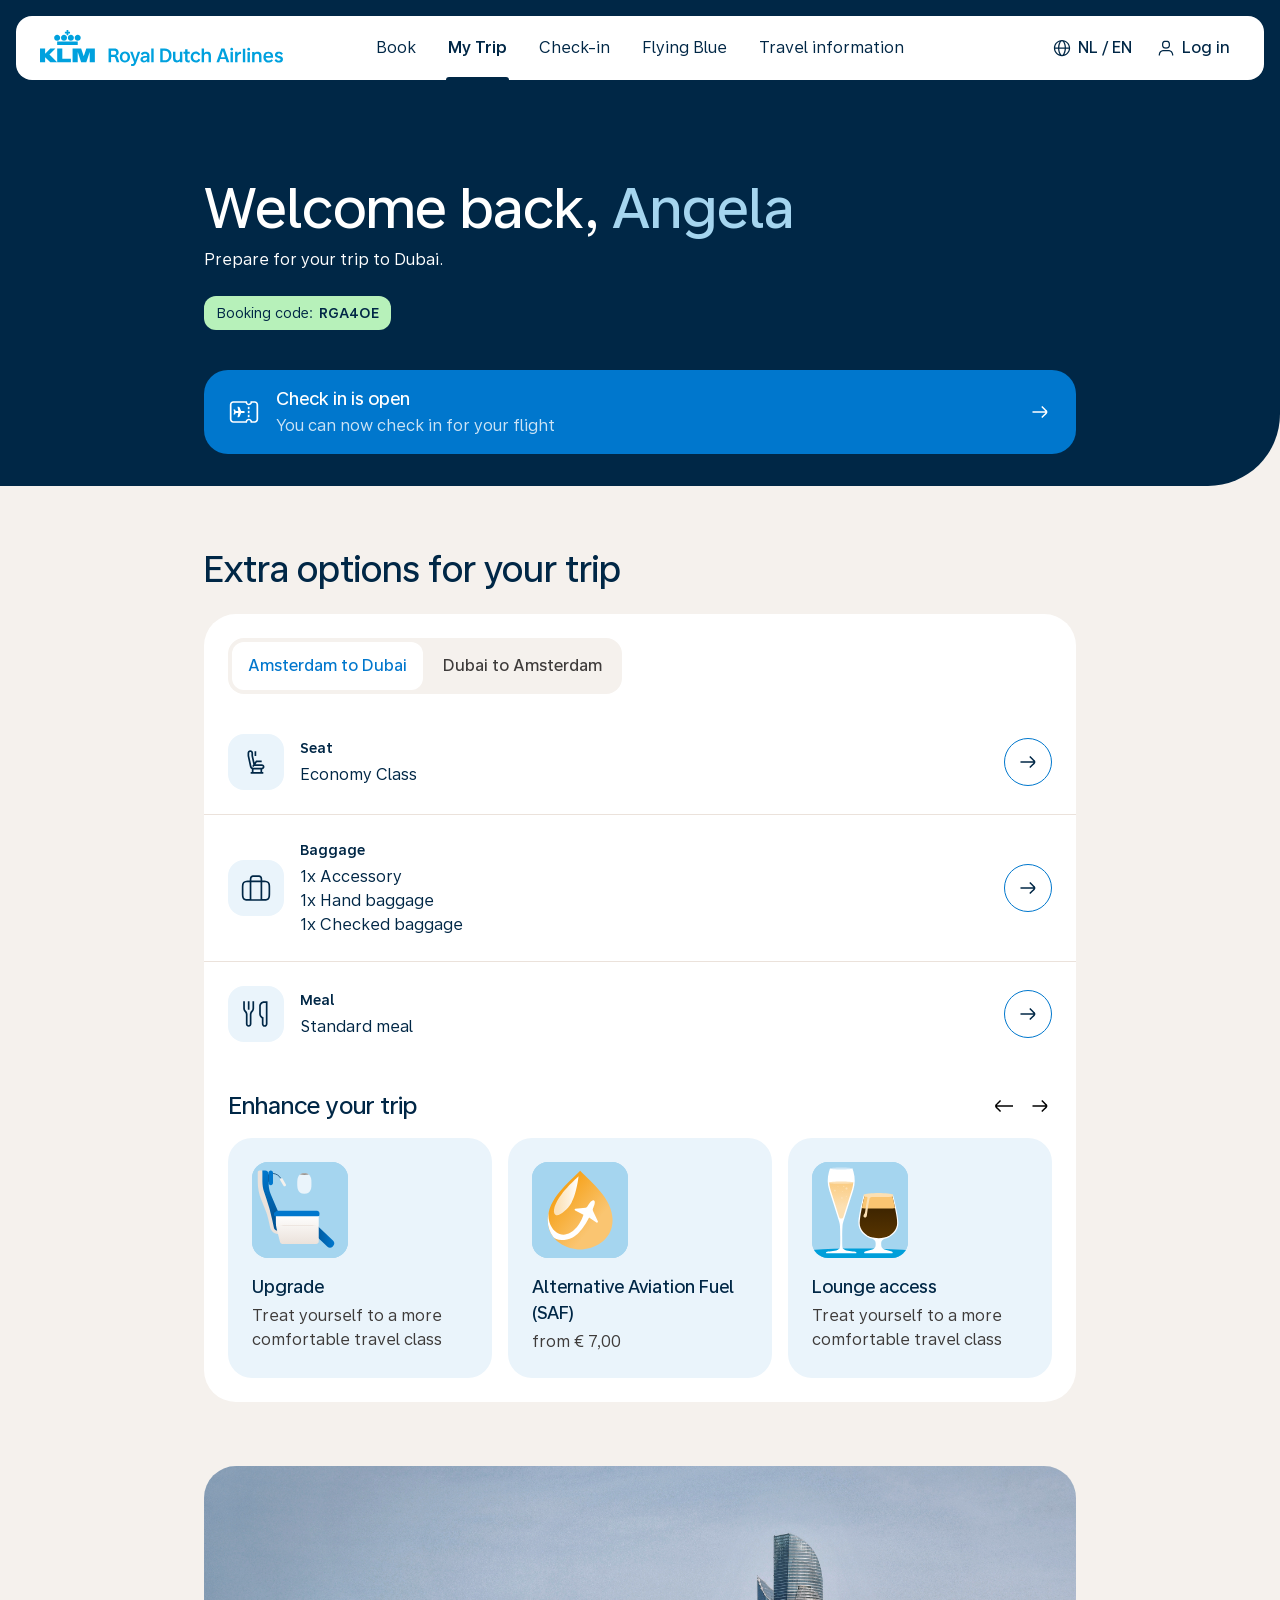
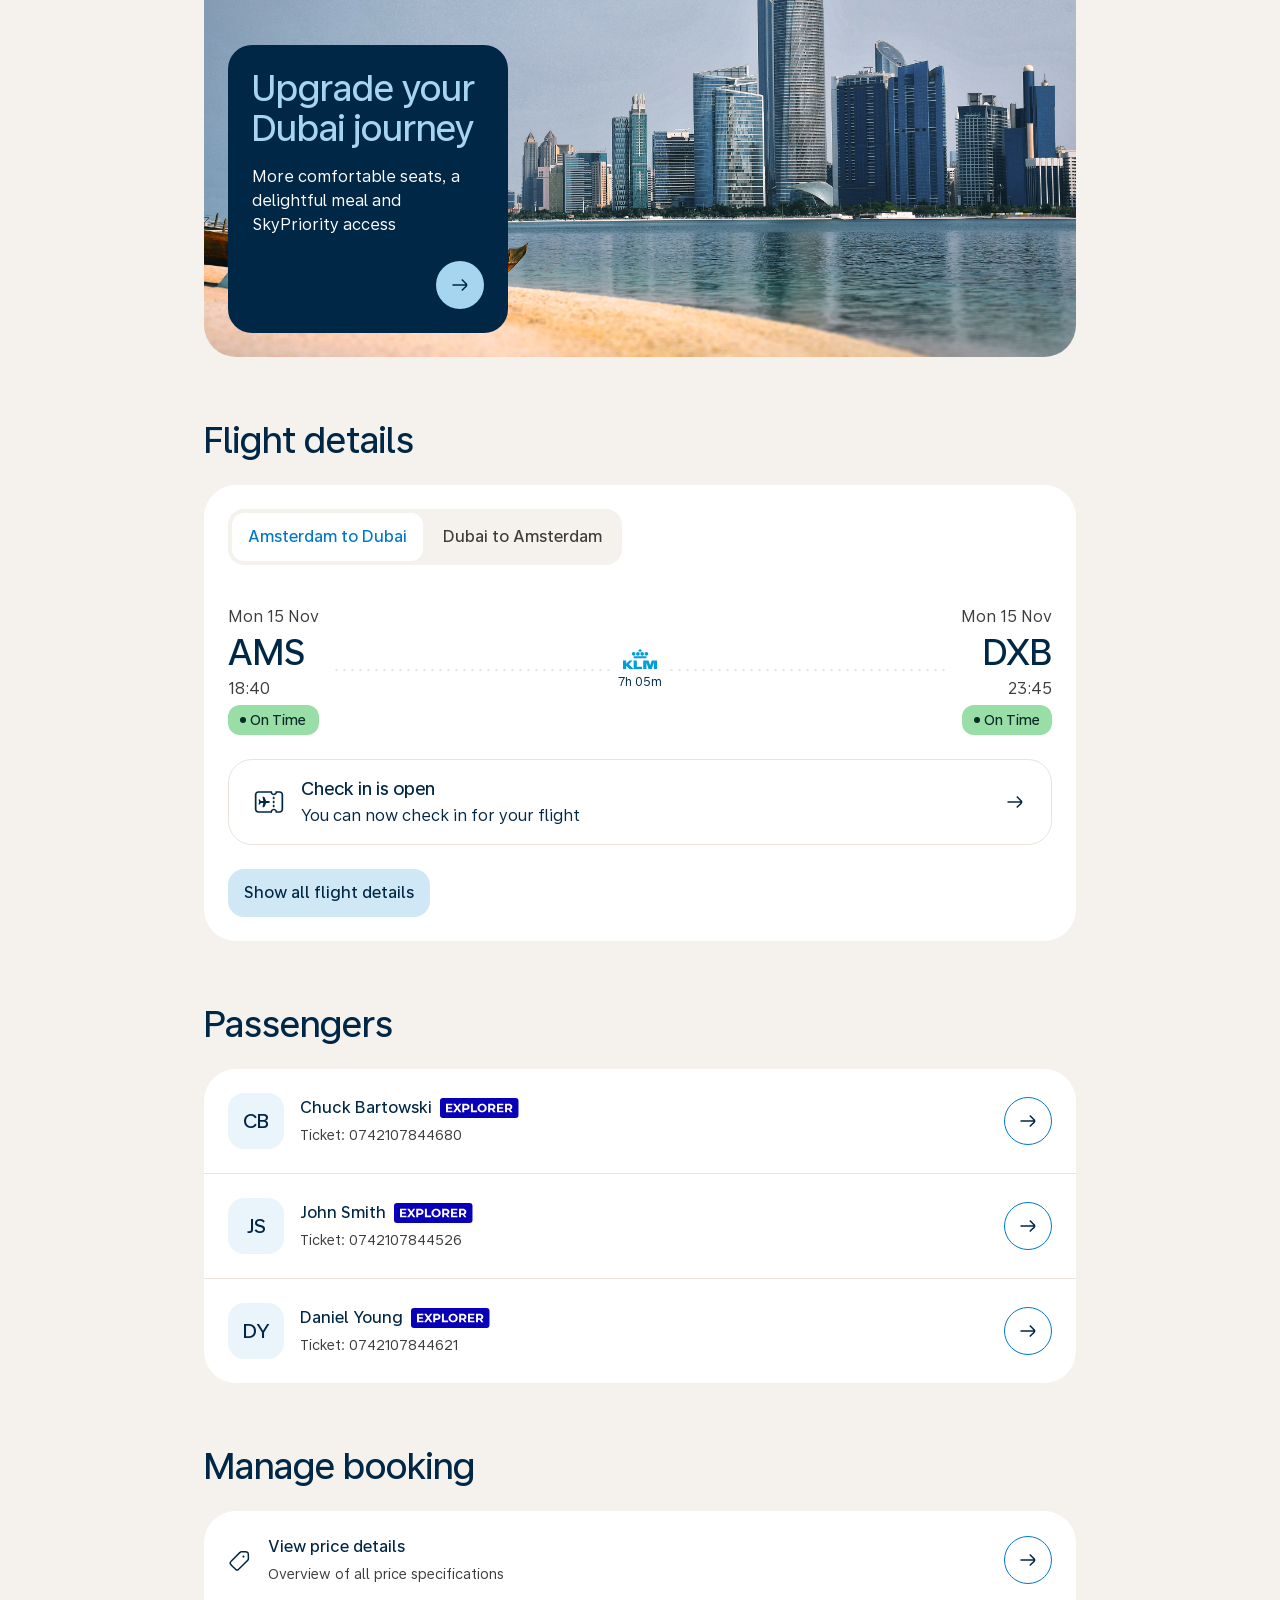
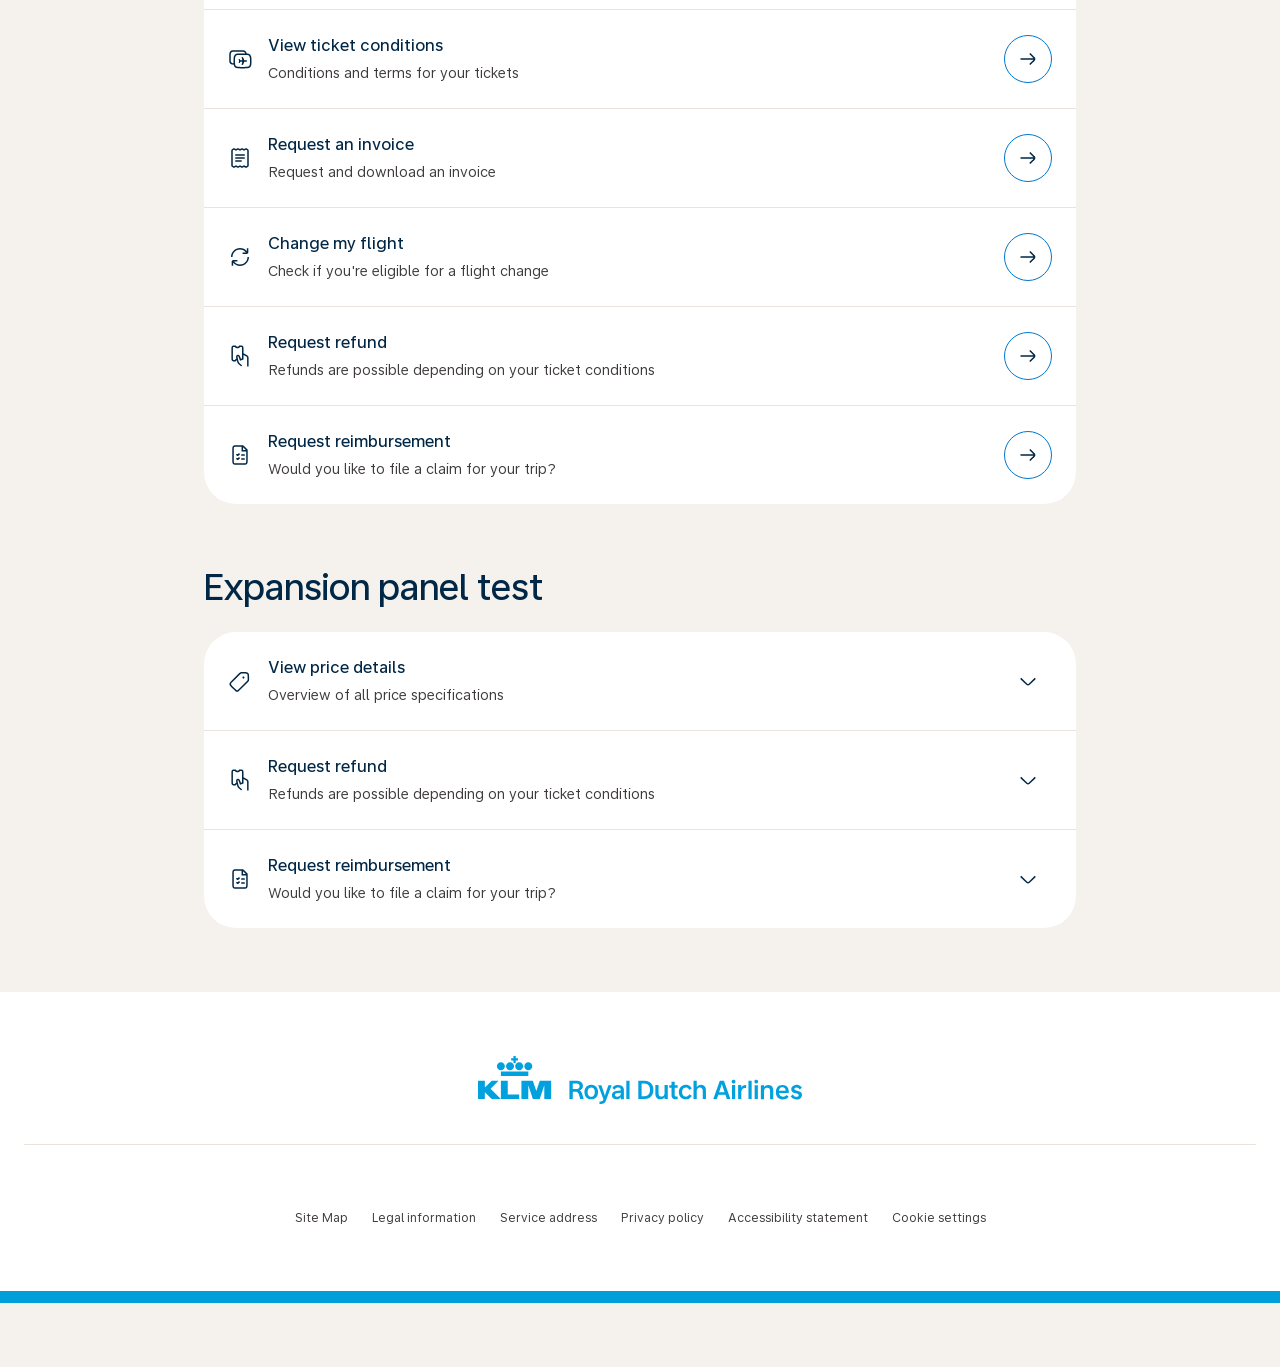
==== commit b74a488a: "Search box v2: KLM Holiday tab, panel switching, layout & polish - KLM Holiday tab with panel switch" ====
--- a/my-trip.html
+++ b/my-trip.html
@@ -642,16 +642,41 @@
     .image-block__title { color: var(--highlighted-title); }
     .image-block__body  { font-family: var(--font-text); font-size: var(--body-m-size); line-height: var(--body-m-lh); font-weight: 400; color: var(--text-contrast); }
 
+    /* ─── Icon button system ────────────────────────── */
+    .icon-btn {
+      display: inline-flex;
+      align-items: center;
+      justify-content: center;
+      flex-shrink: 0;
+      border-radius: 9999px; corner-shape: round;
+      border: none;
+      padding: 0;
+      cursor: pointer;
+      overflow: hidden;
+      transition: background 0.2s var(--ease-expo);
+    }
+    .icon-btn--md { width: 48px; height: 48px; }
+    .icon-btn--sm { width: 40px; height: 40px; }
+
+    .icon-btn--primary   { background: var(--colour-active); color: var(--colour-active-contrast); }
+    .icon-btn--alt       { background: var(--blue-200); color: var(--text-default); }
+    .icon-btn--secondary { background: transparent; border: 1.5px solid var(--border-active); color: var(--text-active); transition: border-color 0.2s var(--ease-expo), background 0.2s var(--ease-expo); }
+    .icon-btn--ghost     { background: transparent; color: var(--text-subtle); }
+
+    @media (hover: hover) and (pointer: fine) {
+      .icon-btn--primary:hover,
+      .icon-btn--alt:hover     { background: color-mix(in srgb, var(--blue-900) 4%, var(--blue-200)); }
+      .icon-btn--secondary:hover,
+      .icon-btn--ghost:hover   { background: color-mix(in srgb, var(--warm-grey-900) 4%, transparent); }
+    }
+    .icon-btn--primary:active,
+    .icon-btn--alt:active      { background: color-mix(in srgb, var(--blue-900) 8%, var(--blue-200)); }
+    .icon-btn--secondary:active,
+    .icon-btn--ghost:active    { background: color-mix(in srgb, var(--warm-grey-900) 8%, transparent); }
+
     .image-block__cta {
       position: absolute; bottom: var(--space-24); right: var(--space-24);
-      display: inline-flex; align-items: center; justify-content: center;
-      width: 48px; height: 48px; border-radius: 9999px; corner-shape: round;
-      background: var(--blue-200); border: none; padding: 0; cursor: pointer;
-      flex-shrink: 0; overflow: hidden;
-      transition: background 0.2s var(--ease-expo), transform 0.2s var(--ease-expo);
-    }
-
-    .image-block__cta:active { transform: scale(0.96); }
+    }
 
     /* ─── Icon button arrow animation ───────────────── */
     .icon-btn-arrows { position: relative; width: 24px; height: 24px; display: flex; align-items: center; justify-content: center; }
@@ -1000,23 +1025,7 @@
     .trip-option__title { color: var(--text-default); }
     .trip-option__desc  { color: var(--text-default); }
 
-    .trip-option__cta {
-      width: 48px;
-      height: 48px;
-      flex-shrink: 0;
-      border-radius: 9999px; corner-shape: round;
-
-      background: transparent;
-      border: 1.5px solid var(--border-default);
-      display: flex;
-      align-items: center;
-      justify-content: center;
-      cursor: pointer;
-      overflow: hidden;
-      transition: border-color 0.2s var(--ease-expo), background 0.2s var(--ease-expo);
-    }
-
-    .trip-option:hover .trip-option__cta { border-color: var(--border-contrast); background: color-mix(in srgb, var(--warm-grey-900) 2%, transparent); }
+    .trip-option:hover .trip-option__cta { border-color: var(--border-contrast); background: color-mix(in srgb, var(--warm-grey-900) 4%, transparent); }
 
     section[aria-label="Manage booking"] + section[aria-label="Manage booking"] .trip-option__cta { border: none; }
     @keyframes chevron-bounce {
@@ -1028,7 +1037,10 @@
     section[aria-label="Manage booking"] + section[aria-label="Manage booking"] .trip-option:hover .trip-option__cta { background: color-mix(in srgb, var(--warm-grey-900) 4%, transparent); }
     section[aria-label="Manage booking"] + section[aria-label="Manage booking"] .trip-option:active .trip-option__cta { background: color-mix(in srgb, var(--warm-grey-900) 8%, transparent); }
 
+    .trip-option__cta .icon-btn-arrows svg { transition: none; }
+
     @media (hover: hover) and (pointer: fine) {
+      .trip-option:hover .trip-option__cta .icon-btn-arrows svg { transition: transform 0.75s var(--ease-expo); }
       .trip-option:hover .icon-btn-arrows svg:first-child { transform: translateX(48px) scale(0.7); }
       .trip-option:hover .icon-btn-arrows svg:last-child  { transform: translateX(0) scale(1); }
     }
@@ -1049,18 +1061,6 @@
     }
     .enhance__title { color: var(--text-default); }
     .enhance__nav { display: flex; gap: var(--space-12); }
-    .enhance__nav-btn {
-      width: 40px; height: 40px; flex-shrink: 0;
-      border-radius: 9999px; corner-shape: round;
-
-      border: 1.5px solid var(--border-active);
-      background: transparent;
-      display: flex; align-items: center; justify-content: center;
-      cursor: pointer;
-      transition: background 0.15s var(--ease-expo);
-    }
-    .enhance__nav-btn:hover { background: color-mix(in srgb, var(--blue-500) 8%, transparent); }
-    .enhance__nav-btn { color: var(--text-active); }
     .enhance__nav-btn svg { width: 24px; height: 24px; flex-shrink: 0; display: block; }
 
     .enhance__grid {
@@ -1353,7 +1353,7 @@
               <span class="body-s-bold trip-option__title">Seat</span>
               <span class="body-m-regular trip-option__desc">Economy Class</span>
             </div>
-            <button class="trip-option__cta" type="button" aria-label="Change seat">
+            <button class="trip-option__cta icon-btn icon-btn--md icon-btn--secondary" type="button" aria-label="Change seat">
               <div class="icon-btn-arrows" aria-hidden="true">
                 <svg width="24" height="24" viewBox="0 0 24 24" fill="none"><path d="M14.3113 5.901L13.2649 6.97571L16.0334 9.6714C16.741 10.3603 17.2158 10.8249 17.5232 11.218C17.5317 11.2288 17.5399 11.2394 17.548 11.25L4.5 11.25V12.75L17.5479 12.75C17.5399 12.7605 17.5316 12.7711 17.5232 12.7819C17.2158 13.1749 16.741 13.6395 16.0334 14.3285L13.2649 17.0242L14.3113 18.0989L17.1177 15.3663C17.7776 14.7238 18.3272 14.1888 18.7047 13.706C19.1029 13.1969 19.3831 12.6569 19.3831 11.9999C19.3831 11.343 19.1029 10.8029 18.7047 10.2939C18.3272 9.81111 17.7776 9.27604 17.1177 8.63354L14.3113 5.901Z" fill="var(--blue-800)"/></svg>
                 <svg width="24" height="24" viewBox="0 0 24 24" fill="none"><path d="M14.3113 5.901L13.2649 6.97571L16.0334 9.6714C16.741 10.3603 17.2158 10.8249 17.5232 11.218C17.5317 11.2288 17.5399 11.2394 17.548 11.25L4.5 11.25V12.75L17.5479 12.75C17.5399 12.7605 17.5316 12.7711 17.5232 12.7819C17.2158 13.1749 16.741 13.6395 16.0334 14.3285L13.2649 17.0242L14.3113 18.0989L17.1177 15.3663C17.7776 14.7238 18.3272 14.1888 18.7047 13.706C19.1029 13.1969 19.3831 12.6569 19.3831 11.9999C19.3831 11.343 19.1029 10.8029 18.7047 10.2939C18.3272 9.81111 17.7776 9.27604 17.1177 8.63354L14.3113 5.901Z" fill="var(--blue-800)"/></svg>
@@ -1369,7 +1369,7 @@
               <span class="body-s-bold trip-option__title">Baggage</span>
               <span class="body-m-regular trip-option__desc">1x Accessory<br>1x Hand baggage<br>1x Checked baggage</span>
             </div>
-            <button class="trip-option__cta" type="button" aria-label="Change baggage">
+            <button class="trip-option__cta icon-btn icon-btn--md icon-btn--secondary" type="button" aria-label="Change baggage">
               <div class="icon-btn-arrows" aria-hidden="true">
                 <svg width="24" height="24" viewBox="0 0 24 24" fill="none"><path d="M14.3113 5.901L13.2649 6.97571L16.0334 9.6714C16.741 10.3603 17.2158 10.8249 17.5232 11.218C17.5317 11.2288 17.5399 11.2394 17.548 11.25L4.5 11.25V12.75L17.5479 12.75C17.5399 12.7605 17.5316 12.7711 17.5232 12.7819C17.2158 13.1749 16.741 13.6395 16.0334 14.3285L13.2649 17.0242L14.3113 18.0989L17.1177 15.3663C17.7776 14.7238 18.3272 14.1888 18.7047 13.706C19.1029 13.1969 19.3831 12.6569 19.3831 11.9999C19.3831 11.343 19.1029 10.8029 18.7047 10.2939C18.3272 9.81111 17.7776 9.27604 17.1177 8.63354L14.3113 5.901Z" fill="var(--blue-800)"/></svg>
                 <svg width="24" height="24" viewBox="0 0 24 24" fill="none"><path d="M14.3113 5.901L13.2649 6.97571L16.0334 9.6714C16.741 10.3603 17.2158 10.8249 17.5232 11.218C17.5317 11.2288 17.5399 11.2394 17.548 11.25L4.5 11.25V12.75L17.5479 12.75C17.5399 12.7605 17.5316 12.7711 17.5232 12.7819C17.2158 13.1749 16.741 13.6395 16.0334 14.3285L13.2649 17.0242L14.3113 18.0989L17.1177 15.3663C17.7776 14.7238 18.3272 14.1888 18.7047 13.706C19.1029 13.1969 19.3831 12.6569 19.3831 11.9999C19.3831 11.343 19.1029 10.8029 18.7047 10.2939C18.3272 9.81111 17.7776 9.27604 17.1177 8.63354L14.3113 5.901Z" fill="var(--blue-800)"/></svg>
@@ -1385,7 +1385,7 @@
               <span class="body-s-bold trip-option__title">Meal</span>
               <span class="body-m-regular trip-option__desc">Standard meal</span>
             </div>
-            <button class="trip-option__cta" type="button" aria-label="Change meal">
+            <button class="trip-option__cta icon-btn icon-btn--md icon-btn--secondary" type="button" aria-label="Change meal">
               <div class="icon-btn-arrows" aria-hidden="true">
                 <svg width="24" height="24" viewBox="0 0 24 24" fill="none"><path d="M14.3113 5.901L13.2649 6.97571L16.0334 9.6714C16.741 10.3603 17.2158 10.8249 17.5232 11.218C17.5317 11.2288 17.5399 11.2394 17.548 11.25L4.5 11.25V12.75L17.5479 12.75C17.5399 12.7605 17.5316 12.7711 17.5232 12.7819C17.2158 13.1749 16.741 13.6395 16.0334 14.3285L13.2649 17.0242L14.3113 18.0989L17.1177 15.3663C17.7776 14.7238 18.3272 14.1888 18.7047 13.706C19.1029 13.1969 19.3831 12.6569 19.3831 11.9999C19.3831 11.343 19.1029 10.8029 18.7047 10.2939C18.3272 9.81111 17.7776 9.27604 17.1177 8.63354L14.3113 5.901Z" fill="var(--blue-800)"/></svg>
                 <svg width="24" height="24" viewBox="0 0 24 24" fill="none"><path d="M14.3113 5.901L13.2649 6.97571L16.0334 9.6714C16.741 10.3603 17.2158 10.8249 17.5232 11.218C17.5317 11.2288 17.5399 11.2394 17.548 11.25L4.5 11.25V12.75L17.5479 12.75C17.5399 12.7605 17.5316 12.7711 17.5232 12.7819C17.2158 13.1749 16.741 13.6395 16.0334 14.3285L13.2649 17.0242L14.3113 18.0989L17.1177 15.3663C17.7776 14.7238 18.3272 14.1888 18.7047 13.706C19.1029 13.1969 19.3831 12.6569 19.3831 11.9999C19.3831 11.343 19.1029 10.8029 18.7047 10.2939C18.3272 9.81111 17.7776 9.27604 17.1177 8.63354L14.3113 5.901Z" fill="var(--blue-800)"/></svg>
@@ -1458,7 +1458,7 @@
         <div class="trip-image-block__content">
           <h2 class="headline-l image-block__title">Upgrade your Dubai journey</h2>
           <p class="image-block__body">More comfortable seats, a delightful meal and SkyPriority access</p>
-          <button class="image-block__cta" type="button" aria-label="Explore Cape Town">
+          <button class="image-block__cta icon-btn icon-btn--md icon-btn--alt" type="button" aria-label="Explore Cape Town">
             <div class="icon-btn-arrows" aria-hidden="true">
               <svg width="24" height="24" viewBox="0 0 24 24" fill="none"><path d="M14.3113 5.901L13.2649 6.97571L16.0334 9.6714C16.741 10.3603 17.2158 10.8249 17.5232 11.218C17.5317 11.2288 17.5399 11.2394 17.548 11.25L4.5 11.25V12.75L17.5479 12.75C17.5399 12.7605 17.5316 12.7711 17.5232 12.7819C17.2158 13.1749 16.741 13.6395 16.0334 14.3285L13.2649 17.0242L14.3113 18.0989L17.1177 15.3663C17.7776 14.7238 18.3272 14.1888 18.7047 13.706C19.1029 13.1969 19.3831 12.6569 19.3831 11.9999C19.3831 11.343 19.1029 10.8029 18.7047 10.2939C18.3272 9.81111 17.7776 9.27604 17.1177 8.63354L14.3113 5.901Z" fill="var(--blue-800)"/></svg>
               <svg width="24" height="24" viewBox="0 0 24 24" fill="none"><path d="M14.3113 5.901L13.2649 6.97571L16.0334 9.6714C16.741 10.3603 17.2158 10.8249 17.5232 11.218C17.5317 11.2288 17.5399 11.2394 17.548 11.25L4.5 11.25V12.75L17.5479 12.75C17.5399 12.7605 17.5316 12.7711 17.5232 12.7819C17.2158 13.1749 16.741 13.6395 16.0334 14.3285L13.2649 17.0242L14.3113 18.0989L17.1177 15.3663C17.7776 14.7238 18.3272 14.1888 18.7047 13.706C19.1029 13.1969 19.3831 12.6569 19.3831 11.9999C19.3831 11.343 19.1029 10.8029 18.7047 10.2939C18.3272 9.81111 17.7776 9.27604 17.1177 8.63354L14.3113 5.901Z" fill="var(--blue-800)"/></svg>
@@ -1558,7 +1558,7 @@
               </div>
               <span class="body-s-regular trip-option__desc" style="color:var(--text-alternative);">Ticket: 0742107844680</span>
             </div>
-            <button class="trip-option__cta" type="button" aria-label="View Chuck Bartowski">
+            <button class="trip-option__cta icon-btn icon-btn--md icon-btn--secondary" type="button" aria-label="View Chuck Bartowski">
               <div class="icon-btn-arrows" aria-hidden="true">
                 <svg width="24" height="24" viewBox="0 0 24 24" fill="none"><path d="M14.3113 5.901L13.2649 6.97571L16.0334 9.6714C16.741 10.3603 17.2158 10.8249 17.5232 11.218C17.5317 11.2288 17.5399 11.2394 17.548 11.25L4.5 11.25V12.75L17.5479 12.75C17.5399 12.7605 17.5316 12.7711 17.5232 12.7819C17.2158 13.1749 16.741 13.6395 16.0334 14.3285L13.2649 17.0242L14.3113 18.0989L17.1177 15.3663C17.7776 14.7238 18.3272 14.1888 18.7047 13.706C19.1029 13.1969 19.3831 12.6569 19.3831 11.9999C19.3831 11.343 19.1029 10.8029 18.7047 10.2939C18.3272 9.81111 17.7776 9.27604 17.1177 8.63354L14.3113 5.901Z" fill="var(--blue-800)"/></svg>
                 <svg width="24" height="24" viewBox="0 0 24 24" fill="none"><path d="M14.3113 5.901L13.2649 6.97571L16.0334 9.6714C16.741 10.3603 17.2158 10.8249 17.5232 11.218C17.5317 11.2288 17.5399 11.2394 17.548 11.25L4.5 11.25V12.75L17.5479 12.75C17.5399 12.7605 17.5316 12.7711 17.5232 12.7819C17.2158 13.1749 16.741 13.6395 16.0334 14.3285L13.2649 17.0242L14.3113 18.0989L17.1177 15.3663C17.7776 14.7238 18.3272 14.1888 18.7047 13.706C19.1029 13.1969 19.3831 12.6569 19.3831 11.9999C19.3831 11.343 19.1029 10.8029 18.7047 10.2939C18.3272 9.81111 17.7776 9.27604 17.1177 8.63354L14.3113 5.901Z" fill="var(--blue-800)"/></svg>
@@ -1577,7 +1577,7 @@
               </div>
               <span class="body-s-regular trip-option__desc" style="color:var(--text-alternative);">Ticket: 0742107844526</span>
             </div>
-            <button class="trip-option__cta" type="button" aria-label="View John Smith">
+            <button class="trip-option__cta icon-btn icon-btn--md icon-btn--secondary" type="button" aria-label="View John Smith">
               <div class="icon-btn-arrows" aria-hidden="true">
                 <svg width="24" height="24" viewBox="0 0 24 24" fill="none"><path d="M14.3113 5.901L13.2649 6.97571L16.0334 9.6714C16.741 10.3603 17.2158 10.8249 17.5232 11.218C17.5317 11.2288 17.5399 11.2394 17.548 11.25L4.5 11.25V12.75L17.5479 12.75C17.5399 12.7605 17.5316 12.7711 17.5232 12.7819C17.2158 13.1749 16.741 13.6395 16.0334 14.3285L13.2649 17.0242L14.3113 18.0989L17.1177 15.3663C17.7776 14.7238 18.3272 14.1888 18.7047 13.706C19.1029 13.1969 19.3831 12.6569 19.3831 11.9999C19.3831 11.343 19.1029 10.8029 18.7047 10.2939C18.3272 9.81111 17.7776 9.27604 17.1177 8.63354L14.3113 5.901Z" fill="var(--blue-800)"/></svg>
                 <svg width="24" height="24" viewBox="0 0 24 24" fill="none"><path d="M14.3113 5.901L13.2649 6.97571L16.0334 9.6714C16.741 10.3603 17.2158 10.8249 17.5232 11.218C17.5317 11.2288 17.5399 11.2394 17.548 11.25L4.5 11.25V12.75L17.5479 12.75C17.5399 12.7605 17.5316 12.7711 17.5232 12.7819C17.2158 13.1749 16.741 13.6395 16.0334 14.3285L13.2649 17.0242L14.3113 18.0989L17.1177 15.3663C17.7776 14.7238 18.3272 14.1888 18.7047 13.706C19.1029 13.1969 19.3831 12.6569 19.3831 11.9999C19.3831 11.343 19.1029 10.8029 18.7047 10.2939C18.3272 9.81111 17.7776 9.27604 17.1177 8.63354L14.3113 5.901Z" fill="var(--blue-800)"/></svg>
@@ -1596,7 +1596,7 @@
               </div>
               <span class="body-s-regular trip-option__desc" style="color:var(--text-alternative);">Ticket: 0742107844621</span>
             </div>
-            <button class="trip-option__cta" type="button" aria-label="View Daniel Young">
+            <button class="trip-option__cta icon-btn icon-btn--md icon-btn--secondary" type="button" aria-label="View Daniel Young">
               <div class="icon-btn-arrows" aria-hidden="true">
                 <svg width="24" height="24" viewBox="0 0 24 24" fill="none"><path d="M14.3113 5.901L13.2649 6.97571L16.0334 9.6714C16.741 10.3603 17.2158 10.8249 17.5232 11.218C17.5317 11.2288 17.5399 11.2394 17.548 11.25L4.5 11.25V12.75L17.5479 12.75C17.5399 12.7605 17.5316 12.7711 17.5232 12.7819C17.2158 13.1749 16.741 13.6395 16.0334 14.3285L13.2649 17.0242L14.3113 18.0989L17.1177 15.3663C17.7776 14.7238 18.3272 14.1888 18.7047 13.706C19.1029 13.1969 19.3831 12.6569 19.3831 11.9999C19.3831 11.343 19.1029 10.8029 18.7047 10.2939C18.3272 9.81111 17.7776 9.27604 17.1177 8.63354L14.3113 5.901Z" fill="var(--blue-800)"/></svg>
                 <svg width="24" height="24" viewBox="0 0 24 24" fill="none"><path d="M14.3113 5.901L13.2649 6.97571L16.0334 9.6714C16.741 10.3603 17.2158 10.8249 17.5232 11.218C17.5317 11.2288 17.5399 11.2394 17.548 11.25L4.5 11.25V12.75L17.5479 12.75C17.5399 12.7605 17.5316 12.7711 17.5232 12.7819C17.2158 13.1749 16.741 13.6395 16.0334 14.3285L13.2649 17.0242L14.3113 18.0989L17.1177 15.3663C17.7776 14.7238 18.3272 14.1888 18.7047 13.706C19.1029 13.1969 19.3831 12.6569 19.3831 11.9999C19.3831 11.343 19.1029 10.8029 18.7047 10.2939C18.3272 9.81111 17.7776 9.27604 17.1177 8.63354L14.3113 5.901Z" fill="var(--blue-800)"/></svg>
@@ -1619,7 +1619,7 @@
               <span class="body-m-medium trip-option__title">View price details</span>
               <span class="body-s-regular trip-option__desc" style="color:var(--text-alternative);">Overview of all price specifications</span>
             </div>
-            <button class="trip-option__cta" type="button" aria-label="View price details">
+            <button class="trip-option__cta icon-btn icon-btn--md icon-btn--secondary" type="button" aria-label="View price details">
               <div class="icon-btn-arrows" aria-hidden="true">
                 <svg width="24" height="24" viewBox="0 0 24 24" fill="none"><path d="M14.3113 5.901L13.2649 6.97571L16.0334 9.6714C16.741 10.3603 17.2158 10.8249 17.5232 11.218C17.5317 11.2288 17.5399 11.2394 17.548 11.25L4.5 11.25V12.75L17.5479 12.75C17.5399 12.7605 17.5316 12.7711 17.5232 12.7819C17.2158 13.1749 16.741 13.6395 16.0334 14.3285L13.2649 17.0242L14.3113 18.0989L17.1177 15.3663C17.7776 14.7238 18.3272 14.1888 18.7047 13.706C19.1029 13.1969 19.3831 12.6569 19.3831 11.9999C19.3831 11.343 19.1029 10.8029 18.7047 10.2939C18.3272 9.81111 17.7776 9.27604 17.1177 8.63354L14.3113 5.901Z" fill="var(--blue-800)"/></svg>
                 <svg width="24" height="24" viewBox="0 0 24 24" fill="none"><path d="M14.3113 5.901L13.2649 6.97571L16.0334 9.6714C16.741 10.3603 17.2158 10.8249 17.5232 11.218C17.5317 11.2288 17.5399 11.2394 17.548 11.25L4.5 11.25V12.75L17.5479 12.75C17.5399 12.7605 17.5316 12.7711 17.5232 12.7819C17.2158 13.1749 16.741 13.6395 16.0334 14.3285L13.2649 17.0242L14.3113 18.0989L17.1177 15.3663C17.7776 14.7238 18.3272 14.1888 18.7047 13.706C19.1029 13.1969 19.3831 12.6569 19.3831 11.9999C19.3831 11.343 19.1029 10.8029 18.7047 10.2939C18.3272 9.81111 17.7776 9.27604 17.1177 8.63354L14.3113 5.901Z" fill="var(--blue-800)"/></svg>
@@ -1633,7 +1633,7 @@
               <span class="body-m-medium trip-option__title">View ticket conditions</span>
               <span class="body-s-regular trip-option__desc" style="color:var(--text-alternative);">Conditions and terms for your tickets</span>
             </div>
-            <button class="trip-option__cta" type="button" aria-label="View ticket conditions">
+            <button class="trip-option__cta icon-btn icon-btn--md icon-btn--secondary" type="button" aria-label="View ticket conditions">
               <div class="icon-btn-arrows" aria-hidden="true">
                 <svg width="24" height="24" viewBox="0 0 24 24" fill="none"><path d="M14.3113 5.901L13.2649 6.97571L16.0334 9.6714C16.741 10.3603 17.2158 10.8249 17.5232 11.218C17.5317 11.2288 17.5399 11.2394 17.548 11.25L4.5 11.25V12.75L17.5479 12.75C17.5399 12.7605 17.5316 12.7711 17.5232 12.7819C17.2158 13.1749 16.741 13.6395 16.0334 14.3285L13.2649 17.0242L14.3113 18.0989L17.1177 15.3663C17.7776 14.7238 18.3272 14.1888 18.7047 13.706C19.1029 13.1969 19.3831 12.6569 19.3831 11.9999C19.3831 11.343 19.1029 10.8029 18.7047 10.2939C18.3272 9.81111 17.7776 9.27604 17.1177 8.63354L14.3113 5.901Z" fill="var(--blue-800)"/></svg>
                 <svg width="24" height="24" viewBox="0 0 24 24" fill="none"><path d="M14.3113 5.901L13.2649 6.97571L16.0334 9.6714C16.741 10.3603 17.2158 10.8249 17.5232 11.218C17.5317 11.2288 17.5399 11.2394 17.548 11.25L4.5 11.25V12.75L17.5479 12.75C17.5399 12.7605 17.5316 12.7711 17.5232 12.7819C17.2158 13.1749 16.741 13.6395 16.0334 14.3285L13.2649 17.0242L14.3113 18.0989L17.1177 15.3663C17.7776 14.7238 18.3272 14.1888 18.7047 13.706C19.1029 13.1969 19.3831 12.6569 19.3831 11.9999C19.3831 11.343 19.1029 10.8029 18.7047 10.2939C18.3272 9.81111 17.7776 9.27604 17.1177 8.63354L14.3113 5.901Z" fill="var(--blue-800)"/></svg>
@@ -1647,7 +1647,7 @@
               <span class="body-m-medium trip-option__title">Request an invoice</span>
               <span class="body-s-regular trip-option__desc" style="color:var(--text-alternative);">Request and download an invoice</span>
             </div>
-            <button class="trip-option__cta" type="button" aria-label="Request an invoice">
+            <button class="trip-option__cta icon-btn icon-btn--md icon-btn--secondary" type="button" aria-label="Request an invoice">
               <div class="icon-btn-arrows" aria-hidden="true">
                 <svg width="24" height="24" viewBox="0 0 24 24" fill="none"><path d="M14.3113 5.901L13.2649 6.97571L16.0334 9.6714C16.741 10.3603 17.2158 10.8249 17.5232 11.218C17.5317 11.2288 17.5399 11.2394 17.548 11.25L4.5 11.25V12.75L17.5479 12.75C17.5399 12.7605 17.5316 12.7711 17.5232 12.7819C17.2158 13.1749 16.741 13.6395 16.0334 14.3285L13.2649 17.0242L14.3113 18.0989L17.1177 15.3663C17.7776 14.7238 18.3272 14.1888 18.7047 13.706C19.1029 13.1969 19.3831 12.6569 19.3831 11.9999C19.3831 11.343 19.1029 10.8029 18.7047 10.2939C18.3272 9.81111 17.7776 9.27604 17.1177 8.63354L14.3113 5.901Z" fill="var(--blue-800)"/></svg>
                 <svg width="24" height="24" viewBox="0 0 24 24" fill="none"><path d="M14.3113 5.901L13.2649 6.97571L16.0334 9.6714C16.741 10.3603 17.2158 10.8249 17.5232 11.218C17.5317 11.2288 17.5399 11.2394 17.548 11.25L4.5 11.25V12.75L17.5479 12.75C17.5399 12.7605 17.5316 12.7711 17.5232 12.7819C17.2158 13.1749 16.741 13.6395 16.0334 14.3285L13.2649 17.0242L14.3113 18.0989L17.1177 15.3663C17.7776 14.7238 18.3272 14.1888 18.7047 13.706C19.1029 13.1969 19.3831 12.6569 19.3831 11.9999C19.3831 11.343 19.1029 10.8029 18.7047 10.2939C18.3272 9.81111 17.7776 9.27604 17.1177 8.63354L14.3113 5.901Z" fill="var(--blue-800)"/></svg>
@@ -1661,7 +1661,7 @@
               <span class="body-m-medium trip-option__title">Change my flight</span>
               <span class="body-s-regular trip-option__desc" style="color:var(--text-alternative);">Check if you're eligible for a flight change</span>
             </div>
-            <button class="trip-option__cta" type="button" aria-label="Change my flight">
+            <button class="trip-option__cta icon-btn icon-btn--md icon-btn--secondary" type="button" aria-label="Change my flight">
               <div class="icon-btn-arrows" aria-hidden="true">
                 <svg width="24" height="24" viewBox="0 0 24 24" fill="none"><path d="M14.3113 5.901L13.2649 6.97571L16.0334 9.6714C16.741 10.3603 17.2158 10.8249 17.5232 11.218C17.5317 11.2288 17.5399 11.2394 17.548 11.25L4.5 11.25V12.75L17.5479 12.75C17.5399 12.7605 17.5316 12.7711 17.5232 12.7819C17.2158 13.1749 16.741 13.6395 16.0334 14.3285L13.2649 17.0242L14.3113 18.0989L17.1177 15.3663C17.7776 14.7238 18.3272 14.1888 18.7047 13.706C19.1029 13.1969 19.3831 12.6569 19.3831 11.9999C19.3831 11.343 19.1029 10.8029 18.7047 10.2939C18.3272 9.81111 17.7776 9.27604 17.1177 8.63354L14.3113 5.901Z" fill="var(--blue-800)"/></svg>
                 <svg width="24" height="24" viewBox="0 0 24 24" fill="none"><path d="M14.3113 5.901L13.2649 6.97571L16.0334 9.6714C16.741 10.3603 17.2158 10.8249 17.5232 11.218C17.5317 11.2288 17.5399 11.2394 17.548 11.25L4.5 11.25V12.75L17.5479 12.75C17.5399 12.7605 17.5316 12.7711 17.5232 12.7819C17.2158 13.1749 16.741 13.6395 16.0334 14.3285L13.2649 17.0242L14.3113 18.0989L17.1177 15.3663C17.7776 14.7238 18.3272 14.1888 18.7047 13.706C19.1029 13.1969 19.3831 12.6569 19.3831 11.9999C19.3831 11.343 19.1029 10.8029 18.7047 10.2939C18.3272 9.81111 17.7776 9.27604 17.1177 8.63354L14.3113 5.901Z" fill="var(--blue-800)"/></svg>
@@ -1675,7 +1675,7 @@
               <span class="body-m-medium trip-option__title">Request refund</span>
               <span class="body-s-regular trip-option__desc" style="color:var(--text-alternative);">Refunds are possible depending on your ticket conditions</span>
             </div>
-            <button class="trip-option__cta" type="button" aria-label="Request refund">
+            <button class="trip-option__cta icon-btn icon-btn--md icon-btn--secondary" type="button" aria-label="Request refund">
               <div class="icon-btn-arrows" aria-hidden="true">
                 <svg width="24" height="24" viewBox="0 0 24 24" fill="none"><path d="M14.3113 5.901L13.2649 6.97571L16.0334 9.6714C16.741 10.3603 17.2158 10.8249 17.5232 11.218C17.5317 11.2288 17.5399 11.2394 17.548 11.25L4.5 11.25V12.75L17.5479 12.75C17.5399 12.7605 17.5316 12.7711 17.5232 12.7819C17.2158 13.1749 16.741 13.6395 16.0334 14.3285L13.2649 17.0242L14.3113 18.0989L17.1177 15.3663C17.7776 14.7238 18.3272 14.1888 18.7047 13.706C19.1029 13.1969 19.3831 12.6569 19.3831 11.9999C19.3831 11.343 19.1029 10.8029 18.7047 10.2939C18.3272 9.81111 17.7776 9.27604 17.1177 8.63354L14.3113 5.901Z" fill="var(--blue-800)"/></svg>
                 <svg width="24" height="24" viewBox="0 0 24 24" fill="none"><path d="M14.3113 5.901L13.2649 6.97571L16.0334 9.6714C16.741 10.3603 17.2158 10.8249 17.5232 11.218C17.5317 11.2288 17.5399 11.2394 17.548 11.25L4.5 11.25V12.75L17.5479 12.75C17.5399 12.7605 17.5316 12.7711 17.5232 12.7819C17.2158 13.1749 16.741 13.6395 16.0334 14.3285L13.2649 17.0242L14.3113 18.0989L17.1177 15.3663C17.7776 14.7238 18.3272 14.1888 18.7047 13.706C19.1029 13.1969 19.3831 12.6569 19.3831 11.9999C19.3831 11.343 19.1029 10.8029 18.7047 10.2939C18.3272 9.81111 17.7776 9.27604 17.1177 8.63354L14.3113 5.901Z" fill="var(--blue-800)"/></svg>
@@ -1689,7 +1689,7 @@
               <span class="body-m-medium trip-option__title">Request reimbursement</span>
               <span class="body-s-regular trip-option__desc" style="color:var(--text-alternative);">Would you like to file a claim for your trip?</span>
             </div>
-            <button class="trip-option__cta" type="button" aria-label="Request reimbursement">
+            <button class="trip-option__cta icon-btn icon-btn--md icon-btn--secondary" type="button" aria-label="Request reimbursement">
               <div class="icon-btn-arrows" aria-hidden="true">
                 <svg width="24" height="24" viewBox="0 0 24 24" fill="none"><path d="M14.3113 5.901L13.2649 6.97571L16.0334 9.6714C16.741 10.3603 17.2158 10.8249 17.5232 11.218C17.5317 11.2288 17.5399 11.2394 17.548 11.25L4.5 11.25V12.75L17.5479 12.75C17.5399 12.7605 17.5316 12.7711 17.5232 12.7819C17.2158 13.1749 16.741 13.6395 16.0334 14.3285L13.2649 17.0242L14.3113 18.0989L17.1177 15.3663C17.7776 14.7238 18.3272 14.1888 18.7047 13.706C19.1029 13.1969 19.3831 12.6569 19.3831 11.9999C19.3831 11.343 19.1029 10.8029 18.7047 10.2939C18.3272 9.81111 17.7776 9.27604 17.1177 8.63354L14.3113 5.901Z" fill="var(--blue-800)"/></svg>
                 <svg width="24" height="24" viewBox="0 0 24 24" fill="none"><path d="M14.3113 5.901L13.2649 6.97571L16.0334 9.6714C16.741 10.3603 17.2158 10.8249 17.5232 11.218C17.5317 11.2288 17.5399 11.2394 17.548 11.25L4.5 11.25V12.75L17.5479 12.75C17.5399 12.7605 17.5316 12.7711 17.5232 12.7819C17.2158 13.1749 16.741 13.6395 16.0334 14.3285L13.2649 17.0242L14.3113 18.0989L17.1177 15.3663C17.7776 14.7238 18.3272 14.1888 18.7047 13.706C19.1029 13.1969 19.3831 12.6569 19.3831 11.9999C19.3831 11.343 19.1029 10.8029 18.7047 10.2939C18.3272 9.81111 17.7776 9.27604 17.1177 8.63354L14.3113 5.901Z" fill="var(--blue-800)"/></svg>
@@ -1712,7 +1712,7 @@
               <span class="body-m-medium trip-option__title">View price details</span>
               <span class="body-s-regular trip-option__desc" style="color:var(--text-alternative);">Overview of all price specifications</span>
             </div>
-            <button class="trip-option__cta" type="button" aria-label="View price details">
+            <button class="trip-option__cta icon-btn icon-btn--md icon-btn--secondary" type="button" aria-label="View price details">
               <img src="assets/icons/icon-chevron-down.svg" aria-hidden="true" alt="" />
             </button>
           </li>
@@ -1729,7 +1729,7 @@
               <span class="body-m-medium trip-option__title">Request refund</span>
               <span class="body-s-regular trip-option__desc" style="color:var(--text-alternative);">Refunds are possible depending on your ticket conditions</span>
             </div>
-            <button class="trip-option__cta" type="button" aria-label="Request refund">
+            <button class="trip-option__cta icon-btn icon-btn--md icon-btn--secondary" type="button" aria-label="Request refund">
               <img src="assets/icons/icon-chevron-down.svg" aria-hidden="true" alt="" />
             </button>
           </li>
@@ -1740,7 +1740,7 @@
               <span class="body-m-medium trip-option__title">Request reimbursement</span>
               <span class="body-s-regular trip-option__desc" style="color:var(--text-alternative);">Would you like to file a claim for your trip?</span>
             </div>
-            <button class="trip-option__cta" type="button" aria-label="Request reimbursement">
+            <button class="trip-option__cta icon-btn icon-btn--md icon-btn--secondary" type="button" aria-label="Request reimbursement">
               <img src="assets/icons/icon-chevron-down.svg" aria-hidden="true" alt="" />
             </button>
           </li>
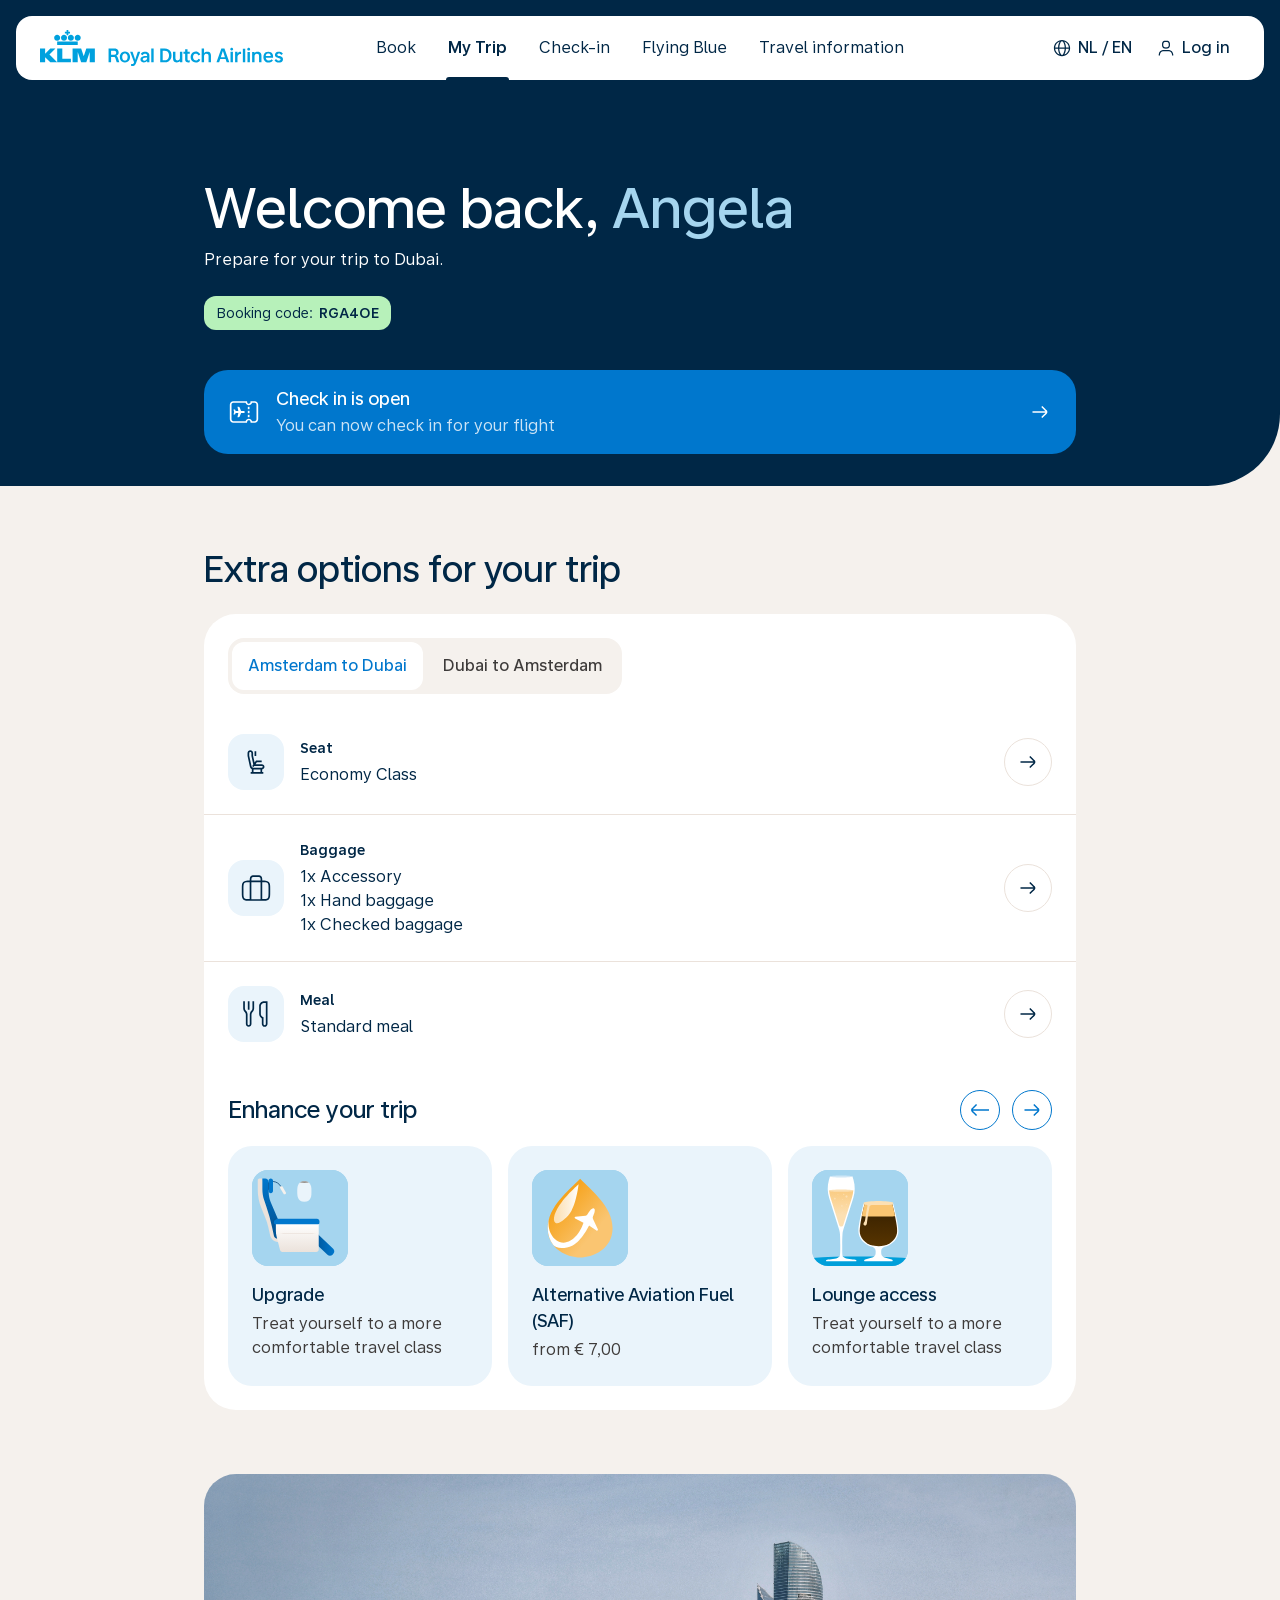
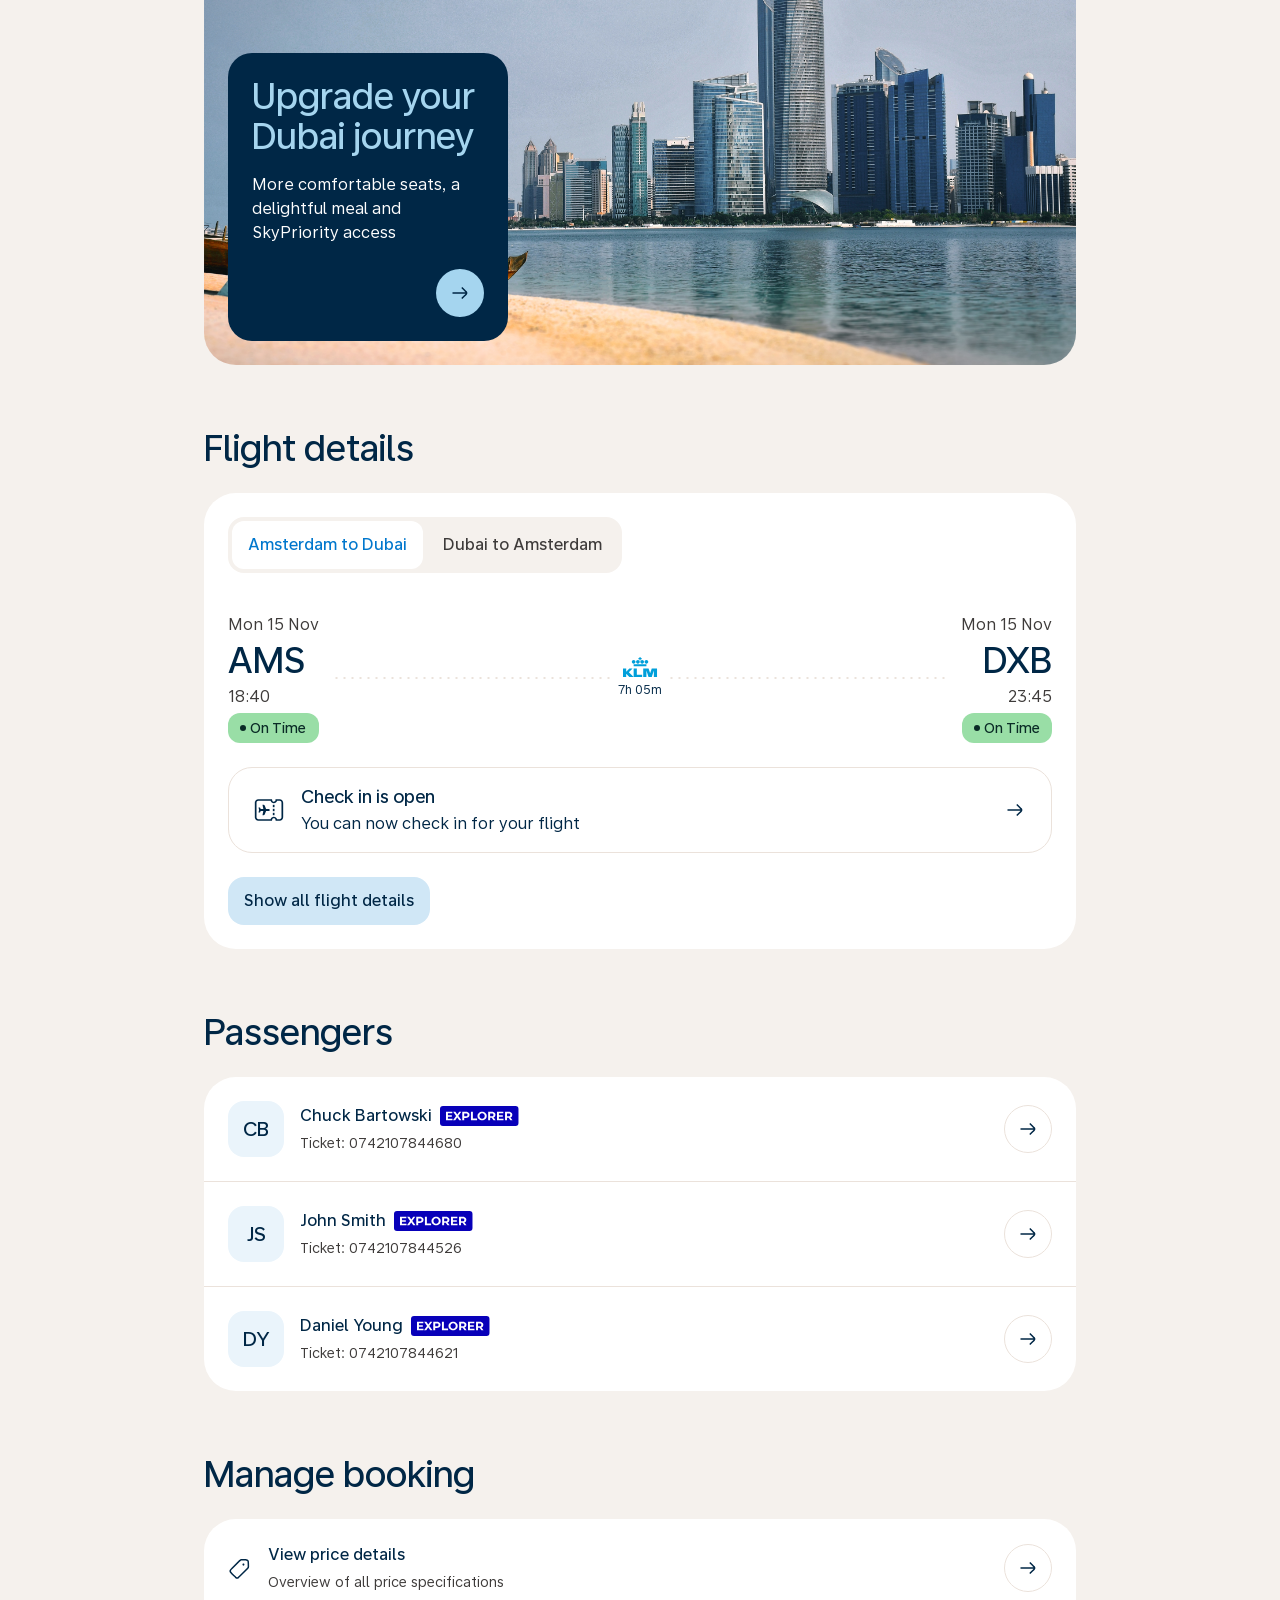
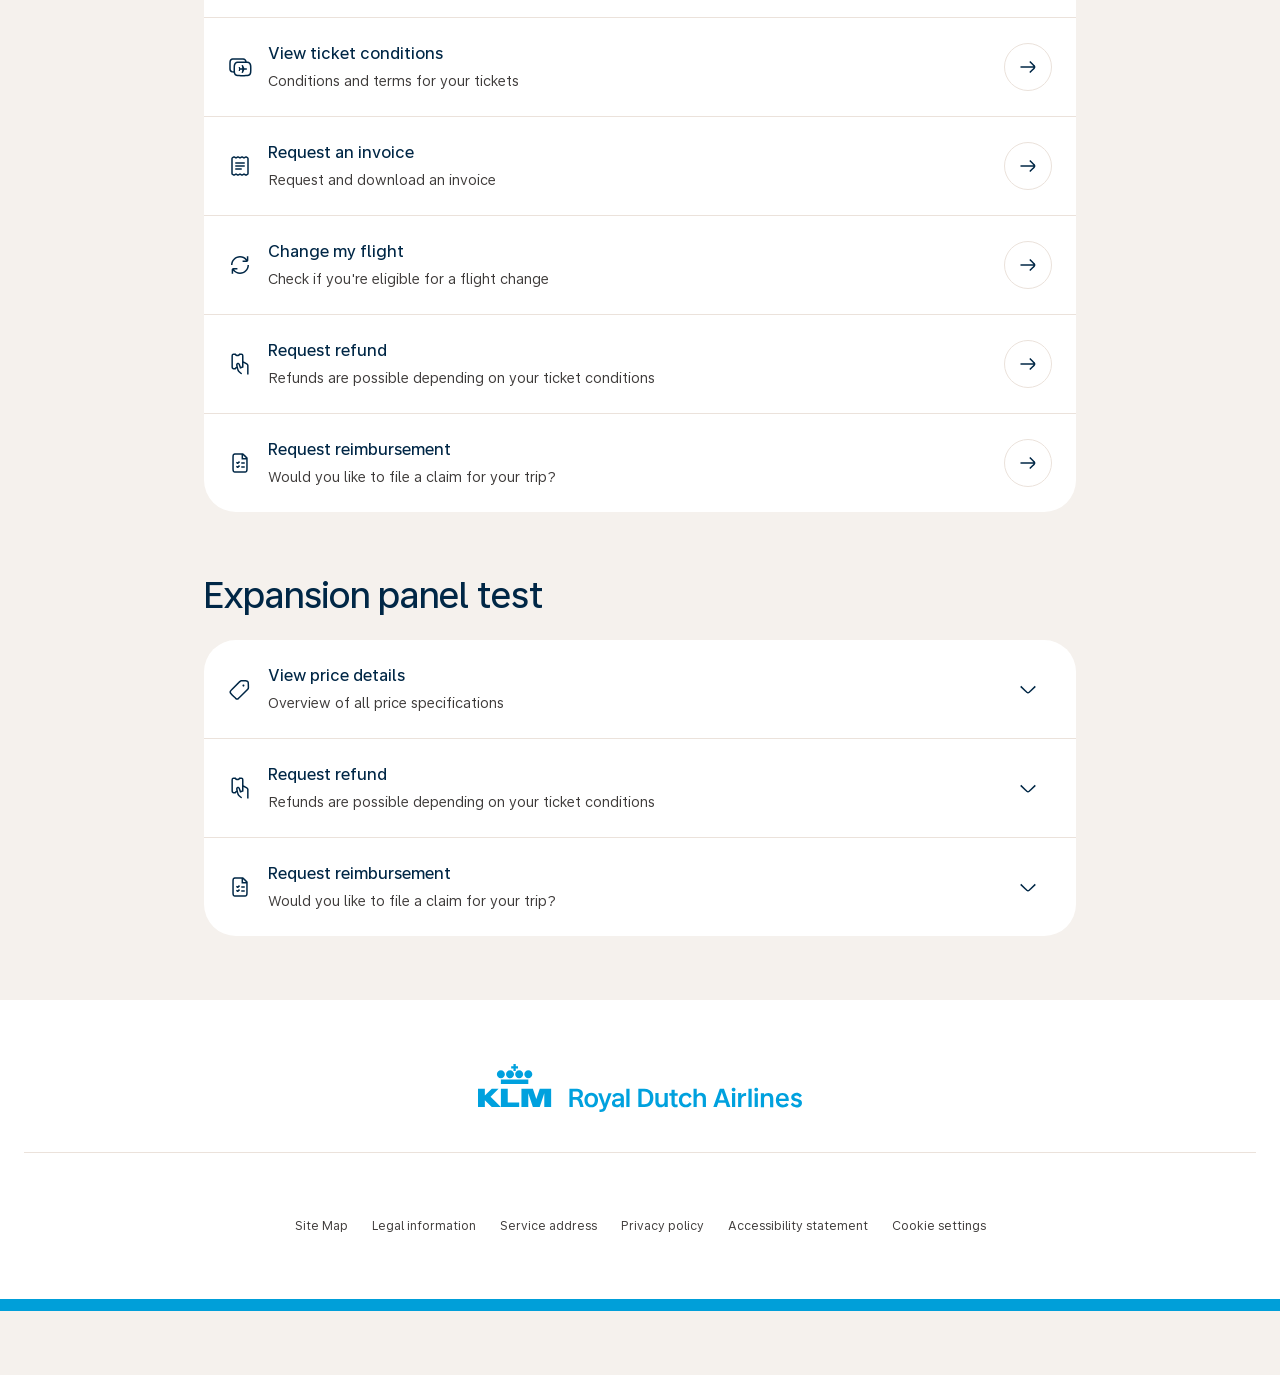
==== commit d6713cdc: "Revert "Search box v2: KLM Holiday tab, panel switching, layout & polish" This reverts commit b74a48" ====
--- a/my-trip.html
+++ b/my-trip.html
@@ -642,41 +642,16 @@
     .image-block__title { color: var(--highlighted-title); }
     .image-block__body  { font-family: var(--font-text); font-size: var(--body-m-size); line-height: var(--body-m-lh); font-weight: 400; color: var(--text-contrast); }
 
-    /* ─── Icon button system ────────────────────────── */
-    .icon-btn {
-      display: inline-flex;
-      align-items: center;
-      justify-content: center;
-      flex-shrink: 0;
-      border-radius: 9999px; corner-shape: round;
-      border: none;
-      padding: 0;
-      cursor: pointer;
-      overflow: hidden;
-      transition: background 0.2s var(--ease-expo);
-    }
-    .icon-btn--md { width: 48px; height: 48px; }
-    .icon-btn--sm { width: 40px; height: 40px; }
-
-    .icon-btn--primary   { background: var(--colour-active); color: var(--colour-active-contrast); }
-    .icon-btn--alt       { background: var(--blue-200); color: var(--text-default); }
-    .icon-btn--secondary { background: transparent; border: 1.5px solid var(--border-active); color: var(--text-active); transition: border-color 0.2s var(--ease-expo), background 0.2s var(--ease-expo); }
-    .icon-btn--ghost     { background: transparent; color: var(--text-subtle); }
-
-    @media (hover: hover) and (pointer: fine) {
-      .icon-btn--primary:hover,
-      .icon-btn--alt:hover     { background: color-mix(in srgb, var(--blue-900) 4%, var(--blue-200)); }
-      .icon-btn--secondary:hover,
-      .icon-btn--ghost:hover   { background: color-mix(in srgb, var(--warm-grey-900) 4%, transparent); }
-    }
-    .icon-btn--primary:active,
-    .icon-btn--alt:active      { background: color-mix(in srgb, var(--blue-900) 8%, var(--blue-200)); }
-    .icon-btn--secondary:active,
-    .icon-btn--ghost:active    { background: color-mix(in srgb, var(--warm-grey-900) 8%, transparent); }
-
     .image-block__cta {
       position: absolute; bottom: var(--space-24); right: var(--space-24);
-    }
+      display: inline-flex; align-items: center; justify-content: center;
+      width: 48px; height: 48px; border-radius: 9999px; corner-shape: round;
+      background: var(--blue-200); border: none; padding: 0; cursor: pointer;
+      flex-shrink: 0; overflow: hidden;
+      transition: background 0.2s var(--ease-expo), transform 0.2s var(--ease-expo);
+    }
+
+    .image-block__cta:active { transform: scale(0.96); }
 
     /* ─── Icon button arrow animation ───────────────── */
     .icon-btn-arrows { position: relative; width: 24px; height: 24px; display: flex; align-items: center; justify-content: center; }
@@ -1025,7 +1000,23 @@
     .trip-option__title { color: var(--text-default); }
     .trip-option__desc  { color: var(--text-default); }
 
-    .trip-option:hover .trip-option__cta { border-color: var(--border-contrast); background: color-mix(in srgb, var(--warm-grey-900) 4%, transparent); }
+    .trip-option__cta {
+      width: 48px;
+      height: 48px;
+      flex-shrink: 0;
+      border-radius: 9999px; corner-shape: round;
+
+      background: transparent;
+      border: 1.5px solid var(--border-default);
+      display: flex;
+      align-items: center;
+      justify-content: center;
+      cursor: pointer;
+      overflow: hidden;
+      transition: border-color 0.2s var(--ease-expo), background 0.2s var(--ease-expo);
+    }
+
+    .trip-option:hover .trip-option__cta { border-color: var(--border-contrast); background: color-mix(in srgb, var(--warm-grey-900) 2%, transparent); }
 
     section[aria-label="Manage booking"] + section[aria-label="Manage booking"] .trip-option__cta { border: none; }
     @keyframes chevron-bounce {
@@ -1061,6 +1052,18 @@
     }
     .enhance__title { color: var(--text-default); }
     .enhance__nav { display: flex; gap: var(--space-12); }
+    .enhance__nav-btn {
+      width: 40px; height: 40px; flex-shrink: 0;
+      border-radius: 9999px; corner-shape: round;
+
+      border: 1.5px solid var(--border-active);
+      background: transparent;
+      display: flex; align-items: center; justify-content: center;
+      cursor: pointer;
+      transition: background 0.15s var(--ease-expo);
+    }
+    .enhance__nav-btn:hover { background: color-mix(in srgb, var(--blue-500) 8%, transparent); }
+    .enhance__nav-btn { color: var(--text-active); }
     .enhance__nav-btn svg { width: 24px; height: 24px; flex-shrink: 0; display: block; }
 
     .enhance__grid {
@@ -1353,7 +1356,7 @@
               <span class="body-s-bold trip-option__title">Seat</span>
               <span class="body-m-regular trip-option__desc">Economy Class</span>
             </div>
-            <button class="trip-option__cta icon-btn icon-btn--md icon-btn--secondary" type="button" aria-label="Change seat">
+            <button class="trip-option__cta" type="button" aria-label="Change seat">
               <div class="icon-btn-arrows" aria-hidden="true">
                 <svg width="24" height="24" viewBox="0 0 24 24" fill="none"><path d="M14.3113 5.901L13.2649 6.97571L16.0334 9.6714C16.741 10.3603 17.2158 10.8249 17.5232 11.218C17.5317 11.2288 17.5399 11.2394 17.548 11.25L4.5 11.25V12.75L17.5479 12.75C17.5399 12.7605 17.5316 12.7711 17.5232 12.7819C17.2158 13.1749 16.741 13.6395 16.0334 14.3285L13.2649 17.0242L14.3113 18.0989L17.1177 15.3663C17.7776 14.7238 18.3272 14.1888 18.7047 13.706C19.1029 13.1969 19.3831 12.6569 19.3831 11.9999C19.3831 11.343 19.1029 10.8029 18.7047 10.2939C18.3272 9.81111 17.7776 9.27604 17.1177 8.63354L14.3113 5.901Z" fill="var(--blue-800)"/></svg>
                 <svg width="24" height="24" viewBox="0 0 24 24" fill="none"><path d="M14.3113 5.901L13.2649 6.97571L16.0334 9.6714C16.741 10.3603 17.2158 10.8249 17.5232 11.218C17.5317 11.2288 17.5399 11.2394 17.548 11.25L4.5 11.25V12.75L17.5479 12.75C17.5399 12.7605 17.5316 12.7711 17.5232 12.7819C17.2158 13.1749 16.741 13.6395 16.0334 14.3285L13.2649 17.0242L14.3113 18.0989L17.1177 15.3663C17.7776 14.7238 18.3272 14.1888 18.7047 13.706C19.1029 13.1969 19.3831 12.6569 19.3831 11.9999C19.3831 11.343 19.1029 10.8029 18.7047 10.2939C18.3272 9.81111 17.7776 9.27604 17.1177 8.63354L14.3113 5.901Z" fill="var(--blue-800)"/></svg>
@@ -1369,7 +1372,7 @@
               <span class="body-s-bold trip-option__title">Baggage</span>
               <span class="body-m-regular trip-option__desc">1x Accessory<br>1x Hand baggage<br>1x Checked baggage</span>
             </div>
-            <button class="trip-option__cta icon-btn icon-btn--md icon-btn--secondary" type="button" aria-label="Change baggage">
+            <button class="trip-option__cta" type="button" aria-label="Change baggage">
               <div class="icon-btn-arrows" aria-hidden="true">
                 <svg width="24" height="24" viewBox="0 0 24 24" fill="none"><path d="M14.3113 5.901L13.2649 6.97571L16.0334 9.6714C16.741 10.3603 17.2158 10.8249 17.5232 11.218C17.5317 11.2288 17.5399 11.2394 17.548 11.25L4.5 11.25V12.75L17.5479 12.75C17.5399 12.7605 17.5316 12.7711 17.5232 12.7819C17.2158 13.1749 16.741 13.6395 16.0334 14.3285L13.2649 17.0242L14.3113 18.0989L17.1177 15.3663C17.7776 14.7238 18.3272 14.1888 18.7047 13.706C19.1029 13.1969 19.3831 12.6569 19.3831 11.9999C19.3831 11.343 19.1029 10.8029 18.7047 10.2939C18.3272 9.81111 17.7776 9.27604 17.1177 8.63354L14.3113 5.901Z" fill="var(--blue-800)"/></svg>
                 <svg width="24" height="24" viewBox="0 0 24 24" fill="none"><path d="M14.3113 5.901L13.2649 6.97571L16.0334 9.6714C16.741 10.3603 17.2158 10.8249 17.5232 11.218C17.5317 11.2288 17.5399 11.2394 17.548 11.25L4.5 11.25V12.75L17.5479 12.75C17.5399 12.7605 17.5316 12.7711 17.5232 12.7819C17.2158 13.1749 16.741 13.6395 16.0334 14.3285L13.2649 17.0242L14.3113 18.0989L17.1177 15.3663C17.7776 14.7238 18.3272 14.1888 18.7047 13.706C19.1029 13.1969 19.3831 12.6569 19.3831 11.9999C19.3831 11.343 19.1029 10.8029 18.7047 10.2939C18.3272 9.81111 17.7776 9.27604 17.1177 8.63354L14.3113 5.901Z" fill="var(--blue-800)"/></svg>
@@ -1385,7 +1388,7 @@
               <span class="body-s-bold trip-option__title">Meal</span>
               <span class="body-m-regular trip-option__desc">Standard meal</span>
             </div>
-            <button class="trip-option__cta icon-btn icon-btn--md icon-btn--secondary" type="button" aria-label="Change meal">
+            <button class="trip-option__cta" type="button" aria-label="Change meal">
               <div class="icon-btn-arrows" aria-hidden="true">
                 <svg width="24" height="24" viewBox="0 0 24 24" fill="none"><path d="M14.3113 5.901L13.2649 6.97571L16.0334 9.6714C16.741 10.3603 17.2158 10.8249 17.5232 11.218C17.5317 11.2288 17.5399 11.2394 17.548 11.25L4.5 11.25V12.75L17.5479 12.75C17.5399 12.7605 17.5316 12.7711 17.5232 12.7819C17.2158 13.1749 16.741 13.6395 16.0334 14.3285L13.2649 17.0242L14.3113 18.0989L17.1177 15.3663C17.7776 14.7238 18.3272 14.1888 18.7047 13.706C19.1029 13.1969 19.3831 12.6569 19.3831 11.9999C19.3831 11.343 19.1029 10.8029 18.7047 10.2939C18.3272 9.81111 17.7776 9.27604 17.1177 8.63354L14.3113 5.901Z" fill="var(--blue-800)"/></svg>
                 <svg width="24" height="24" viewBox="0 0 24 24" fill="none"><path d="M14.3113 5.901L13.2649 6.97571L16.0334 9.6714C16.741 10.3603 17.2158 10.8249 17.5232 11.218C17.5317 11.2288 17.5399 11.2394 17.548 11.25L4.5 11.25V12.75L17.5479 12.75C17.5399 12.7605 17.5316 12.7711 17.5232 12.7819C17.2158 13.1749 16.741 13.6395 16.0334 14.3285L13.2649 17.0242L14.3113 18.0989L17.1177 15.3663C17.7776 14.7238 18.3272 14.1888 18.7047 13.706C19.1029 13.1969 19.3831 12.6569 19.3831 11.9999C19.3831 11.343 19.1029 10.8029 18.7047 10.2939C18.3272 9.81111 17.7776 9.27604 17.1177 8.63354L14.3113 5.901Z" fill="var(--blue-800)"/></svg>
@@ -1458,7 +1461,7 @@
         <div class="trip-image-block__content">
           <h2 class="headline-l image-block__title">Upgrade your Dubai journey</h2>
           <p class="image-block__body">More comfortable seats, a delightful meal and SkyPriority access</p>
-          <button class="image-block__cta icon-btn icon-btn--md icon-btn--alt" type="button" aria-label="Explore Cape Town">
+          <button class="image-block__cta" type="button" aria-label="Explore Cape Town">
             <div class="icon-btn-arrows" aria-hidden="true">
               <svg width="24" height="24" viewBox="0 0 24 24" fill="none"><path d="M14.3113 5.901L13.2649 6.97571L16.0334 9.6714C16.741 10.3603 17.2158 10.8249 17.5232 11.218C17.5317 11.2288 17.5399 11.2394 17.548 11.25L4.5 11.25V12.75L17.5479 12.75C17.5399 12.7605 17.5316 12.7711 17.5232 12.7819C17.2158 13.1749 16.741 13.6395 16.0334 14.3285L13.2649 17.0242L14.3113 18.0989L17.1177 15.3663C17.7776 14.7238 18.3272 14.1888 18.7047 13.706C19.1029 13.1969 19.3831 12.6569 19.3831 11.9999C19.3831 11.343 19.1029 10.8029 18.7047 10.2939C18.3272 9.81111 17.7776 9.27604 17.1177 8.63354L14.3113 5.901Z" fill="var(--blue-800)"/></svg>
               <svg width="24" height="24" viewBox="0 0 24 24" fill="none"><path d="M14.3113 5.901L13.2649 6.97571L16.0334 9.6714C16.741 10.3603 17.2158 10.8249 17.5232 11.218C17.5317 11.2288 17.5399 11.2394 17.548 11.25L4.5 11.25V12.75L17.5479 12.75C17.5399 12.7605 17.5316 12.7711 17.5232 12.7819C17.2158 13.1749 16.741 13.6395 16.0334 14.3285L13.2649 17.0242L14.3113 18.0989L17.1177 15.3663C17.7776 14.7238 18.3272 14.1888 18.7047 13.706C19.1029 13.1969 19.3831 12.6569 19.3831 11.9999C19.3831 11.343 19.1029 10.8029 18.7047 10.2939C18.3272 9.81111 17.7776 9.27604 17.1177 8.63354L14.3113 5.901Z" fill="var(--blue-800)"/></svg>
@@ -1558,7 +1561,7 @@
               </div>
               <span class="body-s-regular trip-option__desc" style="color:var(--text-alternative);">Ticket: 0742107844680</span>
             </div>
-            <button class="trip-option__cta icon-btn icon-btn--md icon-btn--secondary" type="button" aria-label="View Chuck Bartowski">
+            <button class="trip-option__cta" type="button" aria-label="View Chuck Bartowski">
               <div class="icon-btn-arrows" aria-hidden="true">
                 <svg width="24" height="24" viewBox="0 0 24 24" fill="none"><path d="M14.3113 5.901L13.2649 6.97571L16.0334 9.6714C16.741 10.3603 17.2158 10.8249 17.5232 11.218C17.5317 11.2288 17.5399 11.2394 17.548 11.25L4.5 11.25V12.75L17.5479 12.75C17.5399 12.7605 17.5316 12.7711 17.5232 12.7819C17.2158 13.1749 16.741 13.6395 16.0334 14.3285L13.2649 17.0242L14.3113 18.0989L17.1177 15.3663C17.7776 14.7238 18.3272 14.1888 18.7047 13.706C19.1029 13.1969 19.3831 12.6569 19.3831 11.9999C19.3831 11.343 19.1029 10.8029 18.7047 10.2939C18.3272 9.81111 17.7776 9.27604 17.1177 8.63354L14.3113 5.901Z" fill="var(--blue-800)"/></svg>
                 <svg width="24" height="24" viewBox="0 0 24 24" fill="none"><path d="M14.3113 5.901L13.2649 6.97571L16.0334 9.6714C16.741 10.3603 17.2158 10.8249 17.5232 11.218C17.5317 11.2288 17.5399 11.2394 17.548 11.25L4.5 11.25V12.75L17.5479 12.75C17.5399 12.7605 17.5316 12.7711 17.5232 12.7819C17.2158 13.1749 16.741 13.6395 16.0334 14.3285L13.2649 17.0242L14.3113 18.0989L17.1177 15.3663C17.7776 14.7238 18.3272 14.1888 18.7047 13.706C19.1029 13.1969 19.3831 12.6569 19.3831 11.9999C19.3831 11.343 19.1029 10.8029 18.7047 10.2939C18.3272 9.81111 17.7776 9.27604 17.1177 8.63354L14.3113 5.901Z" fill="var(--blue-800)"/></svg>
@@ -1577,7 +1580,7 @@
               </div>
               <span class="body-s-regular trip-option__desc" style="color:var(--text-alternative);">Ticket: 0742107844526</span>
             </div>
-            <button class="trip-option__cta icon-btn icon-btn--md icon-btn--secondary" type="button" aria-label="View John Smith">
+            <button class="trip-option__cta" type="button" aria-label="View John Smith">
               <div class="icon-btn-arrows" aria-hidden="true">
                 <svg width="24" height="24" viewBox="0 0 24 24" fill="none"><path d="M14.3113 5.901L13.2649 6.97571L16.0334 9.6714C16.741 10.3603 17.2158 10.8249 17.5232 11.218C17.5317 11.2288 17.5399 11.2394 17.548 11.25L4.5 11.25V12.75L17.5479 12.75C17.5399 12.7605 17.5316 12.7711 17.5232 12.7819C17.2158 13.1749 16.741 13.6395 16.0334 14.3285L13.2649 17.0242L14.3113 18.0989L17.1177 15.3663C17.7776 14.7238 18.3272 14.1888 18.7047 13.706C19.1029 13.1969 19.3831 12.6569 19.3831 11.9999C19.3831 11.343 19.1029 10.8029 18.7047 10.2939C18.3272 9.81111 17.7776 9.27604 17.1177 8.63354L14.3113 5.901Z" fill="var(--blue-800)"/></svg>
                 <svg width="24" height="24" viewBox="0 0 24 24" fill="none"><path d="M14.3113 5.901L13.2649 6.97571L16.0334 9.6714C16.741 10.3603 17.2158 10.8249 17.5232 11.218C17.5317 11.2288 17.5399 11.2394 17.548 11.25L4.5 11.25V12.75L17.5479 12.75C17.5399 12.7605 17.5316 12.7711 17.5232 12.7819C17.2158 13.1749 16.741 13.6395 16.0334 14.3285L13.2649 17.0242L14.3113 18.0989L17.1177 15.3663C17.7776 14.7238 18.3272 14.1888 18.7047 13.706C19.1029 13.1969 19.3831 12.6569 19.3831 11.9999C19.3831 11.343 19.1029 10.8029 18.7047 10.2939C18.3272 9.81111 17.7776 9.27604 17.1177 8.63354L14.3113 5.901Z" fill="var(--blue-800)"/></svg>
@@ -1596,7 +1599,7 @@
               </div>
               <span class="body-s-regular trip-option__desc" style="color:var(--text-alternative);">Ticket: 0742107844621</span>
             </div>
-            <button class="trip-option__cta icon-btn icon-btn--md icon-btn--secondary" type="button" aria-label="View Daniel Young">
+            <button class="trip-option__cta" type="button" aria-label="View Daniel Young">
               <div class="icon-btn-arrows" aria-hidden="true">
                 <svg width="24" height="24" viewBox="0 0 24 24" fill="none"><path d="M14.3113 5.901L13.2649 6.97571L16.0334 9.6714C16.741 10.3603 17.2158 10.8249 17.5232 11.218C17.5317 11.2288 17.5399 11.2394 17.548 11.25L4.5 11.25V12.75L17.5479 12.75C17.5399 12.7605 17.5316 12.7711 17.5232 12.7819C17.2158 13.1749 16.741 13.6395 16.0334 14.3285L13.2649 17.0242L14.3113 18.0989L17.1177 15.3663C17.7776 14.7238 18.3272 14.1888 18.7047 13.706C19.1029 13.1969 19.3831 12.6569 19.3831 11.9999C19.3831 11.343 19.1029 10.8029 18.7047 10.2939C18.3272 9.81111 17.7776 9.27604 17.1177 8.63354L14.3113 5.901Z" fill="var(--blue-800)"/></svg>
                 <svg width="24" height="24" viewBox="0 0 24 24" fill="none"><path d="M14.3113 5.901L13.2649 6.97571L16.0334 9.6714C16.741 10.3603 17.2158 10.8249 17.5232 11.218C17.5317 11.2288 17.5399 11.2394 17.548 11.25L4.5 11.25V12.75L17.5479 12.75C17.5399 12.7605 17.5316 12.7711 17.5232 12.7819C17.2158 13.1749 16.741 13.6395 16.0334 14.3285L13.2649 17.0242L14.3113 18.0989L17.1177 15.3663C17.7776 14.7238 18.3272 14.1888 18.7047 13.706C19.1029 13.1969 19.3831 12.6569 19.3831 11.9999C19.3831 11.343 19.1029 10.8029 18.7047 10.2939C18.3272 9.81111 17.7776 9.27604 17.1177 8.63354L14.3113 5.901Z" fill="var(--blue-800)"/></svg>
@@ -1619,7 +1622,7 @@
               <span class="body-m-medium trip-option__title">View price details</span>
               <span class="body-s-regular trip-option__desc" style="color:var(--text-alternative);">Overview of all price specifications</span>
             </div>
-            <button class="trip-option__cta icon-btn icon-btn--md icon-btn--secondary" type="button" aria-label="View price details">
+            <button class="trip-option__cta" type="button" aria-label="View price details">
               <div class="icon-btn-arrows" aria-hidden="true">
                 <svg width="24" height="24" viewBox="0 0 24 24" fill="none"><path d="M14.3113 5.901L13.2649 6.97571L16.0334 9.6714C16.741 10.3603 17.2158 10.8249 17.5232 11.218C17.5317 11.2288 17.5399 11.2394 17.548 11.25L4.5 11.25V12.75L17.5479 12.75C17.5399 12.7605 17.5316 12.7711 17.5232 12.7819C17.2158 13.1749 16.741 13.6395 16.0334 14.3285L13.2649 17.0242L14.3113 18.0989L17.1177 15.3663C17.7776 14.7238 18.3272 14.1888 18.7047 13.706C19.1029 13.1969 19.3831 12.6569 19.3831 11.9999C19.3831 11.343 19.1029 10.8029 18.7047 10.2939C18.3272 9.81111 17.7776 9.27604 17.1177 8.63354L14.3113 5.901Z" fill="var(--blue-800)"/></svg>
                 <svg width="24" height="24" viewBox="0 0 24 24" fill="none"><path d="M14.3113 5.901L13.2649 6.97571L16.0334 9.6714C16.741 10.3603 17.2158 10.8249 17.5232 11.218C17.5317 11.2288 17.5399 11.2394 17.548 11.25L4.5 11.25V12.75L17.5479 12.75C17.5399 12.7605 17.5316 12.7711 17.5232 12.7819C17.2158 13.1749 16.741 13.6395 16.0334 14.3285L13.2649 17.0242L14.3113 18.0989L17.1177 15.3663C17.7776 14.7238 18.3272 14.1888 18.7047 13.706C19.1029 13.1969 19.3831 12.6569 19.3831 11.9999C19.3831 11.343 19.1029 10.8029 18.7047 10.2939C18.3272 9.81111 17.7776 9.27604 17.1177 8.63354L14.3113 5.901Z" fill="var(--blue-800)"/></svg>
@@ -1633,7 +1636,7 @@
               <span class="body-m-medium trip-option__title">View ticket conditions</span>
               <span class="body-s-regular trip-option__desc" style="color:var(--text-alternative);">Conditions and terms for your tickets</span>
             </div>
-            <button class="trip-option__cta icon-btn icon-btn--md icon-btn--secondary" type="button" aria-label="View ticket conditions">
+            <button class="trip-option__cta" type="button" aria-label="View ticket conditions">
               <div class="icon-btn-arrows" aria-hidden="true">
                 <svg width="24" height="24" viewBox="0 0 24 24" fill="none"><path d="M14.3113 5.901L13.2649 6.97571L16.0334 9.6714C16.741 10.3603 17.2158 10.8249 17.5232 11.218C17.5317 11.2288 17.5399 11.2394 17.548 11.25L4.5 11.25V12.75L17.5479 12.75C17.5399 12.7605 17.5316 12.7711 17.5232 12.7819C17.2158 13.1749 16.741 13.6395 16.0334 14.3285L13.2649 17.0242L14.3113 18.0989L17.1177 15.3663C17.7776 14.7238 18.3272 14.1888 18.7047 13.706C19.1029 13.1969 19.3831 12.6569 19.3831 11.9999C19.3831 11.343 19.1029 10.8029 18.7047 10.2939C18.3272 9.81111 17.7776 9.27604 17.1177 8.63354L14.3113 5.901Z" fill="var(--blue-800)"/></svg>
                 <svg width="24" height="24" viewBox="0 0 24 24" fill="none"><path d="M14.3113 5.901L13.2649 6.97571L16.0334 9.6714C16.741 10.3603 17.2158 10.8249 17.5232 11.218C17.5317 11.2288 17.5399 11.2394 17.548 11.25L4.5 11.25V12.75L17.5479 12.75C17.5399 12.7605 17.5316 12.7711 17.5232 12.7819C17.2158 13.1749 16.741 13.6395 16.0334 14.3285L13.2649 17.0242L14.3113 18.0989L17.1177 15.3663C17.7776 14.7238 18.3272 14.1888 18.7047 13.706C19.1029 13.1969 19.3831 12.6569 19.3831 11.9999C19.3831 11.343 19.1029 10.8029 18.7047 10.2939C18.3272 9.81111 17.7776 9.27604 17.1177 8.63354L14.3113 5.901Z" fill="var(--blue-800)"/></svg>
@@ -1647,7 +1650,7 @@
               <span class="body-m-medium trip-option__title">Request an invoice</span>
               <span class="body-s-regular trip-option__desc" style="color:var(--text-alternative);">Request and download an invoice</span>
             </div>
-            <button class="trip-option__cta icon-btn icon-btn--md icon-btn--secondary" type="button" aria-label="Request an invoice">
+            <button class="trip-option__cta" type="button" aria-label="Request an invoice">
               <div class="icon-btn-arrows" aria-hidden="true">
                 <svg width="24" height="24" viewBox="0 0 24 24" fill="none"><path d="M14.3113 5.901L13.2649 6.97571L16.0334 9.6714C16.741 10.3603 17.2158 10.8249 17.5232 11.218C17.5317 11.2288 17.5399 11.2394 17.548 11.25L4.5 11.25V12.75L17.5479 12.75C17.5399 12.7605 17.5316 12.7711 17.5232 12.7819C17.2158 13.1749 16.741 13.6395 16.0334 14.3285L13.2649 17.0242L14.3113 18.0989L17.1177 15.3663C17.7776 14.7238 18.3272 14.1888 18.7047 13.706C19.1029 13.1969 19.3831 12.6569 19.3831 11.9999C19.3831 11.343 19.1029 10.8029 18.7047 10.2939C18.3272 9.81111 17.7776 9.27604 17.1177 8.63354L14.3113 5.901Z" fill="var(--blue-800)"/></svg>
                 <svg width="24" height="24" viewBox="0 0 24 24" fill="none"><path d="M14.3113 5.901L13.2649 6.97571L16.0334 9.6714C16.741 10.3603 17.2158 10.8249 17.5232 11.218C17.5317 11.2288 17.5399 11.2394 17.548 11.25L4.5 11.25V12.75L17.5479 12.75C17.5399 12.7605 17.5316 12.7711 17.5232 12.7819C17.2158 13.1749 16.741 13.6395 16.0334 14.3285L13.2649 17.0242L14.3113 18.0989L17.1177 15.3663C17.7776 14.7238 18.3272 14.1888 18.7047 13.706C19.1029 13.1969 19.3831 12.6569 19.3831 11.9999C19.3831 11.343 19.1029 10.8029 18.7047 10.2939C18.3272 9.81111 17.7776 9.27604 17.1177 8.63354L14.3113 5.901Z" fill="var(--blue-800)"/></svg>
@@ -1661,7 +1664,7 @@
               <span class="body-m-medium trip-option__title">Change my flight</span>
               <span class="body-s-regular trip-option__desc" style="color:var(--text-alternative);">Check if you're eligible for a flight change</span>
             </div>
-            <button class="trip-option__cta icon-btn icon-btn--md icon-btn--secondary" type="button" aria-label="Change my flight">
+            <button class="trip-option__cta" type="button" aria-label="Change my flight">
               <div class="icon-btn-arrows" aria-hidden="true">
                 <svg width="24" height="24" viewBox="0 0 24 24" fill="none"><path d="M14.3113 5.901L13.2649 6.97571L16.0334 9.6714C16.741 10.3603 17.2158 10.8249 17.5232 11.218C17.5317 11.2288 17.5399 11.2394 17.548 11.25L4.5 11.25V12.75L17.5479 12.75C17.5399 12.7605 17.5316 12.7711 17.5232 12.7819C17.2158 13.1749 16.741 13.6395 16.0334 14.3285L13.2649 17.0242L14.3113 18.0989L17.1177 15.3663C17.7776 14.7238 18.3272 14.1888 18.7047 13.706C19.1029 13.1969 19.3831 12.6569 19.3831 11.9999C19.3831 11.343 19.1029 10.8029 18.7047 10.2939C18.3272 9.81111 17.7776 9.27604 17.1177 8.63354L14.3113 5.901Z" fill="var(--blue-800)"/></svg>
                 <svg width="24" height="24" viewBox="0 0 24 24" fill="none"><path d="M14.3113 5.901L13.2649 6.97571L16.0334 9.6714C16.741 10.3603 17.2158 10.8249 17.5232 11.218C17.5317 11.2288 17.5399 11.2394 17.548 11.25L4.5 11.25V12.75L17.5479 12.75C17.5399 12.7605 17.5316 12.7711 17.5232 12.7819C17.2158 13.1749 16.741 13.6395 16.0334 14.3285L13.2649 17.0242L14.3113 18.0989L17.1177 15.3663C17.7776 14.7238 18.3272 14.1888 18.7047 13.706C19.1029 13.1969 19.3831 12.6569 19.3831 11.9999C19.3831 11.343 19.1029 10.8029 18.7047 10.2939C18.3272 9.81111 17.7776 9.27604 17.1177 8.63354L14.3113 5.901Z" fill="var(--blue-800)"/></svg>
@@ -1675,7 +1678,7 @@
               <span class="body-m-medium trip-option__title">Request refund</span>
               <span class="body-s-regular trip-option__desc" style="color:var(--text-alternative);">Refunds are possible depending on your ticket conditions</span>
             </div>
-            <button class="trip-option__cta icon-btn icon-btn--md icon-btn--secondary" type="button" aria-label="Request refund">
+            <button class="trip-option__cta" type="button" aria-label="Request refund">
               <div class="icon-btn-arrows" aria-hidden="true">
                 <svg width="24" height="24" viewBox="0 0 24 24" fill="none"><path d="M14.3113 5.901L13.2649 6.97571L16.0334 9.6714C16.741 10.3603 17.2158 10.8249 17.5232 11.218C17.5317 11.2288 17.5399 11.2394 17.548 11.25L4.5 11.25V12.75L17.5479 12.75C17.5399 12.7605 17.5316 12.7711 17.5232 12.7819C17.2158 13.1749 16.741 13.6395 16.0334 14.3285L13.2649 17.0242L14.3113 18.0989L17.1177 15.3663C17.7776 14.7238 18.3272 14.1888 18.7047 13.706C19.1029 13.1969 19.3831 12.6569 19.3831 11.9999C19.3831 11.343 19.1029 10.8029 18.7047 10.2939C18.3272 9.81111 17.7776 9.27604 17.1177 8.63354L14.3113 5.901Z" fill="var(--blue-800)"/></svg>
                 <svg width="24" height="24" viewBox="0 0 24 24" fill="none"><path d="M14.3113 5.901L13.2649 6.97571L16.0334 9.6714C16.741 10.3603 17.2158 10.8249 17.5232 11.218C17.5317 11.2288 17.5399 11.2394 17.548 11.25L4.5 11.25V12.75L17.5479 12.75C17.5399 12.7605 17.5316 12.7711 17.5232 12.7819C17.2158 13.1749 16.741 13.6395 16.0334 14.3285L13.2649 17.0242L14.3113 18.0989L17.1177 15.3663C17.7776 14.7238 18.3272 14.1888 18.7047 13.706C19.1029 13.1969 19.3831 12.6569 19.3831 11.9999C19.3831 11.343 19.1029 10.8029 18.7047 10.2939C18.3272 9.81111 17.7776 9.27604 17.1177 8.63354L14.3113 5.901Z" fill="var(--blue-800)"/></svg>
@@ -1689,7 +1692,7 @@
               <span class="body-m-medium trip-option__title">Request reimbursement</span>
               <span class="body-s-regular trip-option__desc" style="color:var(--text-alternative);">Would you like to file a claim for your trip?</span>
             </div>
-            <button class="trip-option__cta icon-btn icon-btn--md icon-btn--secondary" type="button" aria-label="Request reimbursement">
+            <button class="trip-option__cta" type="button" aria-label="Request reimbursement">
               <div class="icon-btn-arrows" aria-hidden="true">
                 <svg width="24" height="24" viewBox="0 0 24 24" fill="none"><path d="M14.3113 5.901L13.2649 6.97571L16.0334 9.6714C16.741 10.3603 17.2158 10.8249 17.5232 11.218C17.5317 11.2288 17.5399 11.2394 17.548 11.25L4.5 11.25V12.75L17.5479 12.75C17.5399 12.7605 17.5316 12.7711 17.5232 12.7819C17.2158 13.1749 16.741 13.6395 16.0334 14.3285L13.2649 17.0242L14.3113 18.0989L17.1177 15.3663C17.7776 14.7238 18.3272 14.1888 18.7047 13.706C19.1029 13.1969 19.3831 12.6569 19.3831 11.9999C19.3831 11.343 19.1029 10.8029 18.7047 10.2939C18.3272 9.81111 17.7776 9.27604 17.1177 8.63354L14.3113 5.901Z" fill="var(--blue-800)"/></svg>
                 <svg width="24" height="24" viewBox="0 0 24 24" fill="none"><path d="M14.3113 5.901L13.2649 6.97571L16.0334 9.6714C16.741 10.3603 17.2158 10.8249 17.5232 11.218C17.5317 11.2288 17.5399 11.2394 17.548 11.25L4.5 11.25V12.75L17.5479 12.75C17.5399 12.7605 17.5316 12.7711 17.5232 12.7819C17.2158 13.1749 16.741 13.6395 16.0334 14.3285L13.2649 17.0242L14.3113 18.0989L17.1177 15.3663C17.7776 14.7238 18.3272 14.1888 18.7047 13.706C19.1029 13.1969 19.3831 12.6569 19.3831 11.9999C19.3831 11.343 19.1029 10.8029 18.7047 10.2939C18.3272 9.81111 17.7776 9.27604 17.1177 8.63354L14.3113 5.901Z" fill="var(--blue-800)"/></svg>
@@ -1712,7 +1715,7 @@
               <span class="body-m-medium trip-option__title">View price details</span>
               <span class="body-s-regular trip-option__desc" style="color:var(--text-alternative);">Overview of all price specifications</span>
             </div>
-            <button class="trip-option__cta icon-btn icon-btn--md icon-btn--secondary" type="button" aria-label="View price details">
+            <button class="trip-option__cta" type="button" aria-label="View price details">
               <img src="assets/icons/icon-chevron-down.svg" aria-hidden="true" alt="" />
             </button>
           </li>
@@ -1729,7 +1732,7 @@
               <span class="body-m-medium trip-option__title">Request refund</span>
               <span class="body-s-regular trip-option__desc" style="color:var(--text-alternative);">Refunds are possible depending on your ticket conditions</span>
             </div>
-            <button class="trip-option__cta icon-btn icon-btn--md icon-btn--secondary" type="button" aria-label="Request refund">
+            <button class="trip-option__cta" type="button" aria-label="Request refund">
               <img src="assets/icons/icon-chevron-down.svg" aria-hidden="true" alt="" />
             </button>
           </li>
@@ -1740,7 +1743,7 @@
               <span class="body-m-medium trip-option__title">Request reimbursement</span>
               <span class="body-s-regular trip-option__desc" style="color:var(--text-alternative);">Would you like to file a claim for your trip?</span>
             </div>
-            <button class="trip-option__cta icon-btn icon-btn--md icon-btn--secondary" type="button" aria-label="Request reimbursement">
+            <button class="trip-option__cta" type="button" aria-label="Request reimbursement">
               <img src="assets/icons/icon-chevron-down.svg" aria-hidden="true" alt="" />
             </button>
           </li>
